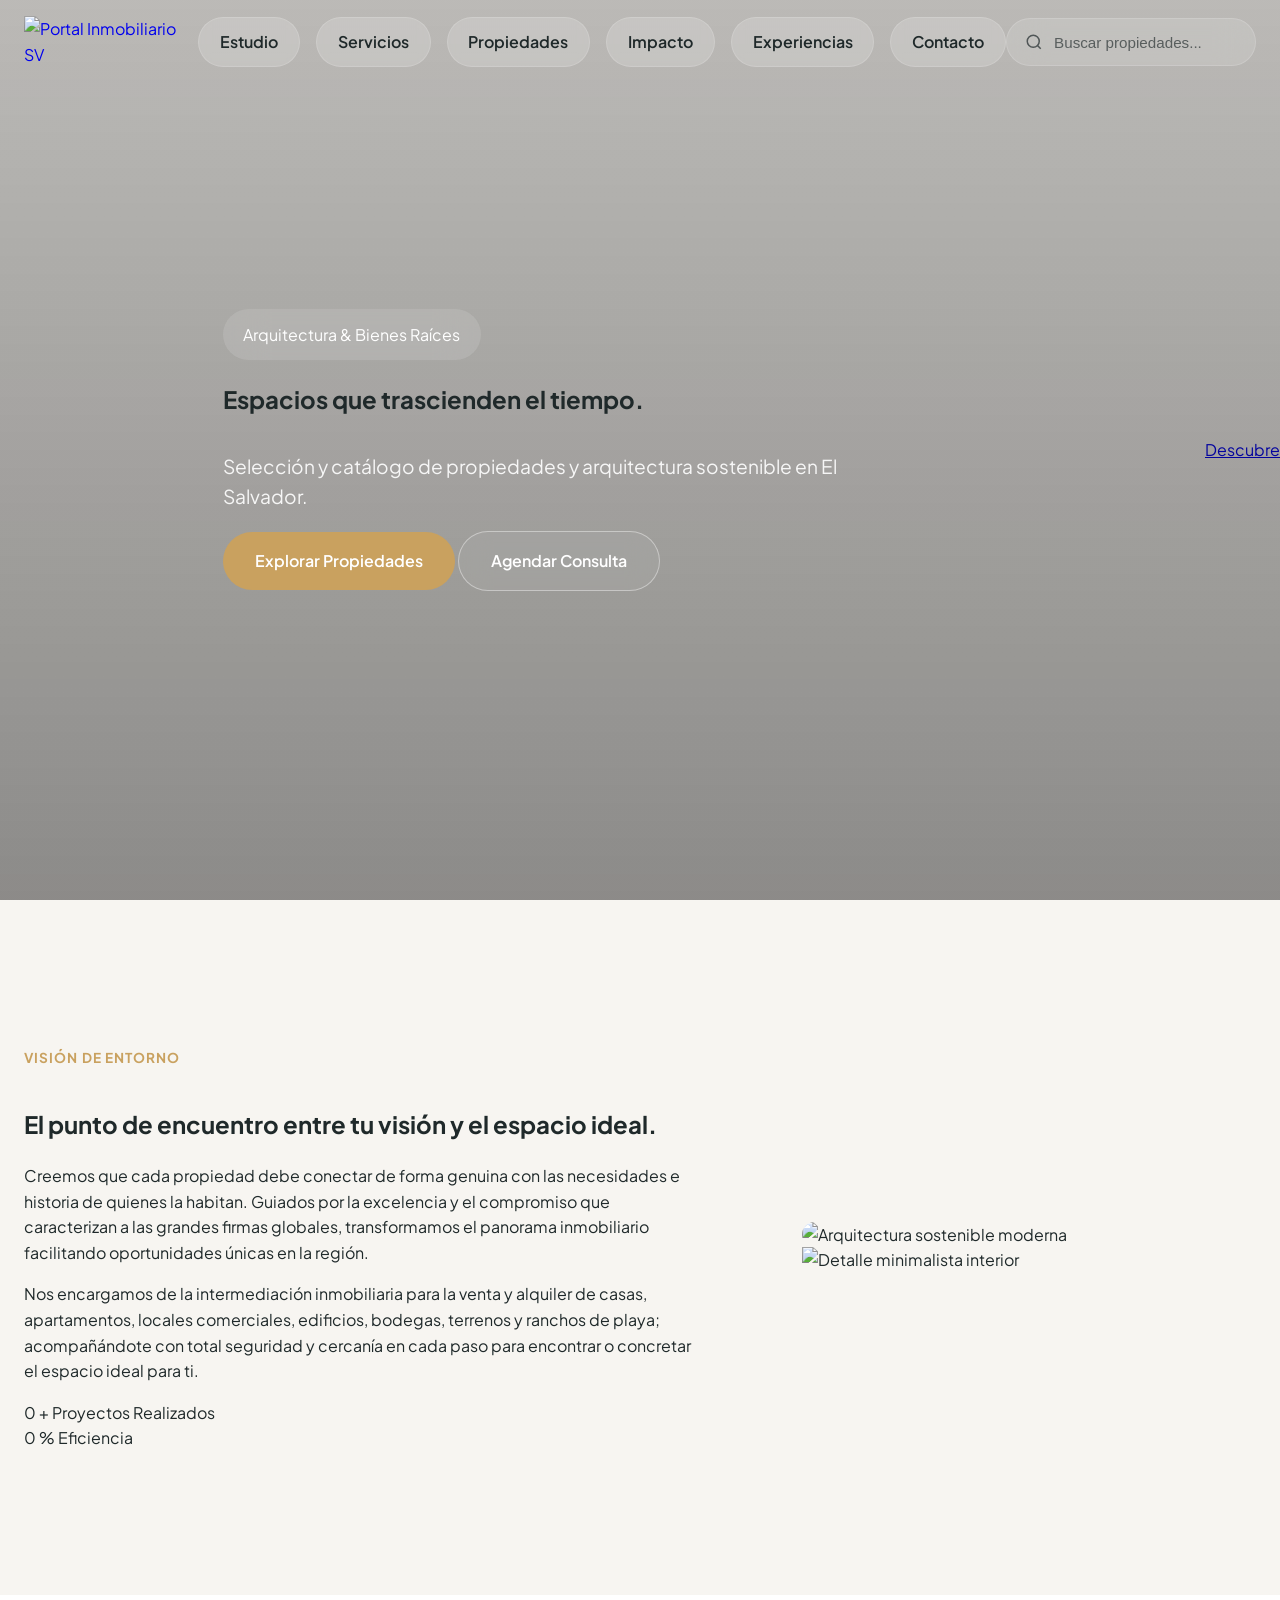
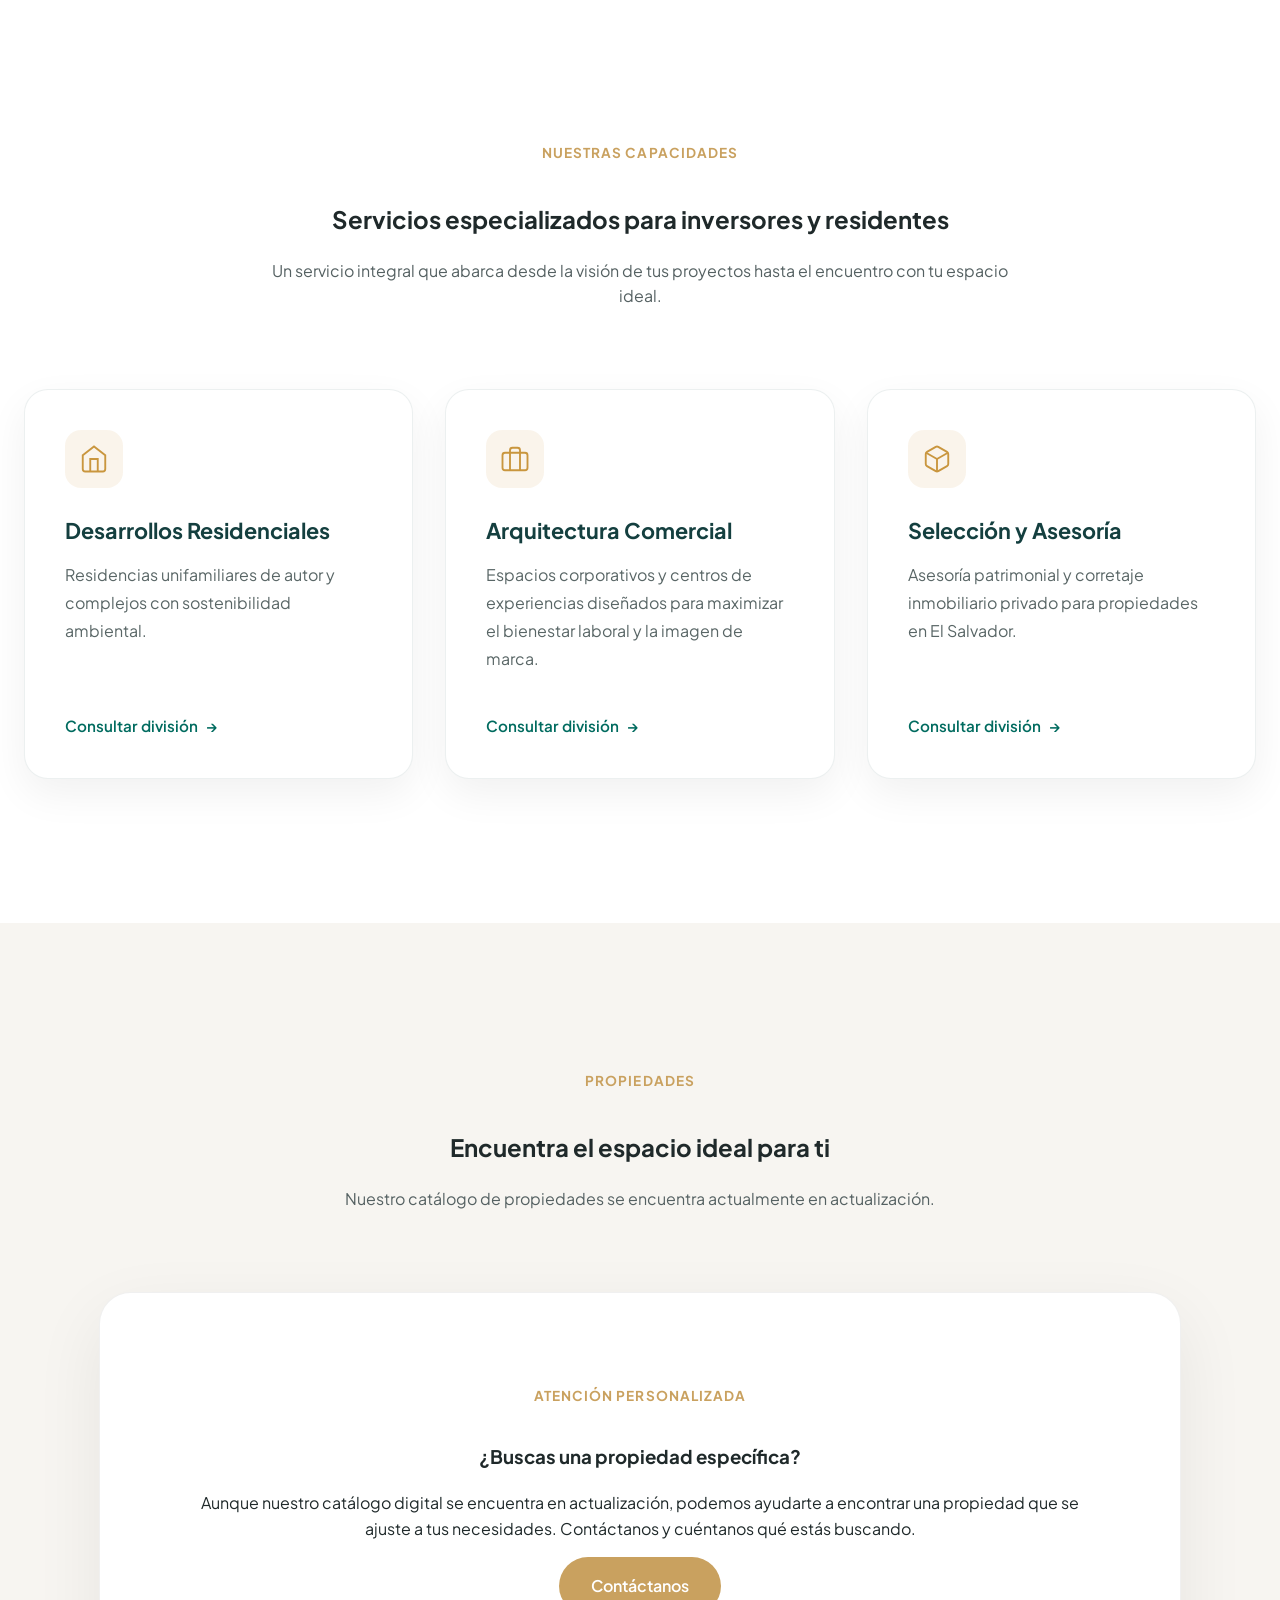
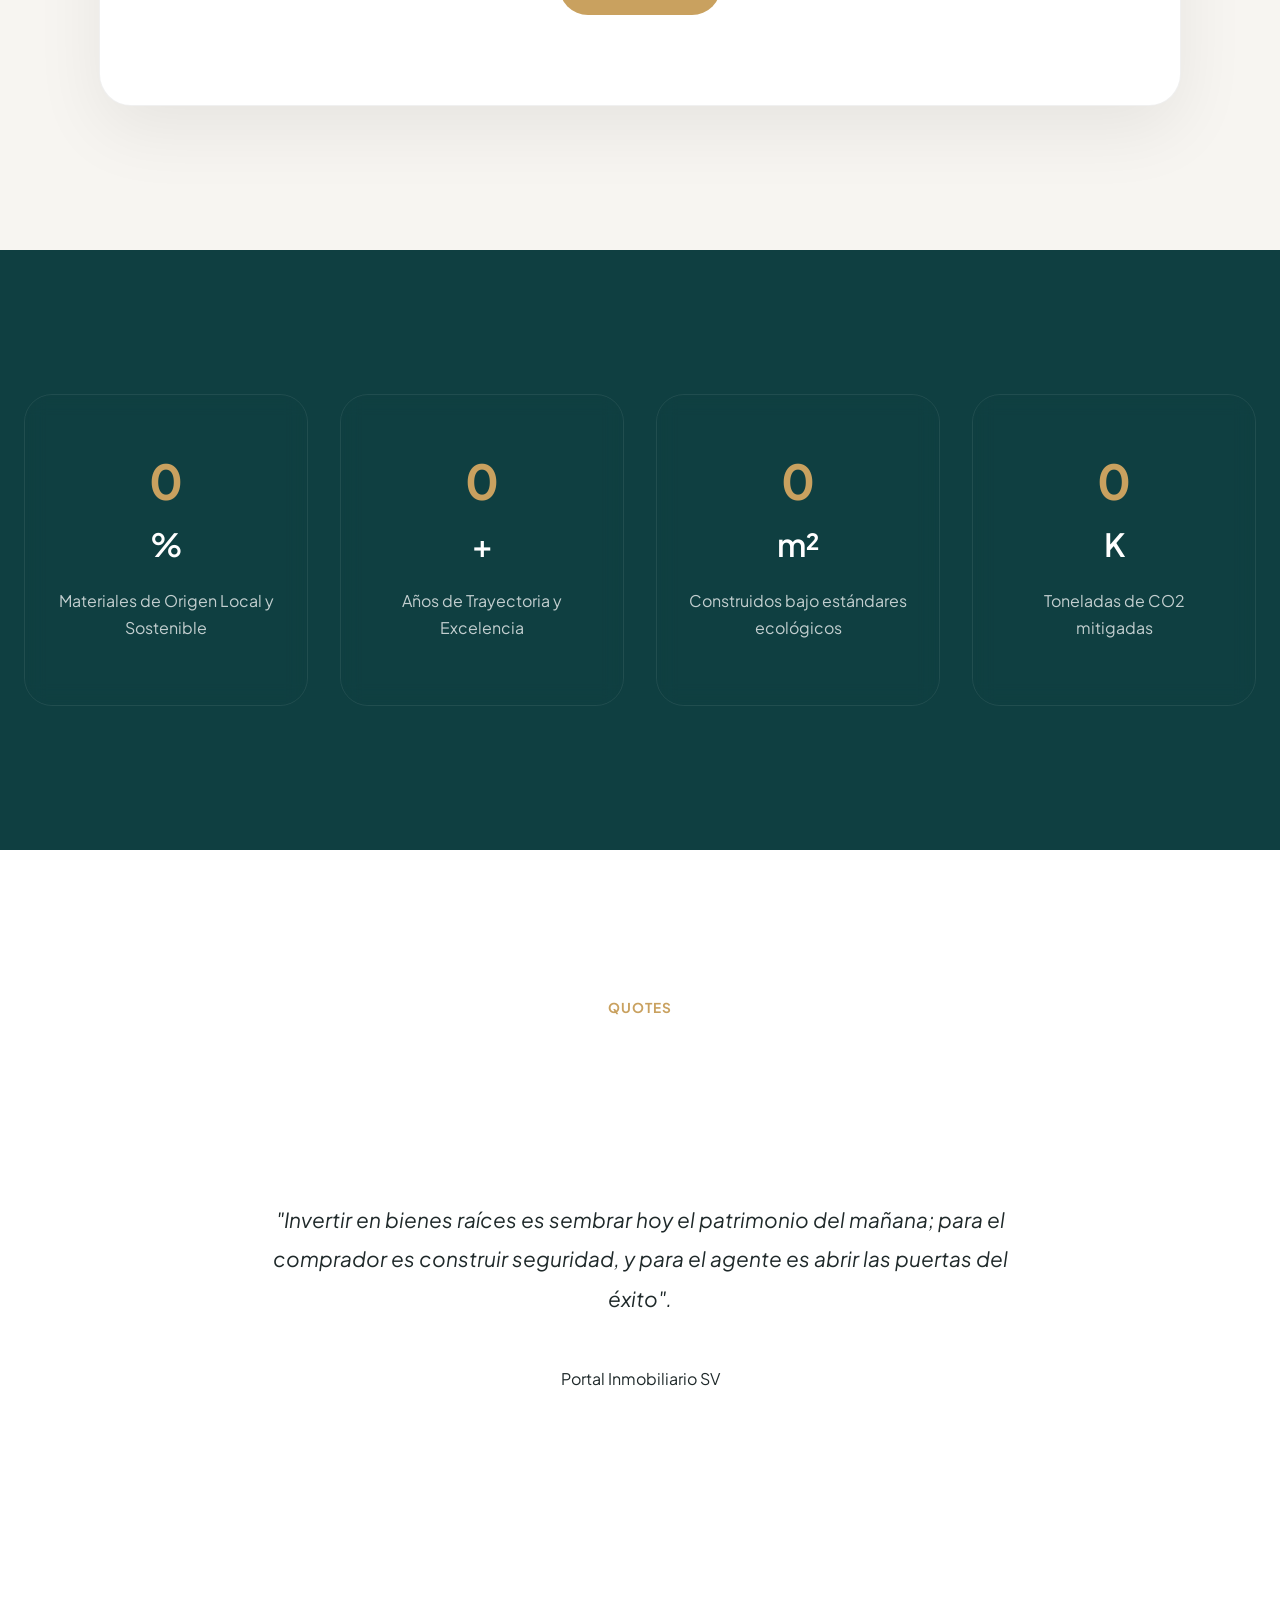
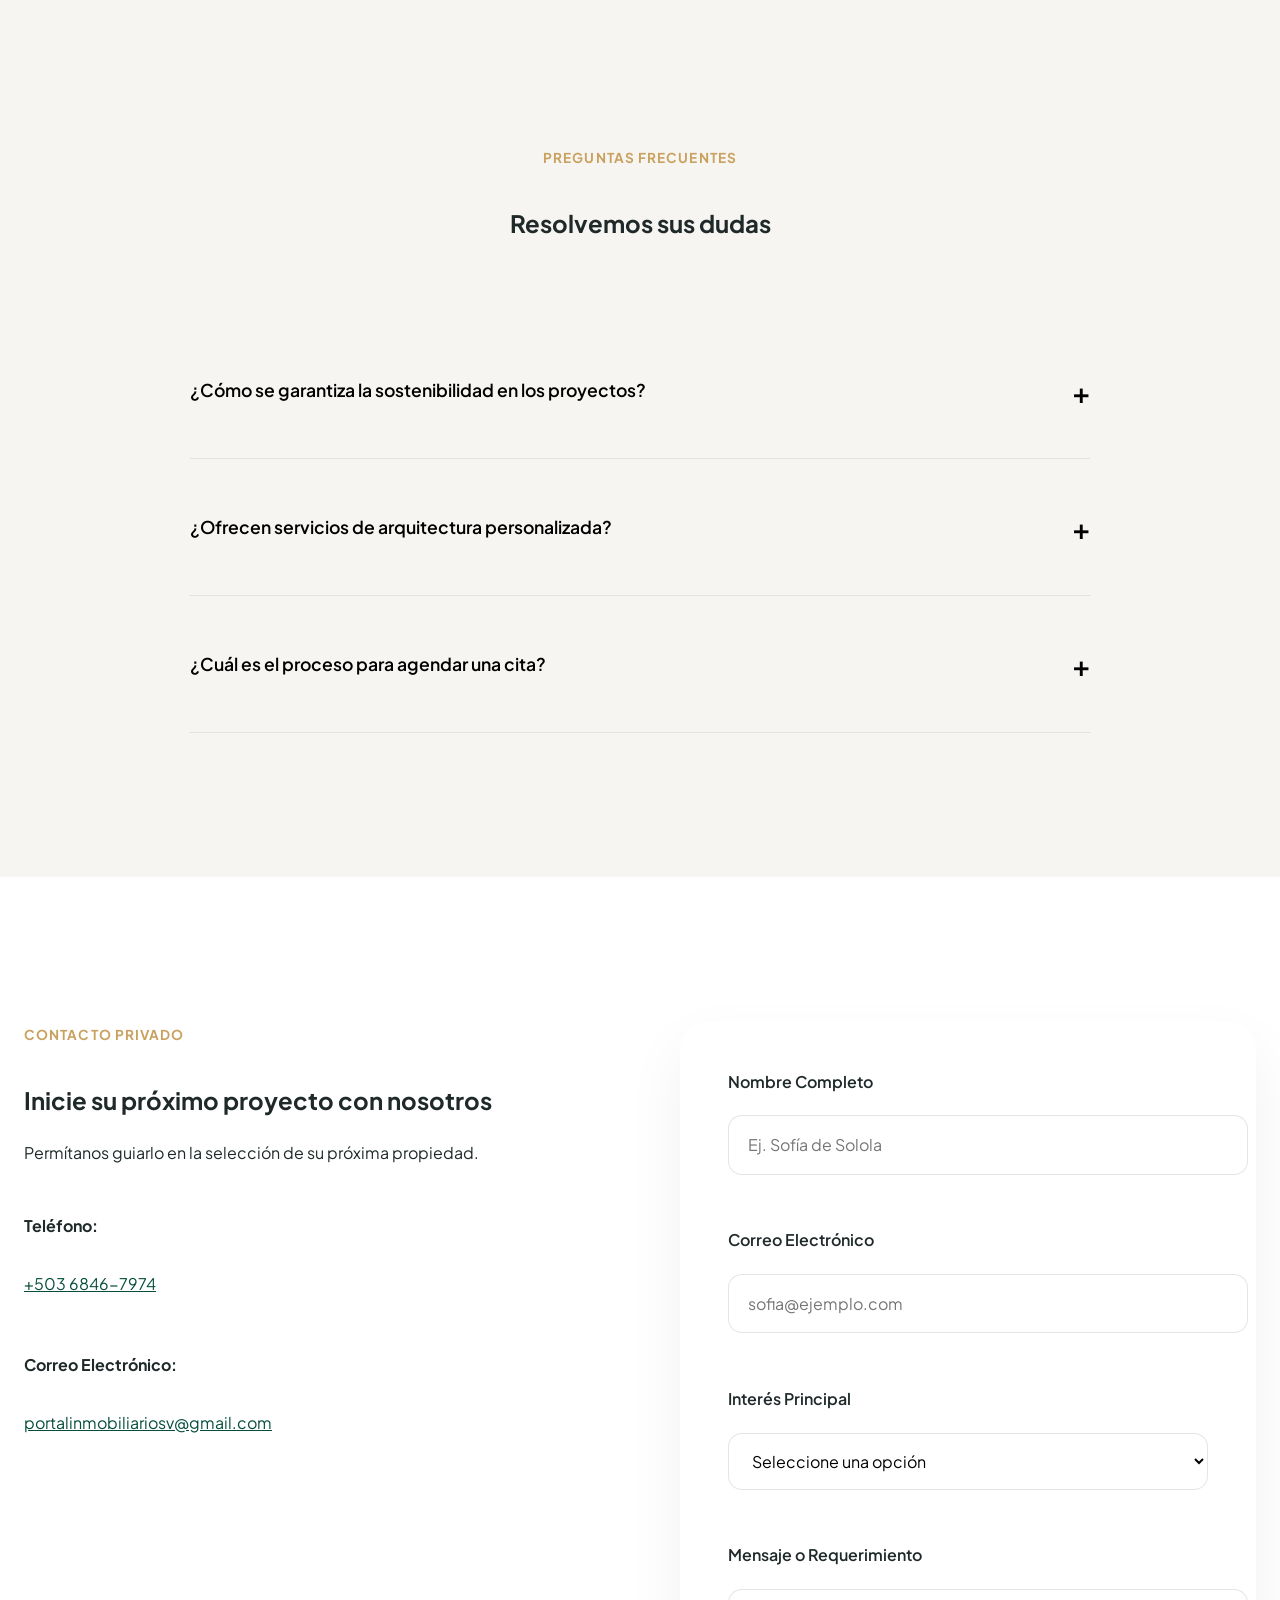
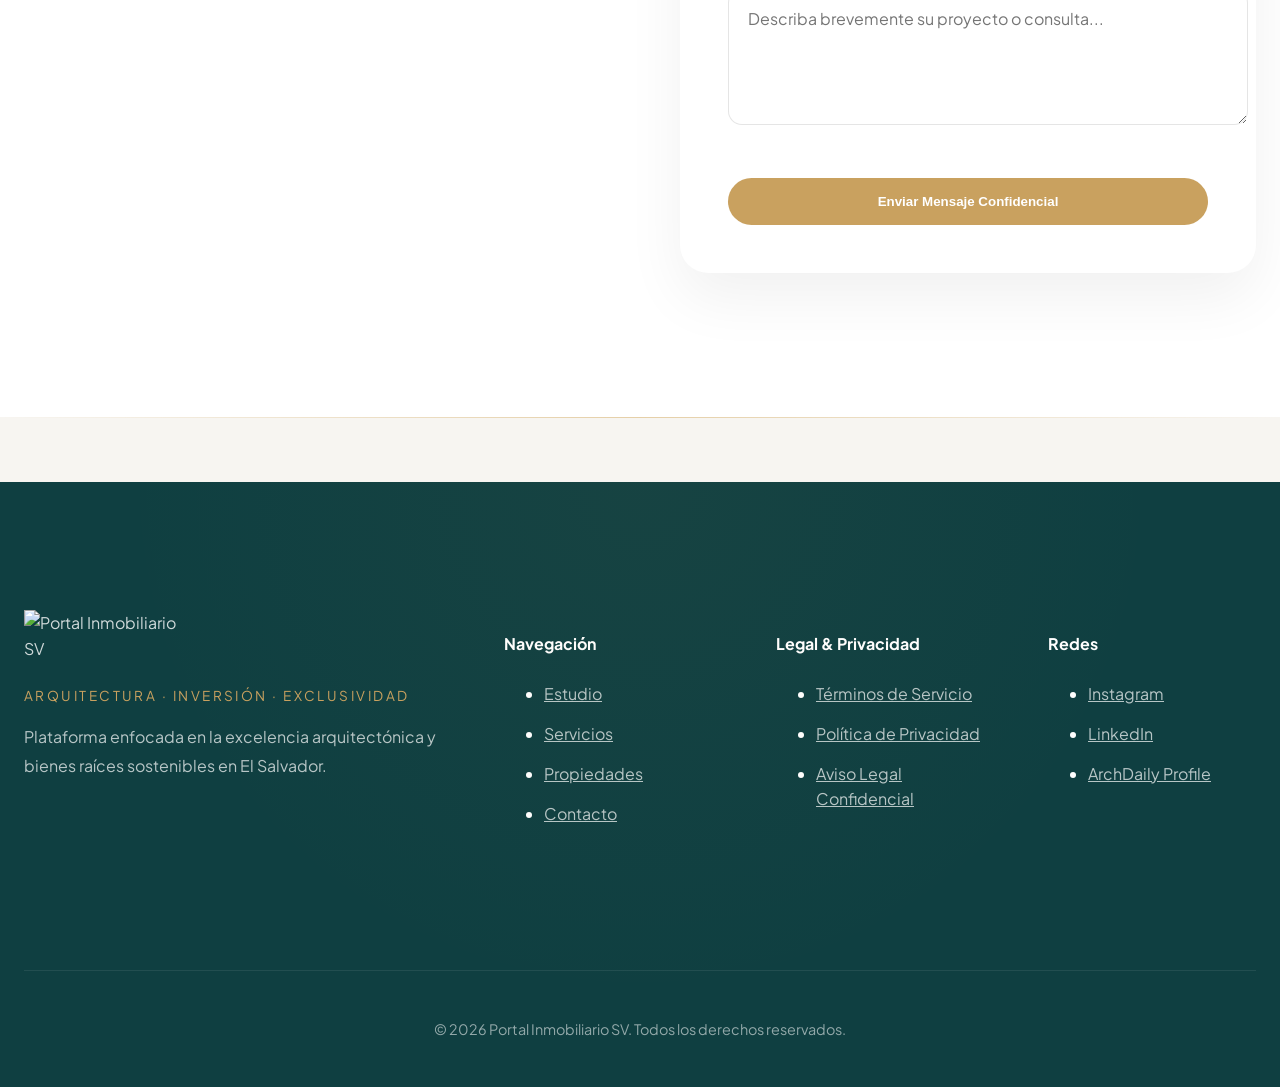
==== index.html @ 1e2873e1 "Add files via upload" ====
<!DOCTYPE html>
<html lang="es" class="no-js">

<head>

    <meta charset="UTF-8">

    <meta
        name="viewport"
        content="width=device-width, initial-scale=1.0, maximum-scale=5.0"
    >

    <title>
        Portal Inmobiliario SV | Luxury Real Estate & Sustainable Architecture
    </title>


    <!-- ================================================================
         PRIMARY META TAGS
    ================================================================= -->

    <meta
        name="title"
        content="Portal Inmobiliario SV | Luxury Real Estate & Sustainable Architecture"
    >

    <meta
        name="description"
        content="Plataforma líder en bienes raíces de lujo y arquitectura sostenible en El Salvador. Desarrollos residenciales exclusivos y proyectos comerciales de vanguardia."
    >

    <meta
        name="keywords"
        content="inmobiliaria lujo, arquitectura sostenible, bienes raices el salvador, residencias exclusivas, diseño arquitectonico"
    >

    <meta
        name="author"
        content="Portal Inmobiliario SV"
    >

    <meta
        name="robots"
        content="index, follow"
    >


    <!-- ================================================================
         OPEN GRAPH
    ================================================================= -->

    <meta
        property="og:type"
        content="website"
    >

    <meta
        property="og:url"
        content="https://portalinmobiliariosv.com/"
    >

    <meta
        property="og:title"
        content="Portal Inmobiliario SV | Luxury Real Estate & Sustainable Architecture"
    >

    <meta
        property="og:description"
        content="Plataforma líder en bienes raíces de lujo y arquitectura sostenible en El Salvador."
    >

    <meta
        property="og:image"
        content="https://portalinmobiliariosv.com/assets/images/og-cover.jpg"
    >


    <!-- ================================================================
         TWITTER
    ================================================================= -->

    <meta
        property="twitter:card"
        content="summary_large_image"
    >

    <meta
        property="twitter:url"
        content="https://portalinmobiliariosv.com/"
    >

    <meta
        property="twitter:title"
        content="Portal Inmobiliario SV | Luxury Real Estate & Sustainable Architecture"
    >

    <meta
        property="twitter:description"
        content="Plataforma líder en bienes raíces de lujo y arquitectura sostenible en El Salvador."
    >

    <meta
        property="twitter:image"
        content="https://portalinmobiliariosv.com/assets/images/og-cover.jpg"
    >


    <!-- ================================================================
         SCHEMA.ORG
    ================================================================= -->

    <script type="application/ld+json">

    {
        "@context": "https://schema.org",
        "@type": "RealEstateAgent",
        "name": "Portal Inmobiliario SV",
        "image": "https://portalinmobiliariosv.com/assets/logos/logo.svg",
        "@id": "https://portalinmobiliariosv.com",
        "url": "https://portalinmobiliariosv.com",
        "telephone": "+50322000000",

        "address": {
            "@type": "PostalAddress",
            "streetAddress": "Masferrer Norte, San Benito",
            "addressLocality": "San Salvador",
            "addressRegion": "San Salvador",
            "postalCode": "1101",
            "addressCountry": "SV"
        },

        "geo": {
            "@type": "GeoCoordinates",
            "latitude": 13.7019,
            "longitude": -89.2437
        },

        "openingHoursSpecification": {
            "@type": "OpeningHoursSpecification",
            "dayOfWeek": [
                "Monday",
                "Tuesday",
                "Wednesday",
                "Thursday",
                "Friday"
            ],
            "opens": "09:00",
            "closes": "18:00"
        },

        "sameAs": [
            "https://instagram.com/portalinmobiliariosv",
            "https://linkedin.com/company/portalinmobiliariosv"
        ]
    }

    </script>


    <!-- ================================================================
         GOOGLE FONTS
    ================================================================= -->

    <link
        rel="preconnect"
        href="https://fonts.googleapis.com"
    >

    <link
        rel="preconnect"
        href="https://fonts.gstatic.com"
        crossorigin
    >

    <link
        href="https://fonts.googleapis.com/css2?family=Plus+Jakarta+Sans:ital,wght@0,300;0,400;0,500;0,600;0,700;1,300;1,400&family=Quicksand:wght@300;400;500;600;700&display=swap"
        rel="stylesheet"
    >


    <!-- ================================================================
         CSS
    ================================================================= -->

    <link
        rel="stylesheet"
        href="css/components.css"
    >

    <link
        rel="stylesheet"
        href="css/animations.css"
    >

    <link
        rel="stylesheet"
        href="css/style.css"
    >


    <!-- ================================================================
         JS FEATURE DETECTION
    ================================================================= -->

    <script>

        document.documentElement.classList.remove('no-js');

        document.documentElement.classList.add('js');

    </script>

</head>


<body>


    <!-- ================================================================
         HEADER
    ================================================================= -->

    <header
        class="site-header"
        id="masthead"
    >

        <div class="header-container">


            <!-- BRAND -->

            <a
                href="#"
                class="brand-logo"
            >

                <img
                    src="assets/images/isotipo.png"
                    alt="Portal Inmobiliario SV"
                    class="brand-logo-image"
                >

            </a>


            <!-- NAVIGATION -->

            <nav
                class="site-nav"
                id="site-navigation"
                aria-label="Navegación principal"
            >

                <ul class="nav-list">

                    <li>
                        <a
                            href="#about"
                            class="nav-link"
                            data-section="about"
                        >
                            Estudio
                        </a>
                    </li>

                    <li>
                        <a
                            href="#services"
                            class="nav-link"
                            data-section="services"
                        >
                            Servicios
                        </a>
                    </li>

                    <li>
                        <a
                            href="#properties"
                            class="nav-link"
                            data-section="properties"
                        >
                            Propiedades
                        </a>
                    </li>

                    <li>
                        <a
                            href="#statistics"
                            class="nav-link"
                            data-section="statistics"
                        >
                            Impacto
                        </a>
                    </li>

                    <li>
                        <a
                            href="#testimonials"
                            class="nav-link"
                            data-section="testimonials"
                        >
                            Experiencias
                        </a>
                    </li>

                    <li>
                        <a
                            href="#contact"
                            class="nav-link"
                            data-section="contact"
                        >
                            Contacto
                        </a>
                    </li>

                </ul>

            </nav>


            <!-- HEADER ACTIONS -->

            <div class="header-actions">


                <!-- SEARCH BUTTON -->

                <button
                    type="button"
                    class="search-trigger-btn"
                    id="searchTrigger"
                    aria-label="Buscar propiedades"
                >

                    <svg
                        width="18"
                        height="18"
                        viewBox="0 0 24 24"
                        fill="none"
                        stroke="currentColor"
                        stroke-width="2"
                        aria-hidden="true"
                    >

                        <circle
                            cx="11"
                            cy="11"
                            r="8"
                        ></circle>

                        <line
                            x1="21"
                            y1="21"
                            x2="16.65"
                            y2="16.65"
                        ></line>

                    </svg>

                    <span class="search-placeholder">
                        Buscar propiedades...
                    </span>

                </button>


                <!-- MOBILE MENU -->

                <button
                    type="button"
                    class="mobile-menu-toggle"
                    aria-expanded="false"
                    aria-controls="site-navigation"
                    aria-label="Menú móvil"
                    id="menuToggle"
                >

                    <span class="hamburger-line"></span>

                    <span class="hamburger-line"></span>

                </button>

            </div>


            <!-- MOBILE OVERLAY -->

            <div
                class="nav-overlay"
                id="navOverlay"
            ></div>

        </div>

    </header>


    <!-- ================================================================
         MAIN
    ================================================================= -->

    <main id="main-content">


        <!-- ============================================================
             HERO
        ============================================================= -->

        <section
            class="hero-section"
            id="hero"
        >

            <div class="hero-bg-wrapper">


                <div
                    class="hero-slide active"
                    style="background-image: url('assets/images/hero-1.jpg');"
                ></div>


                <div
                    class="hero-slide"
                    style="background-image: url('assets/images/hero-2.jpg');"
                ></div>


                <div
                    class="hero-slide"
                    style="background-image: url('assets/images/hero-3.jpg');"
                ></div>


                <div class="hero-overlay"></div>

            </div>


            <div class="hero-content container">


                <div class="hero-badge">

                    Arquitectura & Bienes Raíces

                </div>


                <h1 class="hero-title">

                    Espacios que trascienden

                    <span class="text-accent">
                        el tiempo.
                    </span>

                </h1>


                <p class="hero-subtitle">

                    Selección y catálogo de propiedades
                    y arquitectura sostenible en El Salvador.

                </p>


                <div class="hero-cta-group">


                    <a
                        href="#properties"
                        class="btn btn-primary"
                    >
                        Explorar Propiedades
                    </a>


                    <a
                        href="#contact"
                        class="btn btn-outline"
                    >
                        Agendar Consulta
                    </a>


                </div>

            </div>


            <!-- SCROLL INDICATOR -->

            <a
                href="#about"
                class="scroll-indicator"
            >

                <span class="scroll-text">
                    Descubre
                </span>

                <span class="scroll-line"></span>

            </a>

        </section>


        <!-- ============================================================
             ABOUT / ESTUDIO
        ============================================================= -->

        <section
            class="about-section section-padding"
            id="about"
        >

            <div class="container">

                <div class="about-grid">


                    <div class="about-content">

                        <span class="section-tag">
                            Visión de Entorno
                        </span>


                        <h2 class="section-title">

                            El punto de encuentro entre tu visión
                            y el espacio ideal.

                        </h2>


                        <p class="section-lead">

                            Creemos que cada propiedad debe conectar de forma
                            genuina con las necesidades e historia de quienes
                            la habitan. Guiados por la excelencia y el
                            compromiso que caracterizan a las grandes firmas
                            globales, transformamos el panorama inmobiliario
                            facilitando oportunidades únicas en la región.

                        </p>


                        <p class="section-desc">

                            Nos encargamos de la intermediación inmobiliaria
                            para la venta y alquiler de casas, apartamentos,
                            locales comerciales, edificios, bodegas, terrenos
                            y ranchos de playa; acompañándote con total
                            seguridad y cercanía en cada paso para encontrar
                            o concretar el espacio ideal para ti.

                        </p>


                        <div class="about-metrics-row">


                            <div class="metric-item">

                                <span
                                    class="metric-number"
                                    data-target="15"
                                >
                                    0
                                </span>

                                <span class="metric-suffix">
                                    +
                                </span>

                                <span class="metric-label">
                                    Proyectos Realizados
                                </span>

                            </div>


                            <div class="metric-item">

                                <span
                                    class="metric-number"
                                    data-target="98"
                                >
                                    0
                                </span>

                                <span class="metric-suffix">
                                    %
                                </span>

                                <span class="metric-label">
                                    Eficiencia
                                </span>

                            </div>


                        </div>

                    </div>


                    <div class="about-visuals">

                        <div class="architectural-card-stack">


                            <div class="arch-img-main">

                                <img
                                    src="assets/images/about-main.jpg"
                                    alt="Arquitectura sostenible moderna"
                                    loading="lazy"
                                >

                            </div>


                            <div class="arch-img-float">

                                <img
                                    src="assets/images/Tarjeta1.svg"
                                    alt="Detalle minimalista interior"
                                    loading="lazy"
                                >

                            </div>


                        </div>

                    </div>


                </div>

            </div>

        </section>

<section class="services-section section-padding bg-surface" id="services">

    <div class="container">

        <div class="section-header text-center">

            <span class="section-tag">
                Nuestras Capacidades
            </span>

            <h2 class="section-title">
                Servicios especializados para inversores y residentes
            </h2>

            <p class="section-subtitle">
                Un servicio integral que abarca desde la visión de tus proyectos
                hasta el encuentro con tu espacio ideal.
            </p>

        </div>


        <div class="services-grid">

            <!-- SERVICIO 1 -->

            <article class="service-card">

                <div class="service-icon">

                    <svg
                        width="32"
                        height="32"
                        viewBox="0 0 24 24"
                        fill="none"
                        stroke="currentColor"
                        stroke-width="1.5"
                    >
                        <path
                            d="M3 9l9-7 9 7v11a2 2 0 0 1-2 2H5a2 2 0 0 1-2-2z"
                        ></path>

                        <polyline
                            points="9 22 9 12 15 12 15 22"
                        ></polyline>

                    </svg>

                </div>


                <h3>
                    Desarrollos Residenciales
                </h3>


                <p>
                    Residencias unifamiliares de autor y complejos con
                    sostenibilidad ambiental.
                </p>


                <a
                    href="#contact"
                    class="service-link"
                >
                    Consultar división
                    <span>&rarr;</span>
                </a>

            </article>


            <!-- SERVICIO 2 -->

            <article class="service-card">

                <div class="service-icon">

                    <svg
                        width="32"
                        height="32"
                        viewBox="0 0 24 24"
                        fill="none"
                        stroke="currentColor"
                        stroke-width="1.5"
                    >
                        <rect
                            x="2"
                            y="7"
                            width="20"
                            height="14"
                            rx="2"
                            ry="2"
                        ></rect>

                        <path
                            d="M16 21V5a2 2 0 0 0-2-2h-4a2 2 0 0 0-2 2v16"
                        ></path>

                    </svg>

                </div>


                <h3>
                    Arquitectura Comercial
                </h3>


                <p>
                    Espacios corporativos y centros de experiencias
                    diseñados para maximizar el bienestar laboral
                    y la imagen de marca.
                </p>


                <a
                    href="#contact"
                    class="service-link"
                >
                    Consultar división
                    <span>&rarr;</span>
                </a>

            </article>


            <!-- SERVICIO 3 -->

            <article class="service-card">

                <div class="service-icon">

                    <svg
                        width="32"
                        height="32"
                        viewBox="0 0 24 24"
                        fill="none"
                        stroke="currentColor"
                        stroke-width="1.5"
                    >
                        <path
                            d="M21 16V8a2 2 0 0 0-1-1.73l-7-4a2 2 0 0 0-2 0l-7 4A2 2 0 0 0 3 8v8a2 2 0 0 0 1 1.73l7 4a2 2 0 0 0 2 0l7-4A2 2 0 0 0 21 16z"
                        ></path>

                        <polyline
                            points="3.27 6.96 12 12.01 20.73 6.96"
                        ></polyline>

                        <line
                            x1="12"
                            y1="22.08"
                            x2="12"
                            y2="12"
                        ></line>

                    </svg>

                </div>


                <h3>
                    Selección y Asesoría 
                </h3>


                <p>
                    Asesoría patrimonial y corretaje inmobiliario
                    privado para propiedades en El Salvador.
                </p>


                <a
                    href="#contact"
                    class="service-link"
                >
                    Consultar división
                    <span>&rarr;</span>
                </a>

            </article>

        </div>

    </div>

</section>


        <!-- ============================================================
             PROPERTIES
             Actualmente sin catálogo
        ============================================================= -->

        <section
            class="properties-section section-padding"
            id="properties"
        >

            <div class="container">


                <div class="section-header text-center">

                    <span class="section-tag">
                        Propiedades
                    </span>


                    <h2 class="section-title">

                        Encuentra el espacio ideal para ti

                    </h2>


                    <p class="section-subtitle">

                        Nuestro catálogo de propiedades se encuentra
                        actualmente en actualización.

                    </p>

                </div>


                <div class="properties-contact-card">


                    <div class="properties-contact-content">


                        <span class="section-tag">
                            Atención personalizada
                        </span>


                        <h3>

                            ¿Buscas una propiedad específica?

                        </h3>


                        <p>

                            Aunque nuestro catálogo digital se encuentra
                            en actualización, podemos ayudarte a encontrar
                            una propiedad que se ajuste a tus necesidades.
                            Contáctanos y cuéntanos qué estás buscando.

                        </p>


                        <a
                            href="#contact"
                            class="btn btn-primary"
                        >

                            Contáctanos

                        </a>


                    </div>


                </div>

            </div>

        </section>


        <!-- ============================================================
             STATISTICS
        ============================================================= -->

        <section
            class="statistics-section section-padding"
            id="statistics"
        >

            <div class="container">

                <div class="stats-grid-wrapper">


                    <div class="stat-box">

                        <span
                            class="stat-number"
                            data-target="100"
                        >
                            0
                        </span>

                        <span class="stat-sym">
                            %
                        </span>

                        <p class="stat-label">

                            Materiales de Origen Local y Sostenible

                        </p>

                    </div>


                    <div class="stat-box">

                        <span
                            class="stat-number"
                            data-target="15"
                        >
                            0
                        </span>

                        <span class="stat-sym">
                            +
                        </span>

                        <p class="stat-label">

                            Años de Trayectoria y Excelencia

                        </p>

                    </div>


                    <div class="stat-box">

                        <span
                            class="stat-number"
                            data-target="24000"
                        >
                            0
                        </span>

                        <span class="stat-sym">
                            m²
                        </span>

                        <p class="stat-label">

                            Construidos bajo estándares ecológicos

                        </p>

                    </div>


                    <div class="stat-box">

                        <span
                            class="stat-number"
                            data-target="10"
                        >
                            0
                        </span>

                        <span class="stat-sym">
                            K
                        </span>

                        <p class="stat-label">

                            Toneladas de CO2 mitigadas

                        </p>

                    </div>


                </div>

            </div>

        </section>


        <!-- ============================================================
             TESTIMONIALS
        ============================================================= -->

        <section
            class="testimonials-section section-padding bg-surface"
            id="testimonials"
        >

            <div class="container">


                <div class="section-header text-center">

                    <span class="section-tag">
                        Quotes
                    </span>

                </div>


                <div
                    class="testimonials-carousel"
                    id="testimonialsCarousel"
                >


                    <div class="testimonial-card active">

                        <p class="testimonial-quote">

                            "Invertir en bienes raíces es sembrar hoy
                            el patrimonio del mañana; para el comprador
                            es construir seguridad, y para el agente
                            es abrir las puertas del éxito".

                        </p>


                        <div>

                            <span>
                                Portal Inmobiliario SV
                            </span>

                        </div>

                    </div>


                </div>

            </div>

        </section>


        <!-- ============================================================
             FAQ
        ============================================================= -->

        <section
            class="faq-section section-padding"
            id="faq"
        >

            <div class="container">


                <div class="section-header text-center">

                    <span class="section-tag">
                        Preguntas Frecuentes
                    </span>

                    <h2 class="section-title">
                        Resolvemos sus dudas
                    </h2>

                </div>


                <div
                    class="faq-accordion"
                    id="faqAccordion"
                >


                    <!-- FAQ 1 -->

                    <div class="faq-item">

                        <button
                            type="button"
                            class="faq-question"
                            aria-expanded="false"
                        >

                            <span>
                                ¿Cómo se garantiza la sostenibilidad
                                en los proyectos?
                            </span>

                            <span class="faq-icon">
                                +
                            </span>

                        </button>


                        <div class="faq-answer">

                            <p>

                               Diseñamos proyectos sostenibles equipados con aprovechamiento de agua de lluvia, paneles solares, ventilación natural y materiales ecológicos certificados.

                            </p>

                        </div>

                    </div>


                    <!-- FAQ 2 -->

                    <div class="faq-item">

                        <button
                            type="button"
                            class="faq-question"
                            aria-expanded="false"
                        >

                            <span>
                                ¿Ofrecen servicios de arquitectura personalizada?
                            </span>

                            <span class="faq-icon">
                                +
                            </span>

                        </button>


                        <div class="faq-answer">

                            <p>

                                Sí, contamos con este servicio de
                                arquitectura encargado de diseñar y construir
                                proyectos residenciales y comerciales a la
                                medida para nuestros clientes privados. Este servicio queda sujeto a disponibilidad.

                            </p>

                        </div>

                    </div>


                    <!-- FAQ 3 -->

                    <div class="faq-item">

                        <button
                            type="button"
                            class="faq-question"
                            aria-expanded="false"
                        >

                            <span>
                                ¿Cuál es el proceso para agendar
                                una cita?
                            </span>

                            <span class="faq-icon">
                                +
                            </span>

                        </button>


                        <div class="faq-answer">

                            <p>

                                Puede completar nuestro formulario de contacto o enviarnos un correo electrónico a pinmobiliariosv@gmail.com

                            </p>

                        </div>

                    </div>


                </div>

            </div>

        </section>


        <!-- ============================================================
             CONTACT
        ============================================================= -->

        <section
            class="contact-section section-padding bg-surface"
            id="contact"
        >

            <div class="container">


                <div class="contact-grid">


                    <!-- CONTACT INFORMATION -->

                    <div class="contact-info-col">


                        <span class="section-tag">
                            Contacto Privado
                        </span>


                        <h2 class="section-title">

                            Inicie su próximo proyecto
                            con nosotros

                        </h2>


                        <p class="section-desc">

                            Permítanos guiarlo en la selección de su próxima
                            propiedad.

                        </p>


                        <div class="contact-details-list">

    <div class="contact-detail-item">
        <strong>Teléfono:</strong><br>
        <a href="tel:+50368467974" class="contact-link">+503 6846-7974</a>
    </div>

    <div class="contact-detail-item">
        <strong>Correo Electrónico:</strong><br>
        <a href="mailto:portalinmobiliariosv@gmail.com" class="contact-link">portalinmobiliariosv@gmail.com</a>
    </div>

</div>

                    </div>


                    <!-- CONTACT FORM -->

                    <div class="contact-form-col">


                        <form
                            id="luxuryContactForm"
                            class="luxury-form"
                            novalidate
                        >


                            <!-- NAME -->

                            <div class="form-group">

                                <label for="name">
                                    Nombre Completo
                                </label>

                                <input
                                    type="text"
                                    id="name"
                                    name="name"
                                    required
                                    placeholder="Ej. Sofía de Solola"
                                >

                                <span
                                    class="error-message"
                                    id="nameError"
                                >
                                    Por favor ingrese su nombre.
                                </span>

                            </div>


                            <!-- EMAIL -->

                            <div class="form-group">

                                <label for="email">
                                    Correo Electrónico
                                </label>

                                <input
                                    type="email"
                                    id="email"
                                    name="email"
                                    required
                                    placeholder="sofia@ejemplo.com"
                                >

                                <span
                                    class="error-message"
                                    id="emailError"
                                >
                                    Ingrese un correo electrónico válido.
                                </span>

                            </div>


                            <!-- SERVICE -->

                            <div class="form-group">

                                <label for="service">
                                    Interés Principal
                                </label>

                                <select
                                    id="service"
                                    name="service"
                                    required
                                >

                                    <option
                                        value=""
                                        disabled
                                        selected
                                    >
                                        Seleccione una opción
                                    </option>

                                    <option value="residential">
                                        Residencias de Lujo
                                    </option>

                                    <option value="sustainable">
                                        Eco-Arquitectura
                                    </option>

                                    <option value="commercial">
                                        Desarrollo Comercial
                                    </option>

                                    <option value="advisory">
                                        Asesoría Patrimonial
                                    </option>

                                </select>

                            </div>


                            <!-- MESSAGE -->

                            <div class="form-group">

                                <label for="message">
                                    Mensaje o Requerimiento
                                </label>

                                <textarea
                                    id="message"
                                    name="message"
                                    rows="4"
                                    required
                                    placeholder="Describa brevemente su proyecto o consulta..."
                                ></textarea>

                                <span
                                    class="error-message"
                                    id="messageError"
                                >
                                    Ingrese su mensaje.
                                </span>

                            </div>


                            <!-- SUBMIT -->

                            <button
                                type="submit"
                                class="btn btn-primary btn-full"
                            >
                                Enviar Mensaje Confidencial
                            </button>


                            <!-- SUCCESS -->

                            <div
                                class="form-success-state"
                                id="formSuccess"
                                style="display: none;"
                            >

                                <p>

                                    Gracias. Su solicitud ha sido recibida
                                    con éxito. Nuestro equipo se pondrá
                                    en contacto con usted a la brevedad.

                                </p>

                            </div>


                        </form>

                    </div>

                </div>

    </main>


    <!-- ================================================================
         FOOTER
    ================================================================= -->

    <div class="footer-divider"></div>


    <footer class="site-footer">

        <div class="container">


            <div class="footer-grid">


                <!-- BRAND -->

                <div class="footer-brand-col">


                    <a
                        href="#"
                        class="brand-logo footer-logo"
                    >

                        <img
                            src="assets/images/Tarjeta1.svg"
                            alt="Portal Inmobiliario SV"
                        >

                    </a>


                    <div class="footer-tagline">

                        Arquitectura · Inversión · Exclusividad

                    </div>


                    <p>

                        Plataforma enfocada en la excelencia
                        arquitectónica y bienes raíces sostenibles
                        en El Salvador.

                    </p>

                </div>


                <!-- NAVIGATION -->

                <div class="footer-links-col">

                    <h4>
                        Navegación
                    </h4>


                    <ul>

                        <li>
                            <a href="#about">
                                Estudio
                            </a>
                        </li>

                        <li>
                            <a href="#services">
                                Servicios
                            </a>
                        </li>

                        <li>
                            <a href="#properties">
                                Propiedades
                            </a>
                        </li>

                        <li>
                            <a href="#contact">
                                Contacto
                            </a>
                        </li>

                    </ul>

                </div>


                <!-- LEGAL -->

                <div class="footer-links-col">

                    <h4>
                        Legal & Privacidad
                    </h4>


                    <ul>

                        <li>
                            <a href="#">
                                Términos de Servicio
                            </a>
                        </li>

                        <li>
                            <a href="#">
                                Política de Privacidad
                            </a>
                        </li>

                        <li>
                            <a href="#">
                                Aviso Legal Confidencial
                            </a>
                        </li>

                    </ul>

                </div>


                <!-- SOCIAL -->

                <div class="footer-links-col">

                    <h4>
                        Redes
                    </h4>


                    <ul>

                        <li>
                            <a
                                href="#"
                                target="_blank"
                                rel="noopener"
                            >
                                Instagram
                            </a>
                        </li>

                        <li>
                            <a
                                href="#"
                                target="_blank"
                                rel="noopener"
                            >
                                LinkedIn
                            </a>
                        </li>

                        <li>
                            <a
                                href="#"
                                target="_blank"
                                rel="noopener"
                            >
                                ArchDaily Profile
                            </a>
                        </li>

                    </ul>

                </div>


            </div>


            <div class="footer-bottom">

                <p>

                    &copy; 2026 Portal Inmobiliario SV.
                    Todos los derechos reservados.

                </p>

            </div>


        </div>

    </footer>

<!-- Search Modal -->

<div
    class="search-modal"
    id="searchModal"
    role="dialog"
    aria-modal="true"
    aria-label="Buscador global"
>

    <div class="search-modal-header">

        <input
            type="text"
            id="globalSearchInput"
            placeholder="Buscar propiedades..."
            aria-label="Campo de búsqueda"
        >

        <button
            class="close-search-btn"
            id="closeSearchBtn"
            aria-label="Cerrar buscador"
            type="button"
        >
            &times;
        </button>

    </div>

    <div
        class="search-results-container"
        id="searchResultsContainer"
    >

        <p class="search-hint">
            Para más información sobre nuestras propiedades y proyectos,
            contáctanos directamente.
        </p>

        <a
            href="#contact"
            class="search-contact-link"
            id="searchContactLink"
        >
            Ir a contacto
        </a>

    </div>

</div>

<div
    class="modal-backdrop"
    id="modalBackdrop"
></div>

    <!-- ================================================================
         JAVASCRIPT
    ================================================================= -->

    <script
        type="module"
        src="js/main.js"
    ></script>


</body>

</html>
---- css/components.css ----
/*==================================================
COMPONENTS.CSS
Botones, Cards, Formularios, Modales y Componentes
==================================================*/


/*=========================
BUTTONS
=========================*/

.btn{

    display:inline-flex;

    align-items:center;

    justify-content:center;

    gap:.75rem;

    padding:1rem 2rem;

    border:none;

    border-radius:999px;

    cursor:pointer;

    font-weight:600;

    text-decoration:none;

    transition:.35s;

}

.btn-primary{

    background:var(--color-accent);

    color:#fff;

}

.btn-primary:hover{

    transform:translateY(-4px);

    box-shadow:0 18px 45px rgba(0,0,0,.18);

}

.btn-outline{

    background:transparent;

    border:1.5px solid rgba(255,255,255,.4);

    color:#fff;

    backdrop-filter:blur(10px);

}

.btn-outline:hover{

    background:#fff;

    color:#111;

}

.btn-full{

    width:100%;

}


/*=========================
SECTION HEADER
=========================*/

.section-header{

    max-width:760px;

    margin:0 auto 5rem;

    text-align:center;

}

.section-tag{

    display:inline-block;

    margin-bottom:1rem;

    color:var(--color-accent);

    text-transform:uppercase;

    letter-spacing:.08em;

    font-size:.85rem;

    font-weight:700;

}

.section-subtitle{

    margin-top:1rem;

    color:var(--color-muted);

}


/* =========================================================
   SERVICES
   ========================================================= */

.services-grid {
    width: min(1250px, 92%);
    margin: 3rem auto 0;

    display: grid;
    grid-template-columns: repeat(3, minmax(0, 1fr));

    gap: 28px;

    align-items: stretch;
}


/* =========================
   SERVICE CARD
========================= */

.service-card {
    width: 100%;
    min-width: 0;

    box-sizing: border-box;

    padding: 38px 36px;

    background: #ffffff;

    border: 1px solid rgba(0, 0, 0, 0.07);
    border-radius: 24px;

    display: flex;
    flex-direction: column;

    min-height: 430px;

    position: relative;

    overflow: hidden;

    transition:
        transform 0.3s ease,
        box-shadow 0.3s ease,
        border-color 0.3s ease;
}


/* =========================
   ICON
========================= */

.service-icon {
    width: 64px;
    height: 64px;

    flex-shrink: 0;

    display: flex;
    align-items: center;
    justify-content: center;

    margin-bottom: 28px;

    background: #f8f3ea;

    border-radius: 16px;

    color: #c99432;
}

.service-icon svg {
    width: 32px;
    height: 32px;
}


/* =========================
   TITLE
========================= */

.service-card h3 {
    margin: 0 0 18px;

    font-size: 1.35rem;
    line-height: 1.3;

    color: #123f40;

    overflow-wrap: break-word;
}


/* =========================
   DESCRIPTION
========================= */

.service-card p {
    margin: 0;

    font-size: 1rem;
    line-height: 1.75;

    color: #596566;

    overflow-wrap: break-word;
}


/* =========================
   LINK
========================= */

.service-link {
    display: inline-flex;
    align-items: center;
    gap: 8px;

    margin-top: auto;
    padding-top: 30px;

    width: fit-content;

    color: #006f6f;

    font-weight: 600;
    text-decoration: none;

    transition:
        color 0.25s ease,
        transform 0.25s ease;
}

.service-link span {
    transition: transform 0.25s ease;
}

.service-link:hover {
    color: #c99432;
}

.service-link:hover span {
    transform: translateX(4px);
}


/* =========================
   HOVER
========================= */

.service-card:hover {
    transform: translateY(-5px);

    border-color: rgba(201, 148, 50, 0.25);

    box-shadow: 0 20px 45px rgba(0, 0, 0, 0.08);
}


/* =========================================================
   TABLET
   ========================================================= */

@media (max-width: 992px) {

    .services-grid {
        width: min(720px, 90%);

        grid-template-columns: repeat(2, minmax(0, 1fr));

        gap: 24px;
    }

    .service-card {
        min-height: 400px;

        padding: 32px 28px;
    }

}


/* =========================================================
   MOBILE
   ========================================================= */

@media (max-width: 700px) {

    .services-grid {
        width: min(500px, 90%);

        grid-template-columns: 1fr;

        gap: 20px;
    }

    .service-card {
        min-height: 360px;

        padding: 30px 26px;

        border-radius: 20px;
    }

    .service-card h3 {
        font-size: 1.25rem;
    }

}

/*=========================
BADGES
=========================*/

.property-tag-badge{

    position:absolute;

    top:20px;

    left:20px;

    background:#fff;

    padding:.6rem 1rem;

    border-radius:999px;

    font-size:.8rem;

    font-weight:600;

}

.property-actions-top{

    position:absolute;

    top:20px;

    right:20px;

    display:flex;

    gap:.6rem;

}

.action-icon-btn{

    width:42px;

    height:42px;

    border:none;

    border-radius:50%;

    background:rgba(255,255,255,.9);

    cursor:pointer;

}

/*==================================================
MASONRY GALLERY
==================================================*/

.masonry-grid{

    display:grid;

    grid-template-columns:repeat(4,1fr);

    gap:1.5rem;

}

.masonry-item{

    position:relative;

    overflow:hidden;

    border-radius:28px;

    cursor:pointer;

}

.masonry-item img{

    width:100%;

    height:100%;

    object-fit:cover;

    display:block;

}

.item-large{

    grid-column:span 2;

    grid-row:span 2;

}

.masonry-caption{

    position:absolute;

    inset:auto 0 0;

    padding:2rem;

    color:#fff;

    background:linear-gradient(

        transparent,

        rgba(0,0,0,.75)

    );

}


/*==================================================
STATISTICS
==================================================*/

.stats-grid-wrapper{

    display:grid;

    grid-template-columns:repeat(4,1fr);

    gap:2rem;

}

.stat-box{

    text-align:center;

}

.stat-number{

    display:block;

    font-size:3.5rem;

    font-weight:700;

    color:var(--color-accent);

}

.stat-label{

    margin-top:1rem;

}


/*==================================================
TESTIMONIALS
==================================================*/

.testimonials-carousel{

    max-width:900px;

    margin:auto;

}

.testimonial-card{

    padding:3rem;

    background:#fff;

    border-radius:28px;

}

.testimonial-quote{

    font-size:1.2rem;

    line-height:1.8;

    font-style:italic;

}

.testimonial-author{

    display:flex;

    align-items:center;

    gap:1rem;

    margin-top:2rem;

}

.testimonial-author img{

    width:70px;

    height:70px;

    border-radius:50%;

    object-fit:cover;

}


/*==================================================
FAQ
==================================================*/

.faq-accordion{

    max-width:900px;

    margin:auto;

}

.faq-item{

    border-bottom:1px solid rgba(0,0,0,.08);

}

.faq-question{

    width:100%;

    padding:1.6rem 0;

    background:none;

    border:none;

    display:flex;

    justify-content:space-between;

    align-items:center;

    cursor:pointer;

    font-size:1rem;

    font-weight:600;

}

.faq-answer{

    max-height:0;

    overflow:hidden;

    transition:max-height .4s ease;

}

.faq-item.active .faq-answer{

    max-height:300px;

}

.faq-answer p{

    padding-bottom:2rem;

    color:var(--color-muted);

}


/*==================================================
CONTACT
==================================================*/

.contact-grid{

    display:grid;

    grid-template-columns:1fr 1fr;

    gap:5rem;

}

.contact-detail-item{

    margin-bottom:1.5rem;

}

.contact-detail-item strong{

    display:block;

    margin-bottom:.4rem;

}


/*==================================================
FORM
==================================================*/

.luxury-form{

    display:flex;

    flex-direction:column;

    gap:1.5rem;

}

.form-group{

    display:flex;

    flex-direction:column;

}

.form-group label{

    margin-bottom:.6rem;

    font-weight:600;

}

.form-group input,

.form-group textarea,

.form-group select{

    padding:1rem;

    border:1px solid #ddd;

    border-radius:14px;

    font:inherit;

    transition:.3s;

}

.form-group input:focus,

.form-group textarea:focus,

.form-group select:focus{

    outline:none;

    border-color:var(--color-accent);

}

.error-message{

    display:none;

    margin-top:.5rem;

    color:#d63031;

    font-size:.85rem;

}

.form-success-state{

    padding:1.2rem;

    border-radius:16px;

    background:#e8f7ef;

}


/*==================================================
NEWSLETTER
==================================================*/

.newsletter-box{

    margin-top:6rem;

    padding:3rem;

    background:#fff;

    border-radius:28px;

    display:flex;

    justify-content:space-between;

    align-items:center;

    gap:2rem;

}

.newsletter-form{

    display:flex;

    gap:1rem;

}

.newsletter-form input{

    min-width:320px;

    padding:1rem;

    border:1px solid #ddd;

    border-radius:999px;

}

/*==================================================
SEARCH MODAL
==================================================*/

.modal-backdrop{

    position:fixed;

    inset:0;

    background:rgba(0,0,0,.45);

    backdrop-filter:blur(10px);

    opacity:0;

    visibility:hidden;

    transition:.35s;

    z-index:1200;

}

.modal-backdrop.active{

    opacity:1;

    visibility:visible;

}

.search-modal{

    position:fixed;

    top:50%;

    left:50%;

    transform:translate(-50%,-50%) scale(.95);

    width:min(900px,90vw);

    background:#fff;

    border-radius:28px;

    padding:2rem;

    z-index:1300;

    opacity:0;

    visibility:hidden;

    transition:.35s;

    box-shadow:0 40px 80px rgba(0,0,0,.18);

}

.search-modal.active{

    opacity:1;

    visibility:visible;

    transform:translate(-50%,-50%) scale(1);

}

.search-modal-header{

    display:flex;

    gap:1rem;

    margin-bottom:2rem;

}

.search-modal-header input{

    flex:1;

    padding:1rem 1.4rem;

    border-radius:999px;

    border:1px solid #ddd;

    font:inherit;

}

.close-search-btn{

    width:50px;

    height:50px;

    border:none;

    border-radius:50%;

    cursor:pointer;

    background:var(--color-surface);

    font-size:1.5rem;

}

.search-results-container{

    max-height:420px;

    overflow-y:auto;

}

.search-hint{

    color:var(--color-muted);

}


/*==================================================
PROPERTY ACTIONS
==================================================*/

.property-actions-top{

    position:absolute;

    top:1rem;

    right:1rem;

    display:flex;

    gap:.75rem;

}

.action-icon-btn{

    width:42px;

    height:42px;

    border:none;

    border-radius:50%;

    cursor:pointer;

    display:grid;

    place-items:center;

    background:rgba(255,255,255,.92);

    backdrop-filter:blur(10px);

    transition:.3s;

}

.action-icon-btn:hover{

    transform:translateY(-3px);

}

.property-tag-badge{

    position:absolute;

    left:1rem;

    top:1rem;

    padding:.5rem 1rem;

    border-radius:999px;

    background:rgba(255,255,255,.9);

    font-size:.8rem;

    font-weight:600;

}


/*==================================================
PROPERTY FOOTER
==================================================*/

.property-footer{

    margin-top:1.5rem;

    display:flex;

    justify-content:space-between;

    align-items:center;

}

.btn-quick-view{

    border:none;

    background:none;

    color:var(--color-accent);

    cursor:pointer;

    font-weight:600;

}


/*==================================================
FOOTER
==================================================*/

.site-footer{

    background:var(--color-primary);

    color:#fff;

}

.site-footer a{

    color:rgba(255,255,255,.8);

}

.site-footer a:hover{

    color:#fff;

}

.footer-bottom{

    margin-top:4rem;

    padding-top:2rem;

    border-top:1px solid rgba(255,255,255,.1);

    text-align:center;

    font-size:.9rem;

}


/*==================================================
RESPONSIVE
==================================================*/

@media (max-width:1200px){

    .masonry-grid{

        grid-template-columns:repeat(2,1fr);

    }

}

@media (max-width:992px){

    .about-grid,

    .contact-grid,

    .footer-grid{

        grid-template-columns:1fr;

    }

    .stats-grid-wrapper{

        grid-template-columns:repeat(2,1fr);

    }

    .newsletter-box{

        flex-direction:column;

        align-items:flex-start;

    }

}

@media (max-width:768px){

    .services-grid,

    .properties-grid{

        grid-template-columns:1fr;

    }

    .newsletter-form{

        flex-direction:column;

        width:100%;

    }

    .newsletter-form input{

        min-width:100%;

    }

    .stats-grid-wrapper{

        grid-template-columns:1fr;

    }

    .masonry-grid{

        grid-template-columns:1fr;

    }

    .item-large{

        grid-column:auto;

        grid-row:auto;

    }

}

@media (max-width:576px){

    .testimonial-card{

        padding:2rem;

    }

    .search-modal{

        width:95vw;

        padding:1.5rem;

    }

}

/* ==========================================
   SEARCH MODAL
========================================== */

.search-modal{

    position:fixed;

    top:50%;

    left:50%;

    transform:translate(-50%,-50%) scale(.95);

    width:min(700px,90vw);

    background:#fff;

    border-radius:24px;

    padding:2rem;

    box-shadow:0 40px 80px rgba(0,0,0,.18);

    opacity:0;

    visibility:hidden;

    transition:.35s;

    z-index:1200;

}

.search-modal.is-open{

    opacity:1;

    visibility:visible;

    transform:translate(-50%,-50%) scale(1);

}

.search-modal-header{

    display:flex;

    gap:1rem;

    margin-bottom:2rem;

}

.search-modal input{

    flex:1;

    border:none;

    outline:none;

    padding:1rem;

    background:#f5f5f5;

    border-radius:12px;

}

.close-search-btn{

    font-size:2rem;

    background:none;

    border:none;

    cursor:pointer;

}

.search-result{

    padding:1rem 0;

    border-bottom:1px solid #eee;

}

.search-result h4{

    margin-bottom:.3rem;

}

.modal-backdrop{

    position:fixed;

    inset:0;

    background:rgba(0,0,0,.45);

    backdrop-filter:blur(8px);

    opacity:0;

    visibility:hidden;

    transition:.35s;

    z-index:1100;

}

.search-modal.is-open + .modal-backdrop,

.modal-backdrop.is-open{

    opacity:1;

    visibility:visible;

}

/* ===============================
   PROPERTY FILTERS
=============================== */

.filter-btn{

    padding:.8rem 1.5rem;

    border-radius:999px;

    border:none;

    cursor:pointer;

    background:#efefef;

    transition:.3s;

}

.filter-btn.active{

    background:var(--color-accent);

    color:white;

}

/* ===============================
   FAVORITES
=============================== */

.fav-btn.active{

    background:#d33;

    color:white;

}

/* ==========================================
   FORMS
========================================== */

.luxury-form{

    display:grid;

    gap:1.5rem;

}

.form-group{

    display:grid;

    gap:.6rem;

}

.luxury-form input,
.luxury-form textarea,
.luxury-form select{

    width:100%;

    padding:1rem;

    border:1px solid #ddd;

    border-radius:14px;

    font:inherit;

    transition:.3s;

    background:white;

}

.luxury-form input:focus,
.luxury-form textarea:focus,
.luxury-form select:focus{

    outline:none;

    border-color:var(--color-accent);

    box-shadow:0 0 0 4px rgba(0,0,0,.05);

}

.input-error{

    border-color:#d43c3c !important;

}

.error-message{

    display:none;

    color:#d43c3c;

    font-size:.85rem;

}

.form-success-state{

    margin-top:1rem;

    padding:1rem;

    border-radius:14px;

    background:#e9f9ef;

    color:#1f6d3d;

}

/* ==========================================
   FAQ
========================================== */

.faq-item{

    border-bottom:1px solid #e5e5e5;

    padding:1rem 0;

}

.faq-question{

    width:100%;

    display:flex;

    justify-content:space-between;

    align-items:center;

    background:none;

    border:none;

    cursor:pointer;

    font:inherit;

    font-weight:600;

    padding:1rem 0;

}

.faq-answer{

    overflow:hidden;

    max-height:0;

    transition:max-height .35s ease;

}

.faq-answer p{

    padding-bottom:1rem;

    color:#666;

}

/* ==========================================
   ICON BUTTONS
========================================== */

.action-icon-btn{

    width:42px;

    height:42px;

    border:none;

    border-radius:50%;

    background:rgba(255,255,255,.9);

    display:flex;

    align-items:center;

    justify-content:center;

    cursor:pointer;

    transition:.3s;

}

.action-icon-btn:hover{

    background:white;

    transform:translateY(-2px);

}
.search-result{

    padding:1rem;

    border-bottom:1px solid rgba(0,0,0,.08);

    cursor:pointer;

    transition:.3s;

}

.search-result:hover{

    background:#f6f6f6;

}

.search-result h4{

    margin-bottom:.25rem;

    font-size:1rem;

}

.search-result p{

    color:#666;

    margin-bottom:.25rem;

}

.search-result small{

    color:var(--color-accent);

    font-weight:600;

}

/*======================================
SEARCH MODAL
======================================*/

.modal-backdrop{

    position:fixed;
    inset:0;

    background:rgba(8,12,20,.55);

    backdrop-filter:blur(10px);
    -webkit-backdrop-filter:blur(10px);

    opacity:0;
    visibility:hidden;

    transition:.35s;

    z-index:1100;

}

.modal-backdrop.active{

    opacity:1;
    visibility:visible;

}

.search-modal{

    position:fixed;

    top:50%;
    left:50%;

    transform:translate(-50%,-45%) scale(.96);

    width:min(760px,92vw);

    background:#ffffff;

    border-radius:28px;

    padding:2rem;

    opacity:0;
    visibility:hidden;

    transition:
        opacity .35s,
        transform .35s;

    z-index:1200;

    box-shadow:
        0 35px 90px rgba(0,0,0,.18);

}

.search-modal.active{

    opacity:1;

    visibility:visible;

    transform:translate(-50%,-50%) scale(1);

}

.search-modal-header{

    display:flex;

    align-items:center;

    gap:1rem;

    margin-bottom:2rem;

}

.search-modal-header input{

    flex:1;

    height:58px;

    padding:0 1.4rem;

    border-radius:18px;

    border:1px solid rgba(0,0,0,.08);

    background:#f7f7f7;

    font-size:1rem;

    transition:.25s;

}

.search-modal-header input:focus{

    outline:none;

    border-color:var(--color-accent);

    background:white;

    box-shadow:

        0 0 0 4px rgba(212,170,95,.15);

}

.close-search-btn{

    width:54px;

    height:54px;

    border:none;

    border-radius:16px;

    background:#f3f3f3;

    cursor:pointer;

    font-size:1.7rem;

    transition:.25s;

}

.close-search-btn:hover{

    background:var(--color-accent);

    color:white;

}

.search-results-container{

    display:flex;

    flex-direction:column;

    gap:1rem;

    max-height:420px;

    overflow-y:auto;

    padding-right:.4rem;

}

.search-results-container::-webkit-scrollbar{

    width:8px;

}

.search-results-container::-webkit-scrollbar-thumb{

    background:#d9d9d9;

    border-radius:999px;

}

/*======================================
SEARCH RESULT
======================================*/

.search-result{

    display:flex;

    align-items:center;

    gap:1rem;

    padding:1rem;

    border-radius:18px;

    cursor:pointer;

    transition:.25s;

}

.search-result:hover{

    background:#f6f6f6;

    transform:translateY(-2px);

}

.search-result img{

    width:95px;

    height:70px;

    object-fit:cover;

    border-radius:14px;

    flex-shrink:0;

}

.search-result-info{

    flex:1;

}

.search-result-info h4{

    margin:0 0 .4rem;

    font-size:1rem;

}

.search-result-info p{

    margin:0;

    color:#777;

    font-size:.9rem;

}

.search-result-info strong{

    display:block;

    margin-top:.5rem;

    color:var(--color-accent);

    font-size:1rem;

}

.search-empty,
.search-hint{

    text-align:center;

    padding:3rem 1rem;

    color:#888;

    font-size:.95rem;

}

/*==============================
LIGHTBOX
==============================*/

.lightbox{

    position:fixed;

    inset:0;

    background:rgba(0,0,0,.9);

    display:flex;

    align-items:center;

    justify-content:center;

    opacity:0;

    visibility:hidden;

    transition:.35s;

    z-index:3000;

}

.lightbox.active{

    opacity:1;

    visibility:visible;

}

.lightbox-image{

    max-width:92vw;

    max-height:90vh;

    border-radius:18px;

    box-shadow:

    0 30px 90px rgba(0,0,0,.45);

    animation:zoomImage .35s ease;

}

.lightbox-close{

    position:absolute;

    top:30px;

    right:40px;

    font-size:3rem;

    color:white;

    background:none;

    border:none;

    cursor:pointer;

}

@keyframes zoomImage{

    from{

        transform:scale(.9);

        opacity:0;

    }

    to{

        transform:scale(1);

        opacity:1;

    }

}

/*==============================
FORMS
==============================*/

.form-success-state{

    margin-top:1rem;

    padding:1rem;

    border-radius:12px;

    background:#dff6e5;

    color:#177245;

    animation:fadeIn .4s;

}

.luxury-form input,

.luxury-form textarea,

.luxury-form select{

    width:100%;

    padding:1rem;

    border:1px solid #ddd;

    border-radius:14px;

    transition:.3s;

    background:white;

}

.luxury-form input:focus,

.luxury-form textarea:focus,

.luxury-form select:focus{

    border-color:var(--color-accent);

    box-shadow:0 0 0 4px rgba(0,0,0,.05);

    outline:none;

}

.error-message{

    display:none;

}

/*==============================
UI COMPONENTS
==============================*/

.fav-btn.active{

    color:#d33;

}

.filter-btn{

    cursor:pointer;

    transition:.3s;

}

.filter-btn.active{

    background:var(--color-accent);

    color:white;

}

.testimonial-card{

    display:none;

}

.testimonial-card.active{

    display:block;

    animation:fadeUp .5s;

}

/*==============================
CARD HOVER PREMIUM
==============================*/

.service-card{

    transition:
        transform .45s,
        box-shadow .45s;

}

.service-card:hover{

    transform:
        translateY(-10px);

    box-shadow:
        0 25px 60px rgba(0,0,0,.12);

}

.masonry-item{

    overflow:hidden;

    border-radius:22px;

}

.masonry-item img{

    transition:
        transform .8s;

}

.masonry-item:hover img{

    transform:scale(1.06);

}

/* ==========================================================
   GALLERY LIGHTBOX
========================================================== */

.gallery-lightbox{

    position:fixed;

    inset:0;

    background:rgba(0,0,0,.85);

    display:flex;

    justify-content:center;

    align-items:center;

    opacity:0;

    visibility:hidden;

    transition:.25s;

    z-index:9999;

}

.gallery-lightbox.is-visible{

    opacity:1;

    visibility:visible;

}

.gallery-lightbox__content{

    width:min(90vw,1100px);

}

.gallery-lightbox img{

    width:100%;

    border-radius:20px;

    display:block;

}

/* ==========================================================
   BACK TO TOP
========================================================== */

.back-to-top{

    position:fixed;

    right:2rem;

    bottom:2rem;

    width:55px;

    height:55px;

    border:none;

    border-radius:50%;

    background:var(--color-accent);

    color:#fff;

    font-size:1.3rem;

    cursor:pointer;

    opacity:0;

    visibility:hidden;

    transform:translateY(20px);

    transition:.3s;

    z-index:500;

}

.back-to-top.is-visible{

    opacity:1;

    visibility:visible;

    transform:none;

}

.back-to-top:hover{

    transform:translateY(-5px);

    box-shadow:0 20px 35px rgba(0,0,0,.18);

}
.site-nav.is-open{

    right:0;

}

.nav-overlay{

    position:fixed;

    inset:0;

    background:rgba(0,0,0,.45);

    opacity:0;

    visibility:hidden;

    transition:.3s;

    z-index:998;

}

.nav-overlay.is-open{

    opacity:1;

    visibility:visible;

}

/*======================================
FOOTER
======================================*/

.footer-divider{

    width:100%;

    height:1px;

    background:linear-gradient(
        90deg,
        transparent,
        rgba(212,170,95,.5),
        transparent
    );

    margin-bottom:4rem;

}

.footer-logo img{

    width:170px;

    height:auto;

}

.footer-tagline{

    margin-top:1.2rem;

    color:var(--color-accent);

    font-size:.85rem;

    letter-spacing:.18em;

    text-transform:uppercase;

}

.site-footer{

    position:relative;

}

.site-footer::before{

    content:"";

    position:absolute;

    inset:0;

    background:
        radial-gradient(
            circle at top,
            rgba(212,170,95,.04),
            transparent 60%
        );

    pointer-events:none;

}
---- css/animations.css ----
/*=========================
REVEAL
=========================*/

.reveal-fade{

    opacity:0;

    transform:translateY(35px);

    transition:

    opacity .9s ease,

    transform .9s ease;

}

.reveal-slide{

    opacity:0;

    transform:translateX(-45px);

    transition:

    opacity .9s ease,

    transform .9s ease;

}

.visible{

    opacity:1;

    transform:none;

}

/*=========================
BUTTONS
=========================*/

.btn{

    transition:

    transform .35s,

    box-shadow .35s;

}

.btn:hover{

    transform:translateY(-4px);

}

/*=========================
CARDS
=========================*/

.service-card,

.testimonial-card{

    transition:

    transform .45s,

    box-shadow .45s;

}

.service-card:hover,

.testimonial-card:hover{

    transform:translateY(-10px);

    box-shadow:

    0 35px 70px rgba(0,0,0,.12);

}

/*=========================
IMAGES
=========================*/

.arch-img-main img,

.masonry-item img{

    transition:

    transform 1.2s ease;

}


.arch-img-main:hover img,

.masonry-item:hover img{

    transform:scale(1.08);

}

/*=========================
SCROLL
=========================*/

html{

    scroll-behavior:smooth;

}

/*==================================================
SEARCH RESULTS
==================================================*/

.search-result{

    padding:1rem 0;

    border-bottom:1px solid rgba(0,0,0,.08);

    cursor:pointer;

    transition:.3s;

}

.search-result:hover{

    padding-left:.75rem;

}

.search-result h4{

    margin-bottom:.3rem;

}

.search-result p{

    color:var(--color-muted);

    margin-bottom:.35rem;

}

/* ==========================================
   Scroll Reveal
========================================== */

.reveal-fade,
.reveal-slide{

    opacity:0;

    transition:
        opacity .9s ease,
        transform .9s ease;

}

.reveal-fade{

        opacity:0;

    transform:translateY(40px);

    transition:
        opacity .8s ease,
        transform .8s ease;

}

.reveal-slide{

        opacity:0;

    transform:translateX(-60px);

    transition:
        opacity .9s ease,
        transform .9s ease;


}

.reveal-fade.visible,
.reveal-slide.visible{

     opacity:1;

    transform:none;

}

/* ==========================================
   Counter Animation
========================================== */

.metric-number,
.stat-number{

    transition:color .3s;

}

/* ==========================================
   Hover Images
========================================== */

.masonry-item img,
.arch-img-main img{

    will-change:transform;

}
/*==============================
HERO SLIDER
==============================*/

.hero-slide{

    opacity:0;

    transition:
        opacity 1.5s ease,
        transform 8s linear;

    transform:scale(1.05);

}

.hero-slide.active{

    opacity:1;

}

.hero-bg-wrapper{

    overflow:hidden;

}

/*==============================
PARALLAX
==============================*/

.hero-bg-wrapper{

    will-change:transform;

}

.hero-content{

    position:relative;

    z-index:2;

}

.hero-overlay{

    z-index:1;

}

/* ==========================================================
   Gallery Hover
========================================================== */

.masonry-item{
    position:relative;
    overflow:hidden;
    border-radius:24px;
    cursor:pointer;
}

.masonry-item img{
    width:100%;
    height:100%;
    object-fit:cover;
    transition:
        transform .8s ease,
        filter .6s ease;
}

.masonry-item:hover img,
.masonry-item.is-hover img{
    transform:scale(1.08);
    filter:brightness(.85);
}

.masonry-caption{
    position:absolute;
    left:0;
    right:0;
    bottom:0;

    padding:2rem;

    color:#fff;

    background:
    linear-gradient(
        transparent,
        rgba(0,0,0,.7)
    );

    transform:translateY(25px);

    opacity:0;

    transition:.5s;
}

.masonry-item:hover .masonry-caption,
.masonry-item.is-hover .masonry-caption{
    opacity:1;
    transform:translateY(0);
}
---- css/style.css ----
:root {

    --container:120rem;
    --transition:all .4s ease;
    --transition-fast:all .25s ease;
    --color-background:#f7f5f1;
    --color-surface:#ffffff;
    --color-primary:#0f3f41;
    --color-accent:#c9a15f;
    --color-text:#1f292a;
    --color-text-light:#ffffff;
    --color-muted:#556162;
    --color-border:rgba(15,63,65,.12);

}

html {

    scroll-behavior:smooth;

}

body {

    margin:0;
    min-height:100vh;
    font-family:'Plus Jakarta Sans', 'Quicksand', system-ui, sans-serif;
    color:var(--color-text);
    background:var(--color-background);
    line-height:1.6;

}
.container{

    width:min(var(--container),calc(100% - 3rem));

    margin-inline:auto;

}

.section-padding{

    padding-block:9rem;

}

.bg-surface{

    background:var(--color-surface);

}

.flex{

    display:flex;

}

.flex-center{

    display:flex;

    align-items:center;

    justify-content:center;

}

.grid{

    display:grid;

}

.site-header{

    position:fixed;

    inset:0 0 auto;

    z-index:1000;

    padding:1rem 0;

    transition:var(--transition);

}

.site-header.scrolled{

    background:rgba(255,255,255,.72);

    backdrop-filter:blur(20px);

    border-bottom:1px solid rgba(0,0,0,.05);

    box-shadow:0 10px 35px rgba(0,0,0,.04);

}

.header-container{

    width:min(var(--container),calc(100% - 3rem));

    margin:auto;

    display:flex;

    align-items:center;

    justify-content:space-between;

}

.nav-list{

    display:flex;

    gap:2.5rem;

}

.nav-link{
     
    color: #064e3b;

    text-decoration: none;

    font-weight: 600;

    position:relative;

    font-weight:600;

    transition:var(--transition-fast);
    

}

.nav-link::after{

    content:"";

    position:absolute;

    left:0;

    bottom:-8px;

    width:0;

    height:2px;

    background:var(--color-accent);

    transition:.35s;

}

.nav-link:hover::after{

    width:100%;

}

.hero-section{

    min-height:100vh;

    display:flex;

    align-items:center;

    position:relative;

    overflow:hidden;

}

.hero-bg-wrapper{

    position:absolute;

    inset:0;

}

.hero-slide{

    position:absolute;

    inset:0;

    background-size:cover;

    background-position:auto;

    transform:scale(1.1);

    opacity:0;

    transition:opacity 1s ease;

}


.hero-overlay{

    position:absolute;

    inset:0;

    background:

    linear-gradient(

    rgba(10,10,10,.25),

    rgba(10,10,10,.45)

    );

}

.hero-content{

    position:relative;

    z-index:2;

    max-width:760px;

}


.hero-badge{

    display:inline-flex;

    align-items:center;

    gap:.6rem;

    padding:.8rem 1.3rem;

    border-radius:999px;

    background:rgba(255,255,255,.12);

    backdrop-filter:blur(20px);

    color:white;

}

.hero-subtitle{

    margin-top:2rem;

    max-width:650px;

    color:rgba(255,255,255,.9);

    font-size:1.2rem;

}

.btn{

    display:inline-flex;

    align-items:center;

    justify-content:center;

    gap:.7rem;

    padding:1rem 2rem;

    border-radius:999px;

    transition:var(--transition);

}

.btn-outline{
    border:1px solid rgba(255,255,255,.4);
    color:#fff;
    background:rgba(255,255,255,.05);
    backdrop-filter:blur(15px);
}

.btn-outline:hover{
    background:#fff;
    color:#000;
}

.btn-primary{

    background:var(--color-accent);

    color:white;

}

.btn-primary:hover{

    transform:translateY(-4px);

    box-shadow:

    0 18px 45px rgba(0,0,0,.15);

}

.about-grid{

    display:grid;

    grid-template-columns:

    1.2fr

    .8fr;

    gap:6rem;

    align-items:center;

}

.arch-img-main{

    overflow:hidden;

    border-radius:28px;

}

.arch-img-main img{

    transition:1s;

}

.arch-img-main:hover img{

    transform:scale(1.05);

}

.arch-img-float {
    background: transparent;
    box-shadow: none;
    padding: 0;
}

.arch-img-float img {
    width: 100%;
    max-width: 280px; /* Ajusta el tamaño según prefieras */
    height: auto;
    display: block;
}

.arch-img-main img{

    width:100%;

    display:block;

}

/* ============================================================
   SERVICES
   ============================================================ */

.services-section {
    position: relative;
    overflow: hidden;
}

.services-grid {
    display: grid;
    grid-template-columns: repeat(3, minmax(0, 1fr));
    gap: 2rem;
    width: 100%;
    margin-top: 3rem;
    align-items: stretch;
}

.service-card {
    position: relative;

    display: flex;
    flex-direction: column;

    width: 100%;
    min-width: 0;
    min-height: 390px;

    padding: 2.5rem;

    background: #ffffff;

    border: 1px solid rgba(20, 67, 67, 0.08);
    border-radius: 24px;

    box-shadow:
        0 15px 40px rgba(0, 0, 0, 0.06);

    overflow: hidden;

    transition:
        transform 0.3s ease,
        box-shadow 0.3s ease,
        border-color 0.3s ease;
}

.service-card:hover {
    transform: translateY(-6px);

    box-shadow:
        0 24px 55px rgba(0, 0, 0, 0.10);

    border-color: rgba(20, 67, 67, 0.15);
}


/* ICONO */

.service-icon {
    display: flex;
    align-items: center;
    justify-content: center;

    width: 58px;
    height: 58px;

    flex-shrink: 0;

    margin-bottom: 1.75rem;

    color: #c9963e;

    background: rgba(201, 150, 62, 0.10);

    border-radius: 16px;
}

.service-icon svg {
    width: 30px;
    height: 30px;

    flex-shrink: 0;
}


/* TÍTULO */

.service-card h3 {
    margin: 0 0 1rem;

    font-family: "Plus Jakarta Sans", sans-serif;

    font-size: 1.35rem;
    line-height: 1.35;
    font-weight: 700;

    color: #143f3f;

    overflow-wrap: break-word;
    word-break: normal;
}


/* DESCRIPCIÓN */

.service-card p {
    margin: 0;

    max-width: 100%;

    font-family: "Plus Jakarta Sans", sans-serif;

    font-size: 1rem;
    line-height: 1.75;

    color: #596666;

    overflow-wrap: break-word;
    word-break: normal;
}


/* ENLACE */

.service-link {
    display: inline-flex;
    align-items: center;
    gap: 0.5rem;

    width: fit-content;
    max-width: 100%;

    margin-top: auto;
    padding-top: 2rem;

    color: #006b5f;

    font-size: 0.95rem;
    font-weight: 600;

    text-decoration: none;

    white-space: normal;

    transition:
        color 0.25s ease,
        gap 0.25s ease;
}

.service-link span {
    flex-shrink: 0;

    transition:
        transform 0.25s ease;
}

.service-link:hover {
    color: #c9963e;
    gap: 0.75rem;
}

.service-link:hover span {
    transform: translateX(3px);
}


/* ============================================================
   TABLET
   ============================================================ */

@media (max-width: 992px) {

    .services-grid {
        grid-template-columns: repeat(2, minmax(0, 1fr));
    }

    .service-card {
        min-height: 360px;
        padding: 2rem;
    }

}


/* ============================================================
   MOBILE
   ============================================================ */

@media (max-width: 680px) {

    .services-grid {
        grid-template-columns: 1fr;
        gap: 1.25rem;
    }

    .service-card {
        min-height: auto;
        padding: 2rem;
    }

    .service-card h3 {
        font-size: 1.2rem;
    }

    .service-card p {
        font-size: 0.95rem;
        line-height: 1.65;
    }

}

.testimonial-card{

    background:white;

    border-radius:28px;

    overflow:hidden;

    transition:var(--transition);

}

.masonry-grid{

    display:grid;

    gap:1.5rem;

    grid-template-columns:

    repeat(4,1fr);

}

.item-large{

    grid-column:span 2;

    grid-row:span 2;

}

.site-footer{

    padding-top:8rem;

    padding-bottom:2rem;

}

.footer-grid{

    display:grid;

    grid-template-columns:

    2fr

    1fr

    1fr

    1fr;

    gap:4rem;

}

/* ===========================
   RESPONSIVE
=========================== */

@media (max-width:1600px){

}

@media (max-width:1400px){

}

@media (max-width:1200px){

}

@media (max-width:992px){
    .site-nav{

    position:fixed;

    top:0;

    right:-100%;

    width:320px;

    height:100vh;

    background:white;

    padding:8rem 2rem;

    transition:.35s;

    z-index:999;

}

.site-nav.is-open{

    right:0;

}

.nav-list{

    flex-direction:column;

    gap:2rem;

}

.mobile-menu-toggle{

    display:flex;

}

.nav-overlay{

    position:fixed;

    inset:0;

    background:rgba(0,0,0,.45);

    opacity:0;

    visibility:hidden;

    transition:.3s;

    z-index:998;

}

.nav-overlay.is-open{

    opacity:1;

    visibility:visible;

}

}

@media (max-width:768px){

}

@media (max-width:576px){

}

/* ==================================================
   PROPERTIES
================================================== */

.properties-header-flex{
    display:flex;
    justify-content:space-between;
    align-items:center;
    gap:2rem;
    margin-bottom:4rem;
    flex-wrap:wrap;
}

.property-filters{
    display:flex;
    gap:1rem;
    flex-wrap:wrap;
}

.filter-btn{
    border:none;
    background:#fff;
    border:1px solid rgba(0,0,0,.08);
    padding:.85rem 1.5rem;
    border-radius:999px;
    cursor:pointer;
    font-weight:600;
    transition:var(--transition);
}

.filter-btn:hover,
.filter-btn.active{
    background:var(--color-accent);
    color:#fff;
    border-color:var(--color-accent);
}

.action-icon-btn{
    width:42px;
    height:42px;
    border:none;
    border-radius:50%;
    background:rgba(255,255,255,.9);
    cursor:pointer;
    display:flex;
    justify-content:center;
    align-items:center;
    transition:var(--transition-fast);
}

.action-icon-btn:hover{
    background:var(--color-accent);
    color:#fff;
    transform:scale(1.08);
}

.btn-quick-view{
    border:none;
    background:transparent;
    color:var(--color-accent);
    cursor:pointer;
    font-weight:600;
    transition:var(--transition-fast);
}

.btn-quick-view:hover{
    transform:translateX(5px);
}



/* ==================================================
   STATISTICS
================================================== */

.statistics-section{
    background:var(--color-primary);
    color:#fff;
}

.stats-grid-wrapper{
    display:grid;
    grid-template-columns:repeat(4,1fr);
    gap:2rem;
}

.stat-box{
    text-align:center;
    padding:3rem 2rem;
    border:1px solid rgba(255,255,255,.08);
    border-radius:28px;
    backdrop-filter:blur(10px);
    transition:var(--transition);
}

.stat-box:hover{
    transform:translateY(-10px);
    border-color:rgba(255,255,255,.25);
}

.stat-number{
    font-size:3rem;
    font-weight:700;
}

.stat-sym{
    font-size:2rem;
    font-weight:600;
}

.stat-label{
    margin-top:1rem;
    color:rgba(255,255,255,.75);
    line-height:1.7;
}

/* ==================================================
   TESTIMONIALS
================================================== */

.testimonials-carousel{
    max-width:900px;
    margin:4rem auto 0;
}

.testimonial-card{
    padding:4rem;
    text-align:center;
}

.testimonial-quote{
    font-size:1.3rem;
    line-height:1.9;
    color:var(--color-text);
    font-style:italic;
    margin-bottom:3rem;
}

.testimonial-author{
    display:flex;
    justify-content:center;
    align-items:center;
    gap:1rem;
}

.testimonial-author img{
    width:70px;
    height:70px;
    border-radius:50%;
}

.testimonial-author h5{
    margin-bottom:.3rem;
}

.testimonial-author span{
    color:var(--color-text-light);
    font-size:.9rem;
}

/* ==================================================
   FAQ
================================================== */

.faq-accordion{
    max-width:900px;
    margin:4rem auto 0;
}

.faq-item{
    border-bottom:1px solid rgba(0,0,0,.08);
}

.faq-question{
    width:100%;
    background:none;
    border:none;
    display:flex;
    justify-content:space-between;
    align-items:center;
    padding:1.8rem 0;
    cursor:pointer;
    font-size:1.1rem;
    font-weight:600;
    text-align:left;
}

.faq-icon{
    font-size:1.8rem;
    transition:.35s;
}

.faq-answer{
    max-height:0;
    overflow:hidden;
    transition:max-height .4s ease;
}

.faq-answer p {
    padding-bottom: 2rem;
    color: #064e3b; /* Verde esmeralda muy oscuro */
    line-height: 1.8;
}

.faq-item.active .faq-answer{
    max-height:250px;
}

.faq-item.active .faq-icon{
    transform:rotate(45deg);
}

/* ==================================================
   CONTACT
================================================== */

.contact-grid{
    display:grid;
    grid-template-columns:1fr 1fr;
    gap:5rem;
    align-items:start;
}

.contact-details-list{
    margin-top:3rem;
    display:grid;
    gap:2rem;
}

.contact-detail-item strong{
    display:block;
    margin-bottom:.4rem;
}

/* Estilo base para los enlaces de contacto */
.contact-detail-item a {
    color: #064e3b;
    text-decoration: underline; /* Puedes cambiar a 'none' si no deseas subrayado */
    transition: color 0.3s ease;
}

/* Cambia ligeramente el tono cuando se pasa el cursor por encima */
.contact-detail-item a:hover {
    color: #043927;
}

/* ==================================================
   FORM
================================================== */

.luxury-form{
    background:#fff;
    padding:3rem;
    border-radius:28px;
    box-shadow:0 25px 60px rgba(0,0,0,.06);
}

.form-group{
    margin-bottom:1.8rem;
}

.form-group label{
    display:block;
    margin-bottom:.7rem;
    font-weight:600;
}

.form-group input,
.form-group textarea,
.form-group select{
    width:100%;
    padding:1rem 1.2rem;
    border:1px solid rgba(0,0,0,.1);
    border-radius:14px;
    font:inherit;
    transition:.3s;
    background:#fff;
}

.form-group input:focus,
.form-group textarea:focus,
.form-group select:focus{
    outline:none;
    border-color:var(--color-accent);
    box-shadow:0 0 0 4px rgba(0,120,255,.08);
}

textarea{
    resize:vertical;
}

.error-message{
    display:none;
    color:#d33;
    font-size:.85rem;
    margin-top:.5rem;
}

.btn-full{
    width:100%;
}

.form-success-state{
    margin-top:1.5rem;
    padding:1rem;
    border-radius:12px;
    background:#eef9f2;
    color:#2d7a43;
}

/* ==================================================
   FOOTER
================================================== */

.site-footer{
    background:var(--color-primary);
    color:#fff;
}

.footer-grid{
    display:grid;
    grid-template-columns:2fr 1fr 1fr 1fr;
    gap:4rem;
    padding-bottom:4rem;
}

.footer-logo{
    margin-bottom:1.5rem;
}

.footer-brand-col p{
    color:rgba(255,255,255,.7);
    line-height:1.8;
}

.footer-links-col h4{
    margin-bottom:1.5rem;
    color:#fff;
}

.footer-links-col ul{
    display:grid;
    gap:.9rem;
}

.footer-links-col a{
    color:rgba(255,255,255,.7);
    transition:.3s;
}

.footer-links-col a:hover{
    color:#fff;
    padding-left:8px;
}

.footer-bottom{
    border-top:1px solid rgba(255,255,255,.08);
    padding-top:2rem;
    text-align:center;
}

.footer-bottom p{
    color:rgba(255,255,255,.55);
}

/* =========================================
   SEARCH MODAL
========================================= */

.search-modal {

    position: fixed;

    top: 50%;
    left: 50%;

    width: min(700px, 92vw);

    max-height: 80vh;

    background: #ffffff;

    border-radius: 24px;

    padding: 2rem;

    opacity: 0;

    visibility: hidden;

    transform: translate(-50%, -45%);

    transition:
        opacity .3s ease,
        visibility .3s ease,
        transform .3s ease;

    z-index: 1200;

    box-shadow:
        0 30px 80px rgba(0, 0, 0, .20);

    overflow-y: auto;

}


/* ABIERTO */

.search-modal.active {

    opacity: 1;

    visibility: visible;

    transform: translate(-50%, -50%);

}


/* =========================================
   BACKDROP
========================================= */

.modal-backdrop {

    position: fixed;

    inset: 0;

    background: rgba(0, 0, 0, .45);

    opacity: 0;

    visibility: hidden;

    transition:
        opacity .3s ease,
        visibility .3s ease;

    z-index: 1100;

}


.modal-backdrop.active {

    opacity: 1;

    visibility: visible;

}


/* =========================================
   HEADER
========================================= */

.search-modal-header {

    display: flex;

    align-items: center;

    gap: 1rem;

    margin-bottom: 1.5rem;

}


.search-modal-header input {

    flex: 1;

    width: 100%;

    padding: 1rem 1.25rem;

    border: 1px solid #ddd;

    border-radius: 12px;

    font-family: inherit;

    font-size: 1rem;

    outline: none;

}


.search-modal-header input:focus {

    border-color: #222;

}


/* =========================================
   CLOSE BUTTON
========================================= */

.close-search-btn {

    width: 44px;

    height: 44px;

    display: flex;

    align-items: center;

    justify-content: center;

    flex-shrink: 0;

    border: none;

    background: transparent;

    font-size: 2rem;

    line-height: 1;

    cursor: pointer;

    color: #222;

    border-radius: 50%;

    transition:
        background .2s ease,
        transform .2s ease;

}


.close-search-btn:hover {

    background: rgba(0, 0, 0, .06);

    transform: rotate(90deg);

}


/* =========================================
   RESULTS
========================================= */

.search-results-container {

    width: 100%;

}


.search-hint {

    margin: 0;

    padding: 2rem 1rem;

    text-align: center;

    color: #777;

    line-height: 1.6;

}


/* =========================================
   MOBILE
========================================= */

@media (max-width: 768px) {

    .search-modal {

        width: calc(100vw - 2rem);

        padding: 1.5rem;

        border-radius: 20px;

    }

    .search-modal-header {

        gap: .75rem;

    }

    .search-modal-header input {

        padding: .9rem 1rem;

    }

}

/* ==================================================
   MOBILE NAVIGATION
================================================== */

.mobile-menu-toggle{
    display:none;
    border:none;
    background:none;
    cursor:pointer;
}

.hamburger-line{
    display:block;
    width:28px;
    height:2px;
    background:var(--color-text);
    margin:6px 0;
    transition:.35s;
}

/* ==================================================
   REVEAL ANIMATIONS
================================================== */

.reveal-fade{
    opacity:0;
    transform:translateY(40px);
    transition:1s;
}

.reveal-slide{
    opacity:0;
    transform:translateX(-40px);
    transition:1s;
}

.reveal-active{
    opacity:1;
    transform:none;
}

/* ==================================================
   SCROLL BAR
================================================== */

::-webkit-scrollbar{
    width:10px;
}

::-webkit-scrollbar-track{
    background:#ececec;
}

::-webkit-scrollbar-thumb{
    background:var(--color-accent);
    border-radius:999px;
}

/* ==================================================
   RESPONSIVE
================================================== */

.mobile-menu-toggle{

    display:none;

    background:none;

    border:none;

    cursor:pointer;

}

.hamburger-line{

    display:block;

    width:24px;

    height:2px;

    background:var(--color-text);

    margin:5px 0;

    transition:.3s;

}

@media(max-width:1200px){

    .about-grid,
    .contact-grid{
        grid-template-columns:1fr;
        gap:4rem;
    }

    .stats-grid-wrapper{
        grid-template-columns:repeat(2,1fr);
    }

    .footer-grid{
        grid-template-columns:repeat(2,1fr);
    }

}

@media(max-width:992px){

    .nav-list{
        position:fixed;
        inset:0 0 0 auto;
        width:300px;
        background:#fff;
        flex-direction:column;
        padding:8rem 2rem;
        transform:translateX(100%);
        transition:.35s;
        box-shadow:-10px 0 30px rgba(0,0,0,.08);
    }

    .nav-list.active{
        transform:translateX(0);
    }

    .mobile-menu-toggle{
        display:block;
    }

    .properties-grid{
        grid-template-columns:1fr;
    }

    .masonry-grid{
        grid-template-columns:1fr 1fr;
    }
    
    .site-nav{

    position:fixed;

    top:0;

    right:0;

    width:320px;

    height:100vh;

    background:white;

    display:flex;

    align-items:center;

    justify-content:center;

    transform:translateX(100%);

    transition:.4s ease;

    z-index:999;

}

.nav-list{

    flex-direction:column;

    align-items:center;

    gap:2rem;

}

.mobile-menu-toggle{

    display:flex;

}

}

@media(max-width:768px){

    .section-padding{
        padding-block:6rem;
    }

    .hero-title{
        font-size:3rem;
    }

    .properties-header-flex{
        flex-direction:column;
        align-items:flex-start;
    }

    .newsletter-box{
        padding:2.5rem;
    }

    .newsletter-form{
        width:100%;
    }

    .newsletter-form input{
        min-width:100%;
    }

    .stats-grid-wrapper{
        grid-template-columns:1fr;
    }

    .footer-grid{
        grid-template-columns:1fr;
    }

    .masonry-grid{
        grid-template-columns:1fr;
    }

}

@media(max-width:576px){

    .hero-title{
        font-size:2.4rem;
    }

    .hero-subtitle{
        font-size:1rem;
    }

    .testimonial-card{
        padding:2rem;
    }

    .luxury-form{
        padding:2rem;
    }

    .search-modal{
        width:95%;
    }

}

.site-nav.active{
    transform:translateX(0);
}

.nav-overlay{
    position:fixed;
    inset:0;
    background:rgba(0,0,0,.45);
    opacity:0;
    visibility:hidden;
    transition:.3s;
}

.nav-overlay.active{
    opacity:1;
    visibility:visible;
}

.nav-link.active{
    color:var(--color-accent);
}

.nav-link.active::after{
    width:100%;
}

/* ========================================
   Navigation Links
======================================== */

.site-nav a,
.nav-list a,
.nav-link{

    color: #064e3b;
    text-decoration: none;

    font-weight: 600;

    transition: color .3s ease;

}

.site-nav a:visited{

    color: var(--color-text);

}

.site-nav a:hover{

    color: var(--color-accent);

}

.nav-link.active,
.nav-link.is-active{

    color: var(--color-accent);

}

/* ========================================
   Navigation Links
======================================== */

.site-nav a,
.nav-list a,
.nav-link{

    color: var(--color-text);

    text-decoration: none;

    font-weight: 600;

    transition: color .3s ease;

}

.site-nav a:visited{

    color: var(--color-text);

}

.site-nav a:hover{

    color: var(--color-accent);

}

.nav-link.active,
.nav-link.is-active{

    color: var(--color-accent);

}

/* ========================================
   Navigation Pills
======================================== */

.nav-list{

    display:flex;

    gap:1rem;

    align-items:center;

}

.nav-link{

    display:inline-flex;

    align-items:center;

    justify-content:center;

    padding:.7rem 1.3rem;

    border-radius:999px;

    background: rgba(255,255,255,.18);    

    backdrop-filter:blur(6px);

    color:var(--color-text);

    text-decoration:none;

    font-weight:600;

    transition:all .35s ease;

    border:1px solid rgba(255,255,255,.15);

}

.nav-link:hover{

    background:var(--color-accent);

    color:white;

    transform:translateY(-2px);

    box-shadow:0 8px 18px rgba(199,154,75,.25);

}

.nav-link.is-active{

    background:var(--color-accent);

    color:#ffffff;;

}

.nav-list{

    display:flex;
    
    align-items:center;

    gap:1rem;

    list-style:none;

    margin:0;

    padding:0;

}

.nav-list li{

    list-style:none;

}

/*==========================
Brand Logo
==========================*/

.brand-logo{

    display:flex;

    align-items:center;

    text-decoration:none;

}

.brand-logo-image{
    height: 52px;
    width: auto;
    display: block;
}

.brand-logo:hover .brand-logo-image{

    transform:scale(1.03);

}

/*======================================
SEARCH BAR PREMIUM
======================================*/

.search-trigger-btn{

    display:flex;
    align-items:center;
    gap:.75rem;

    width:250px;
    height:48px;

    padding:0 1.1rem;

    border:none;

    border-radius:999px;

    background:
        rgba(255,255,255,.14);

    backdrop-filter:blur(18px);

    -webkit-backdrop-filter:blur(18px);

    color:var(--color-text);

    cursor:pointer;

    transition:.35s ease;

    border:1px solid rgba(255,255,255,.15);

}

.search-trigger-btn svg{

    flex-shrink:0;

    opacity:.7;

}

.search-placeholder{

    flex:1;

    text-align:left;

    font-size:.95rem;

    opacity:.65;

}

.search-trigger-btn:hover{

    background:#d4aa5f;

    color:#111;

    transform:translateY(-2px);

    box-shadow:
        0 18px 40px rgba(0,0,0,.18);

}

.search-trigger-btn:hover svg{

    opacity:1;

}

.search-trigger-btn:hover .search-placeholder{

    opacity:1;

}

/*======================================
SEARCH CONTACT CARD
======================================*/

.search-contact-card{

    text-align:center;

    padding:2rem 1rem;

}

.search-contact-icon{

    width:72px;

    height:72px;

    margin:0 auto 1.5rem;

    border-radius:50%;

    display:flex;

    align-items:center;

    justify-content:center;

    font-size:2rem;

    background:rgba(212,170,95,.12);

}

.search-contact-card h3{

    margin-bottom:1rem;

    font-size:1.5rem;

}

.search-contact-card p{

    max-width:480px;

    margin:0 auto 2rem;

    color:#666;

    line-height:1.7;

}

.search-contact-btn{

    border:none;

    cursor:pointer;

    padding:1rem 2rem;

    border-radius:999px;

    color:white;

    font-weight:600;

    transition:.3s;

    background: #006f6f;

    border: 1px solid #006f6f;

}

.search-contact-btn:hover{

    transform:translateY(-2px);

    box-shadow:0 15px 35px rgba(0,0,0,.15);

    background: #005858;

    border-color: #005858;

}

/* ==================================================
   PRIVATE PROPERTY CATALOG
================================================== */

.properties-section {
    background: var(--color-background, #f8f7f4);
}

.properties-contact-card {
    max-width: 900px;
    margin: 0 auto;
    padding: clamp(3rem, 7vw, 6rem);
    text-align: center;
    background: #fff;
    border: 1px solid rgba(0, 0, 0, .06);
    border-radius: 32px;
    box-shadow: 0 24px 70px rgba(0, 0, 0, .07);
}

.properties-contact-card .section-title {
    max-width: 700px;
    margin: 1rem auto 1.25rem;
}

.properties-contact-card .section-lead {
    max-width: 650px;
    margin: 0 auto 2.25rem;
}

.properties-contact-card .btn {
    display: inline-flex;
    align-items: center;
    justify-content: center;
}

/* Search modal contact state */
.search-modal-header h2 {
    margin: 0;
    flex: 1;
}

.search-contact-card {
    text-align: center;
    padding: 1rem 1rem .5rem;
}

.search-contact-icon {
    width: 64px;
    height: 64px;
    margin: 0 auto 1.25rem;
    display: grid;
    place-items: center;
    border-radius: 50%;
    background: rgba(212, 170, 95, .12);
    color: var(--color-accent, #d4aa5f);
    font-size: 2rem;
}

.search-contact-card h3 {
    margin-bottom: .75rem;
}

.search-contact-card p {
    max-width: 560px;
    margin: 0 auto 1.75rem;
    color: var(--color-muted, #777);
    line-height: 1.75;
}

.search-contact-btn {
    display: inline-flex;
    align-items: center;
    justify-content: center;
    padding: .95rem 1.7rem;
    border-radius: 999px;
    font-weight: 600;
    text-decoration: none;
    transition: transform .3s ease, box-shadow .3s ease;
    background: #006f6f;
    color: #ffffff;
    border: 1px solid #006f6f;
}

.search-contact-btn:hover {
    transform: translateY(-2px);
    box-shadow: 0 15px 35px rgba(0, 0, 0, .14);
    background: #005858;
    border-color: #005858;
}

@media (max-width: 576px) {

    .properties-contact-card {
        padding: 2.5rem 1.5rem;
        border-radius: 24px;
    }

}

/* =========================================================
   SEARCH MODAL — VERSION ACTUAL
========================================================= */

.modal-backdrop {
    position: fixed;
    inset: 0;

    background: rgba(8, 12, 20, 0.55);
    backdrop-filter: blur(10px);
    -webkit-backdrop-filter: blur(10px);

    opacity: 0;
    visibility: hidden;

    transition:
        opacity 0.35s ease,
        visibility 0.35s ease;

    z-index: 1100;
}

.modal-backdrop.active {
    opacity: 1;
    visibility: visible;
}


/* MODAL */

.search-modal {
    position: fixed;

    top: 50%;
    left: 50%;

    width: min(620px, 90vw);
    max-height: 80vh;

    transform: translate(-50%, -46%) scale(0.96);

    background: #ffffff;

    border-radius: 28px;

    padding: 2rem;

    opacity: 0;
    visibility: hidden;

    transition:
        opacity 0.35s ease,
        transform 0.35s ease,
        visibility 0.35s ease;

    z-index: 1200;

    box-shadow:
        0 35px 90px rgba(0, 0, 0, 0.20);

    overflow-y: auto;
}

.search-modal.active {
    opacity: 1;
    visibility: visible;

    transform:
        translate(-50%, -50%)
        scale(1);
}


/* HEADER */

.search-modal-header {
    display: flex;

    align-items: center;
    justify-content: space-between;

    gap: 1rem;

    margin-bottom: 1.5rem;
}

.search-modal-header h2 {
    margin: 0;

    font-family: 'Quicksand', sans-serif;

    font-size: 1.5rem;
}


/* CLOSE */

.close-search-btn {
    flex-shrink: 0;

    width: 46px;
    height: 46px;

    border: none;
    border-radius: 14px;

    background: #f3f3f3;

    color: #222;

    font-size: 1.6rem;

    line-height: 1;

    cursor: pointer;

    transition:
        background 0.25s ease,
        color 0.25s ease,
        transform 0.25s ease;
}

.close-search-btn:hover {
    background: var(--color-accent);
    color: #ffffff;

    transform: rotate(90deg);
}


/* CONTACT CARD */

.search-contact-card {
    text-align: center;

    padding: 2.5rem 1.5rem;

    border-radius: 20px;

    background: #f7f7f7;
}

.search-contact-icon {
    width: 58px;
    height: 58px;

    margin: 0 auto 1rem;

    display: flex;

    align-items: center;
    justify-content: center;

    border-radius: 50%;

    background: var(--color-accent);

    color: #ffffff;

    font-size: 2rem;
}

.search-contact-card h3 {
    margin: 0 0 0.75rem;

    font-family: 'Quicksand', sans-serif;

    font-size: 1.35rem;
}

.search-contact-card p {
    max-width: 480px;

    margin: 0 auto 1.5rem;

    color: #666;

    line-height: 1.7;
}


/* CONTACT BUTTON */

.search-contact-btn {
    display: inline-flex;

    align-items: center;
    justify-content: center;

    padding: 0.9rem 1.5rem;

    border-radius: 12px;

    color: #ffffff;

    text-decoration: none;

    font-weight: 600;

    background: #006f6f;
    
    border: 1px solid #006f6f;

    transition:
        transform 0.25s ease,
        opacity 0.25s ease;
}

.search-contact-btn:hover {
    transform: translateY(-2px);

    opacity: 0.9;
    background: #005858;
    border-color: #005858;
}


/* MOBILE */

@media (max-width: 768px) {

    .search-modal {
        width: calc(100vw - 2rem);

        padding: 1.25rem;

        border-radius: 22px;
    }

    .search-modal-header h2 {
        font-size: 1.25rem;
    }

    .search-contact-card {
        padding: 2rem 1rem;
    }

}
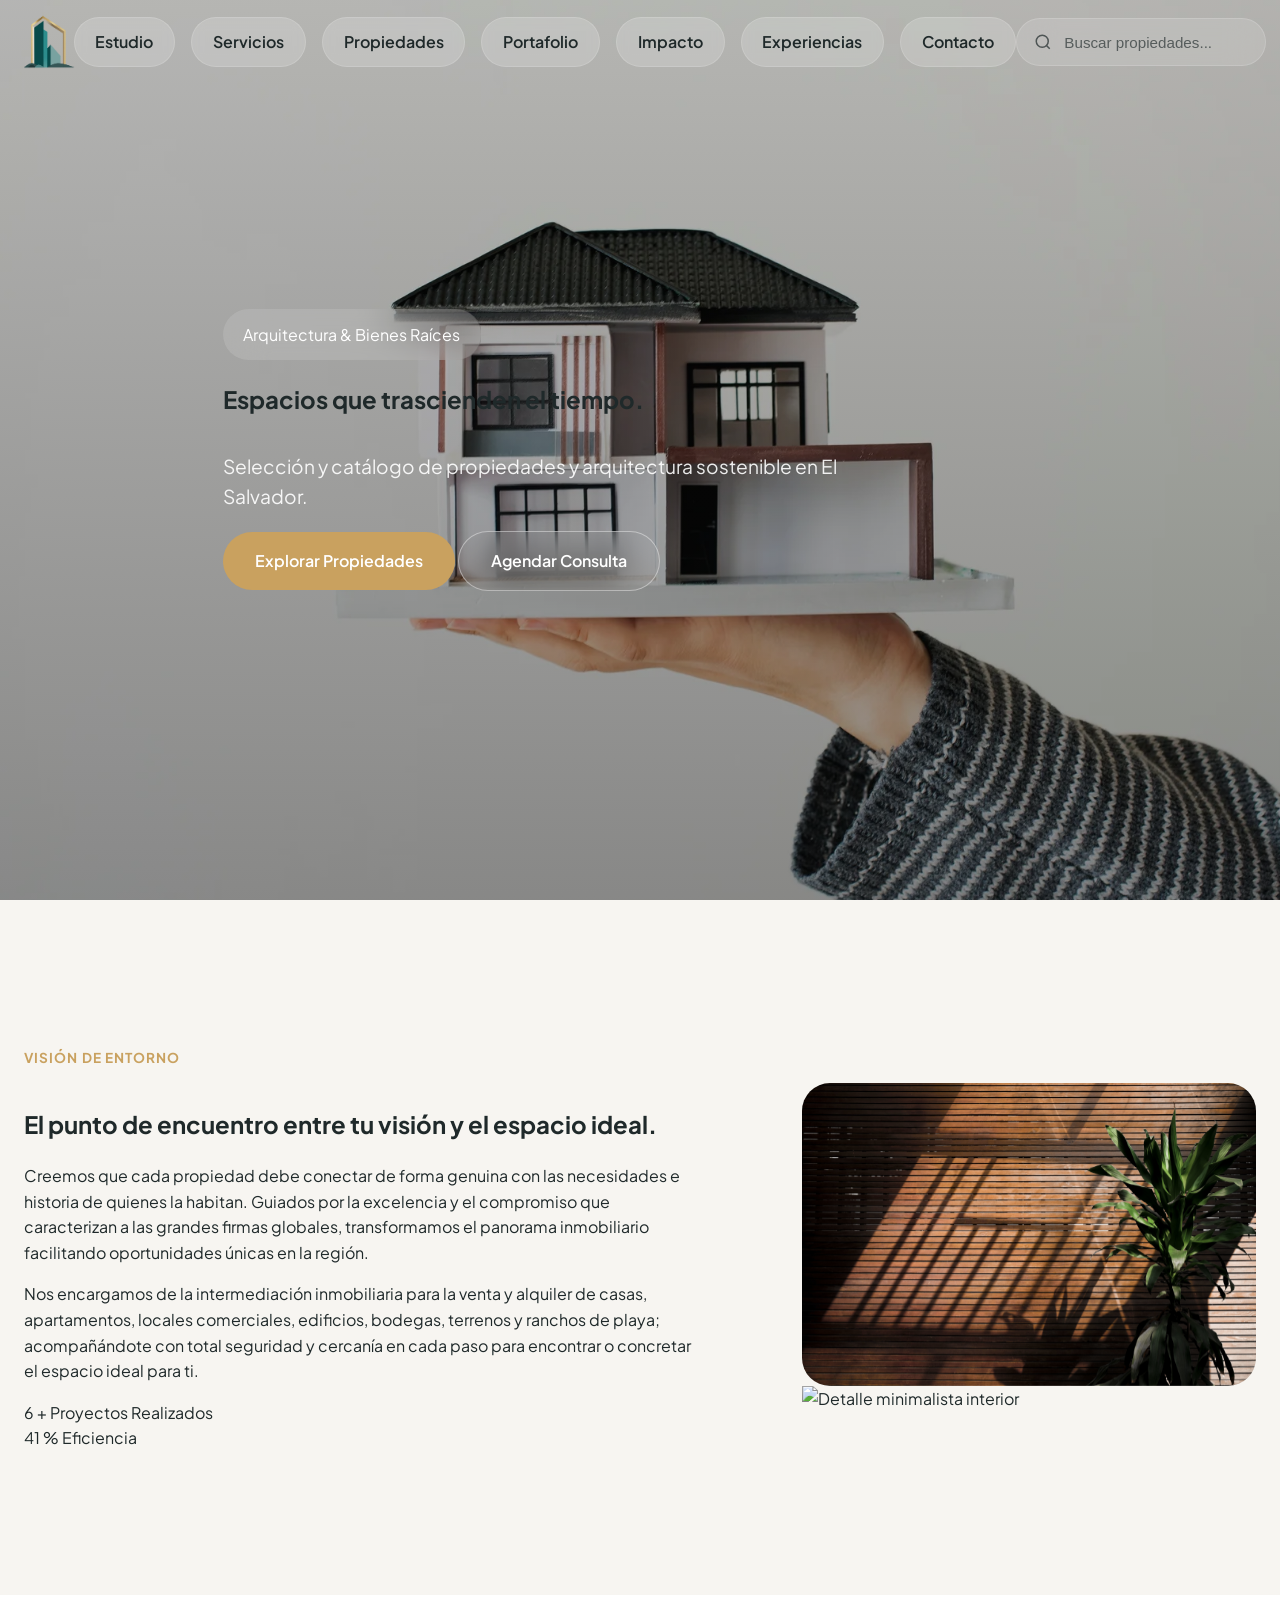
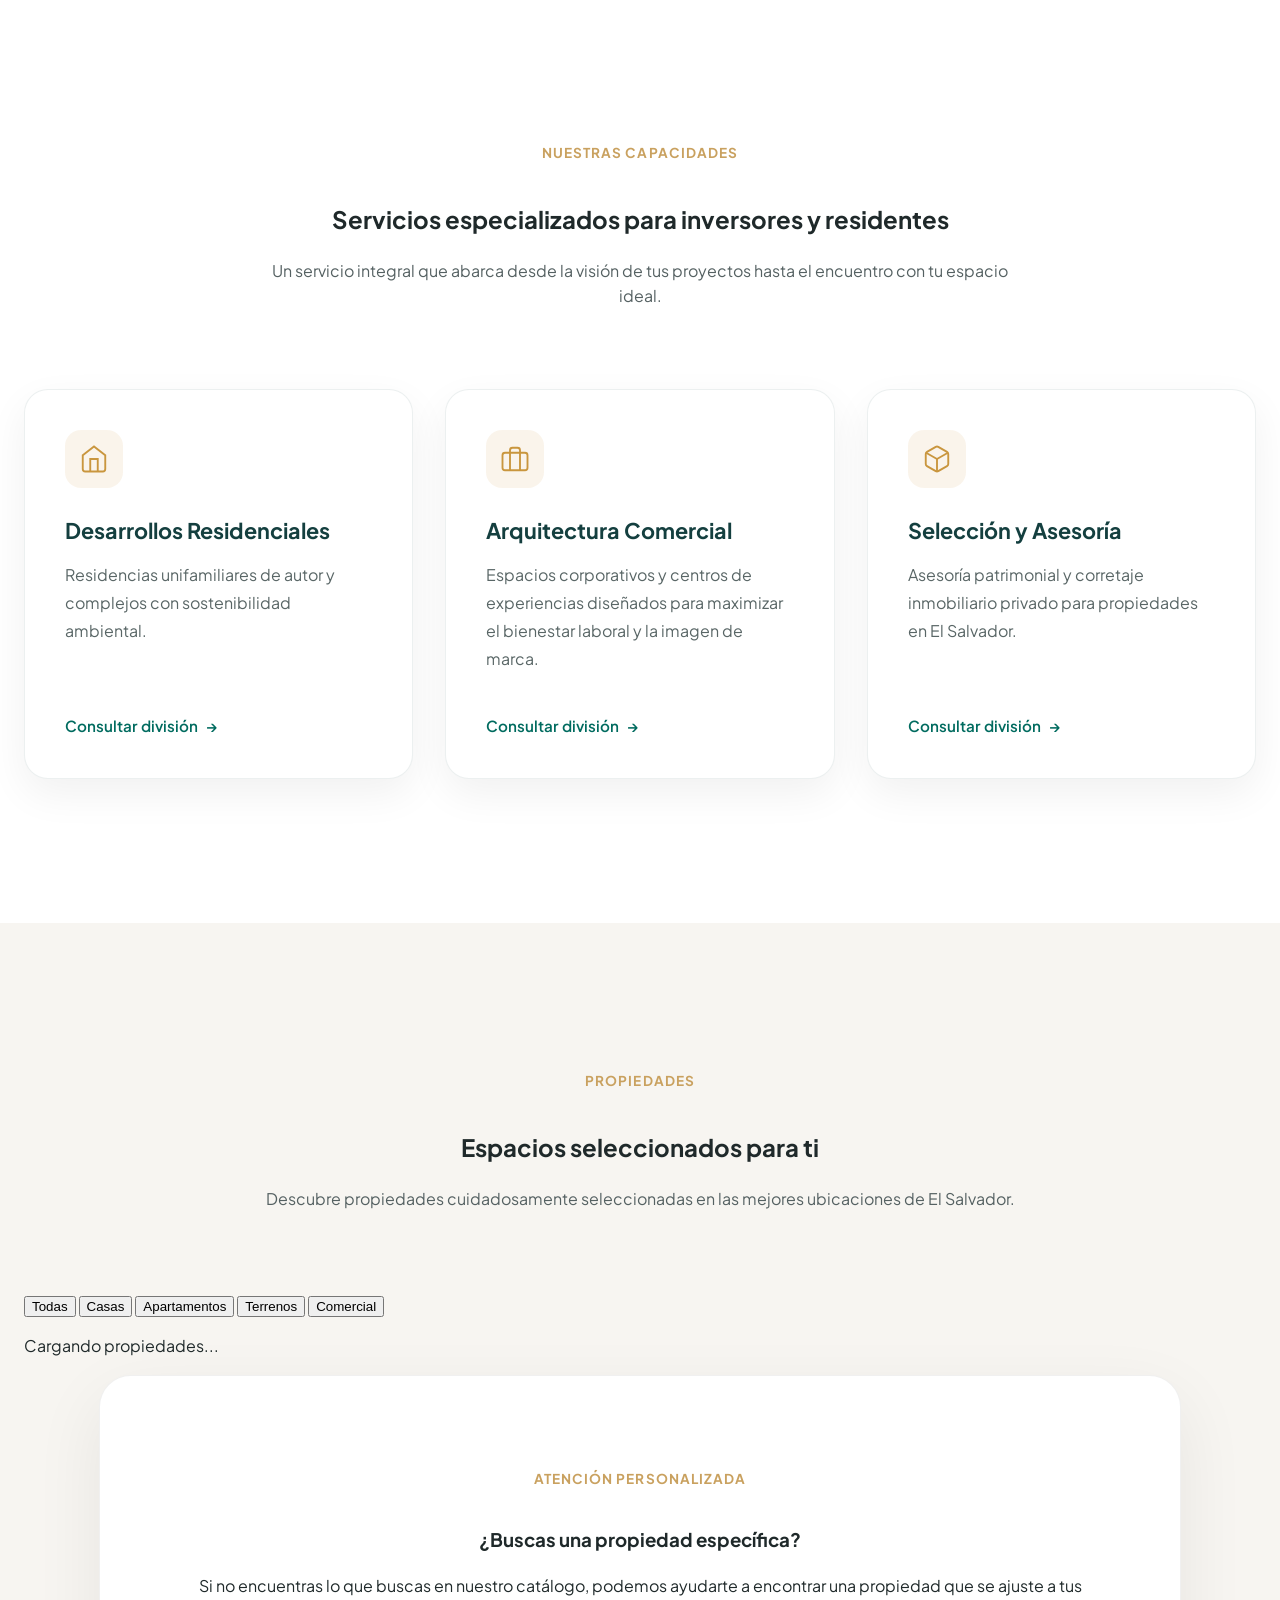
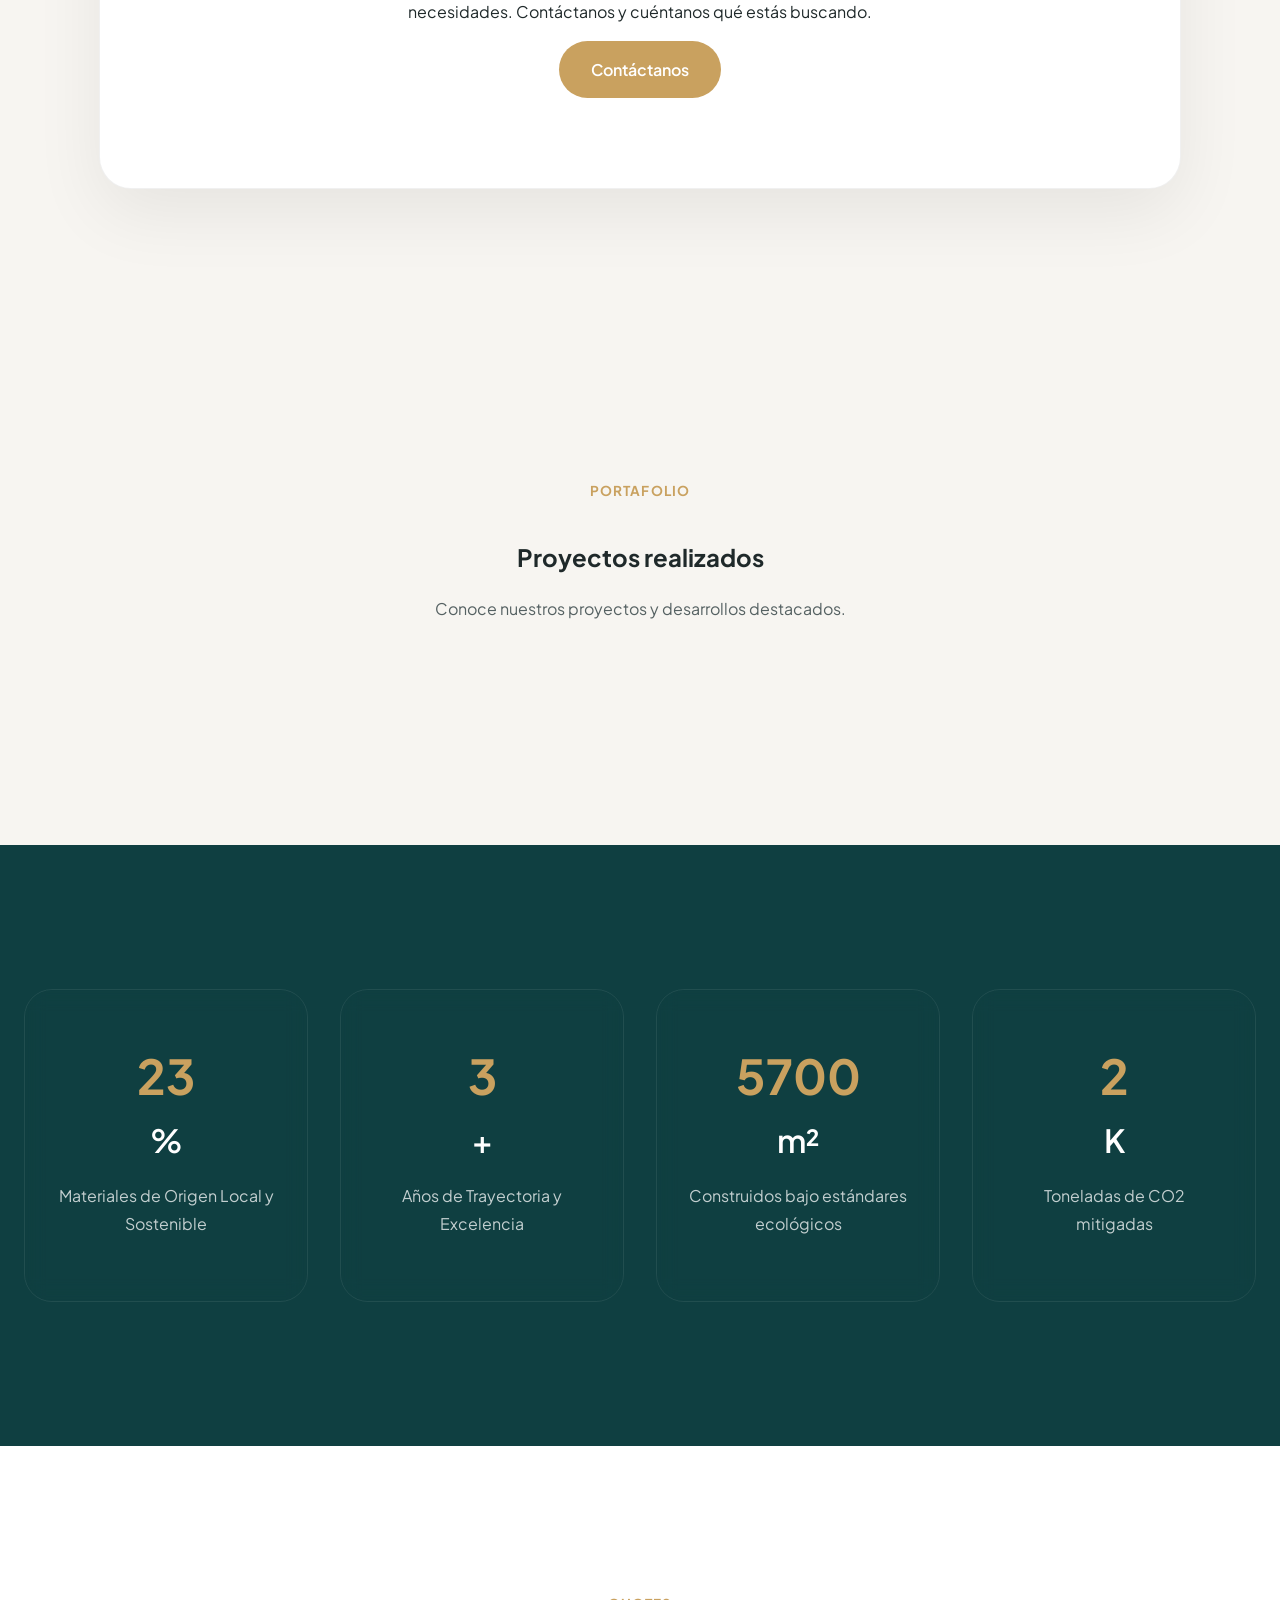
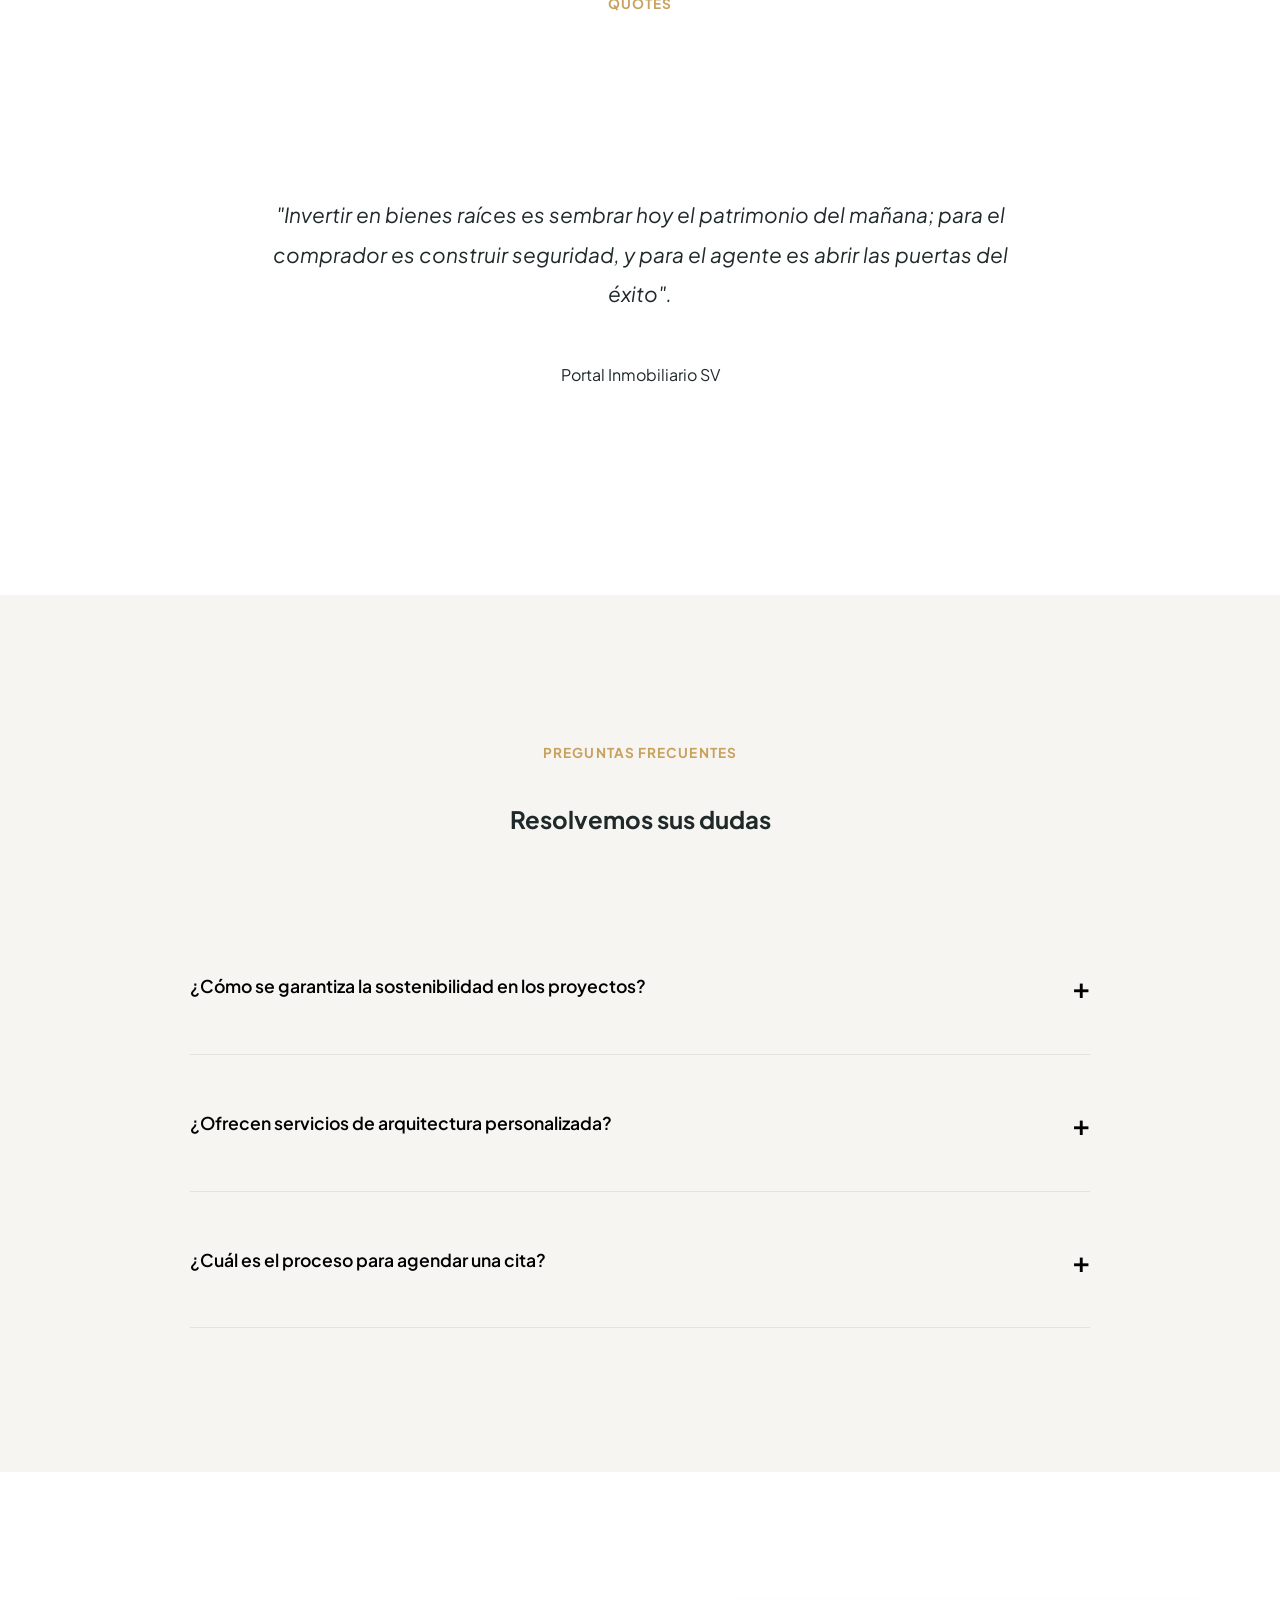
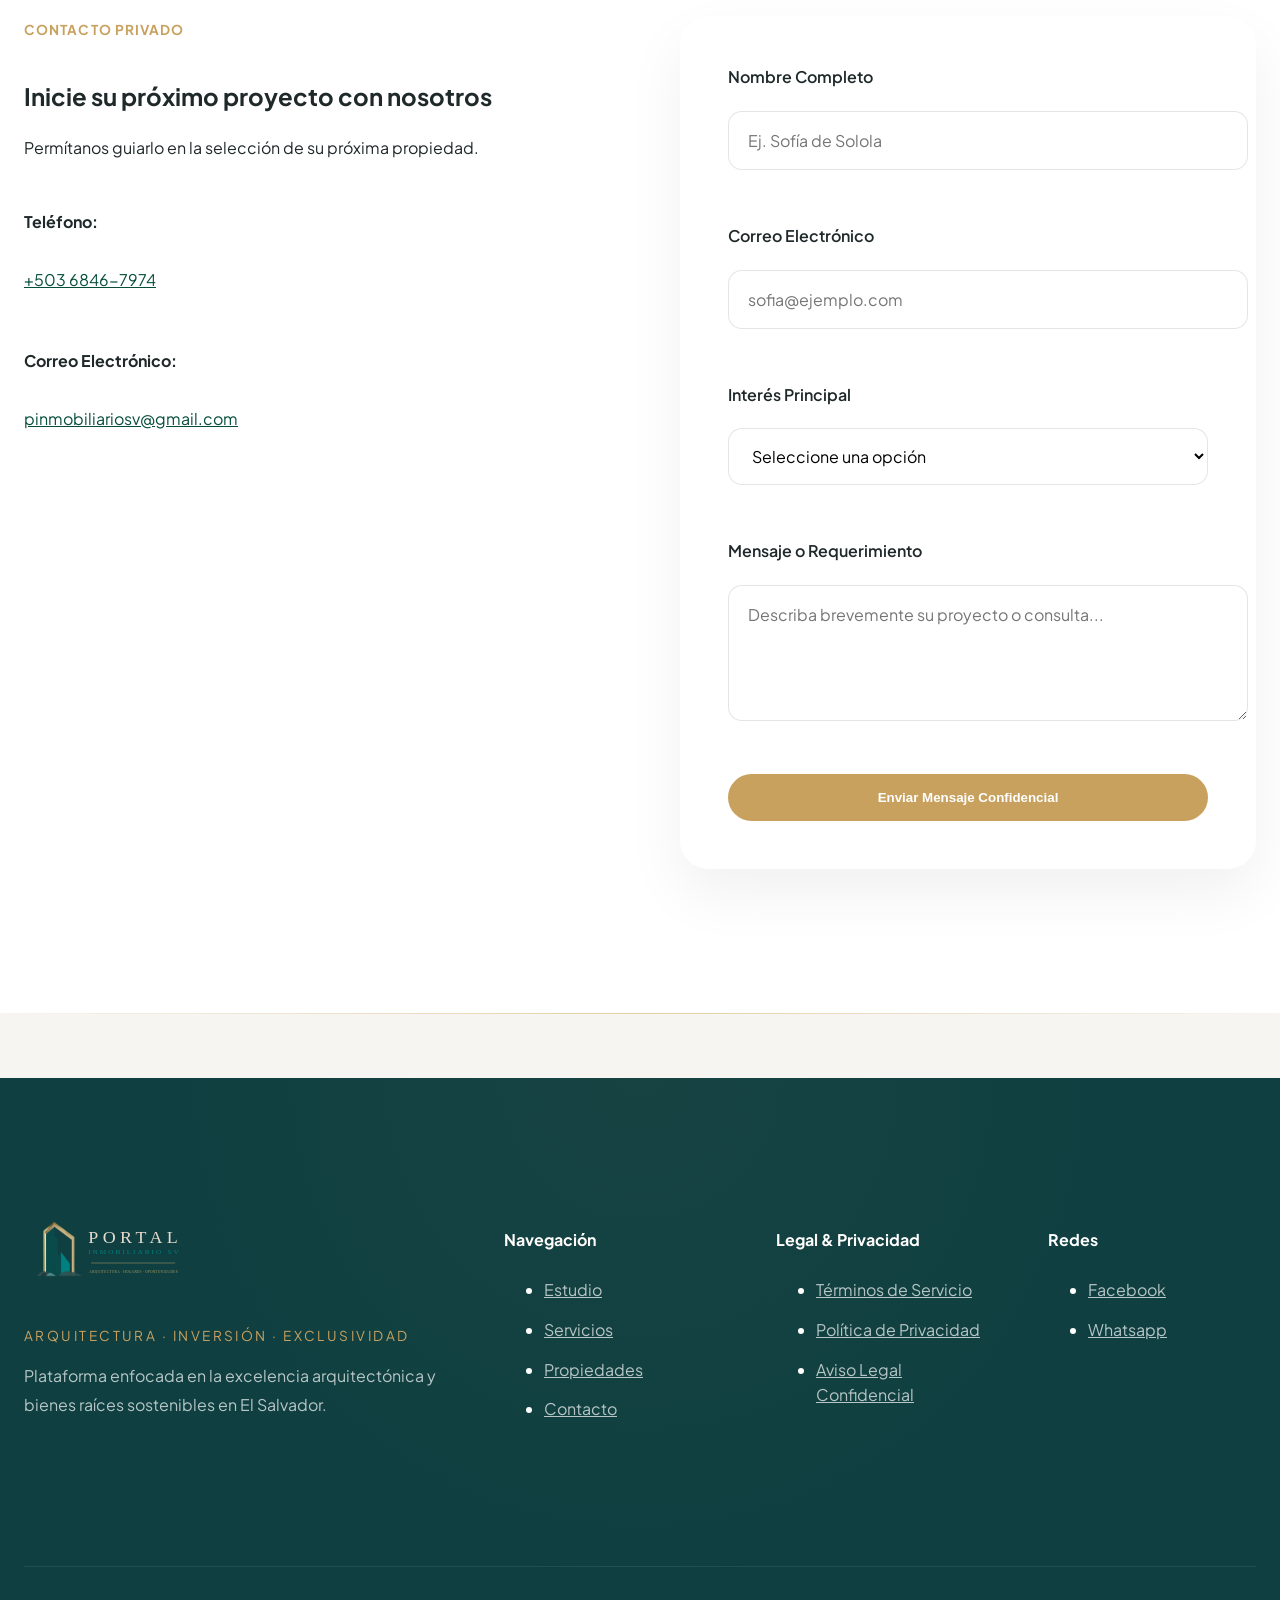
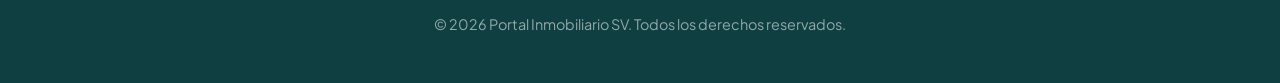
==== commit 25f45898: "Update index.html" ====
--- a/index.html
+++ b/index.html
@@ -11,8 +11,10 @@
     >
 
     <title>
-        Portal Inmobiliario SV | Luxury Real Estate & Sustainable Architecture
+        Portal Inmobiliario SV 
     </title>
+
+    <link rel="icon" type="image/png" href="assets/images/isotipo.png">
 
 
     <!-- ================================================================
@@ -286,6 +288,16 @@
 
                     <li>
                         <a
+                            href="#portfolio"
+                            class="nav-link"
+                            data-section="portfolio"
+                        >
+                            Portafolio
+                        </a>
+                    </li>
+
+                    <li>
+                        <a
                             href="#statistics"
                             class="nav-link"
                             data-section="statistics"
@@ -630,7 +642,7 @@
                             <div class="arch-img-float">
 
                                 <img
-                                    src="assets/images/Tarjeta1.svg"
+                                    src="assets/images/ab-detail.png"
                                     alt="Detalle minimalista interior"
                                     loading="lazy"
                                 >
@@ -838,91 +850,113 @@
 
 </section>
 
-
-        <!-- ============================================================
-             PROPERTIES
-             Actualmente sin catálogo
-        ============================================================= -->
-
-        <section
-            class="properties-section section-padding"
-            id="properties"
+<!-- ============================================================
+     PROPERTIES
+     Catálogo dinámico
+============================================================= -->
+<section class="properties-section section-padding" id="properties">
+
+    <div class="container">
+
+        <!-- ENCABEZADO -->
+        <div class="section-header text-center">
+            <span class="section-tag">Propiedades</span>
+            <h2 class="section-title">Espacios seleccionados para ti</h2>
+            <p class="section-subtitle">
+                Descubre propiedades cuidadosamente seleccionadas en las mejores ubicaciones de El Salvador.
+            </p>
+        </div>
+
+        <!-- FILTROS DE CATEGORÍA -->
+        <div class="properties-filters" id="propertiesFilters">
+            <button type="button" class="property-filter active" data-filter="all">Todas</button>
+            <button type="button" class="property-filter" data-filter="Casa">Casas</button>
+            <button type="button" class="property-filter" data-filter="Apartamento">Apartamentos</button>
+            <button type="button" class="property-filter" data-filter="Terreno">Terrenos</button>
+            <button type="button" class="property-filter" data-filter="Comercial">Comercial</button>
+        </div>
+
+        <!-- CATÁLOGO DINÁMICO -->
+        <div class="properties-grid" id="propertiesGrid">
+            <div class="properties-loading">
+                <span></span>
+                <p>Cargando propiedades...</p>
+            </div>
+        </div>
+
+        <!-- ESTADO VACÍO / CATÁLOGO OCULTO -->
+        <div class="properties-empty" id="propertiesEmpty" hidden>
+            <div class="empty-icon">
+                <i class="ph ph-house-line"></i>
+            </div>
+            <h3>Catálogo en actualización</h3>
+            <p id="emptyMessageText">
+                Aunque nuestro catálogo digital se encuentra en actualización, podemos ayudarte a encontrar una propiedad que se ajuste a tus necesidades. Contáctanos y cuéntanos qué estás buscando.
+            </p>
+            <a href="#contact" class="btn btn-primary">Contáctanos</a>
+        </div>
+
+        <!-- CONTACTO PARA BÚSQUEDAS PERSONALIZADAS -->
+        <div class="properties-contact-card" id="propertiesContactCard">
+            <div class="properties-contact-content">
+                <span class="section-tag">Atención personalizada</span>
+                <h3>¿Buscas una propiedad específica?</h3>
+                <p>
+                    Si no encuentras lo que buscas en nuestro catálogo, podemos ayudarte a encontrar una propiedad que se ajuste a tus necesidades. Contáctanos y cuéntanos qué estás buscando.
+                </p>
+                <a href="#contact" class="btn btn-primary">Contáctanos</a>
+            </div>
+        </div>
+
+    </div>
+
+</section>
+
+<!-- MODAL / VIEWER PARA GALERÍA (HASTA 15 MULTIMEDIA) -->
+<div class="property-modal" id="propertyModal" aria-hidden="true" hidden>
+    <div class="modal-overlay" data-close-modal></div>
+    <div class="modal-container">
+        <button type="button" class="modal-close" data-close-modal aria-label="Cerrar">&times;</button>
+        
+        <div class="modal-body" id="modalPropertyDetails">
+            <!-- El contenido dinámico de la galería y detalles de la propiedad se inyectará mediante JS -->
+        </div>
+    </div>
+</div>
+
+<section
+    class="portfolio-section section-padding"
+    id="portfolio"
+>
+
+    <div class="container">
+
+        <div class="section-header text-center">
+
+            <span class="section-tag">
+                Portafolio
+            </span>
+
+            <h2 class="section-title">
+                Proyectos realizados
+            </h2>
+
+            <p class="section-subtitle">
+                Conoce nuestros proyectos y desarrollos destacados.
+            </p>
+
+        </div>
+
+        <!-- AQUÍ IRÁN LOS PROYECTOS -->
+        <div
+            class="portfolio-grid"
+            id="portfolioGrid"
         >
-
-            <div class="container">
-
-
-                <div class="section-header text-center">
-
-                    <span class="section-tag">
-                        Propiedades
-                    </span>
-
-
-                    <h2 class="section-title">
-
-                        Encuentra el espacio ideal para ti
-
-                    </h2>
-
-
-                    <p class="section-subtitle">
-
-                        Nuestro catálogo de propiedades se encuentra
-                        actualmente en actualización.
-
-                    </p>
-
-                </div>
-
-
-                <div class="properties-contact-card">
-
-
-                    <div class="properties-contact-content">
-
-
-                        <span class="section-tag">
-                            Atención personalizada
-                        </span>
-
-
-                        <h3>
-
-                            ¿Buscas una propiedad específica?
-
-                        </h3>
-
-
-                        <p>
-
-                            Aunque nuestro catálogo digital se encuentra
-                            en actualización, podemos ayudarte a encontrar
-                            una propiedad que se ajuste a tus necesidades.
-                            Contáctanos y cuéntanos qué estás buscando.
-
-                        </p>
-
-
-                        <a
-                            href="#contact"
-                            class="btn btn-primary"
-                        >
-
-                            Contáctanos
-
-                        </a>
-
-
-                    </div>
-
-
-                </div>
-
-            </div>
-
-        </section>
-
+        </div>
+
+    </div>
+
+</section>
 
         <!-- ============================================================
              STATISTICS
@@ -1285,7 +1319,7 @@
 
     <div class="contact-detail-item">
         <strong>Correo Electrónico:</strong><br>
-        <a href="mailto:portalinmobiliariosv@gmail.com" class="contact-link">portalinmobiliariosv@gmail.com</a>
+        <a href="mailto:pinmobiliariosv@gmail.com" class="contact-link">pinmobiliariosv@gmail.com</a>
     </div>
 
 </div>
@@ -1602,31 +1636,21 @@
 
                         <li>
                             <a
-                                href="#"
+                                href="https://www.facebook.com/portalinmobiliariosv0/"
                                 target="_blank"
                                 rel="noopener"
                             >
-                                Instagram
+                                Facebook
                             </a>
                         </li>
 
                         <li>
                             <a
-                                href="#"
+                                href="https://wa.me/50368467974"
                                 target="_blank"
                                 rel="noopener"
                             >
-                                LinkedIn
-                            </a>
-                        </li>
-
-                        <li>
-                            <a
-                                href="#"
-                                target="_blank"
-                                rel="noopener"
-                            >
-                                ArchDaily Profile
+                                Whatsapp
                             </a>
                         </li>
 
@@ -1720,7 +1744,11 @@
         src="js/main.js"
     ></script>
 
+<!-- 1. CDN oficial de Supabase -->
+<script 
+src="https://cdn.jsdelivr.net/npm/@supabase/supabase-js@2">
+</script>
 
 </body>
 
-</html>+</html>
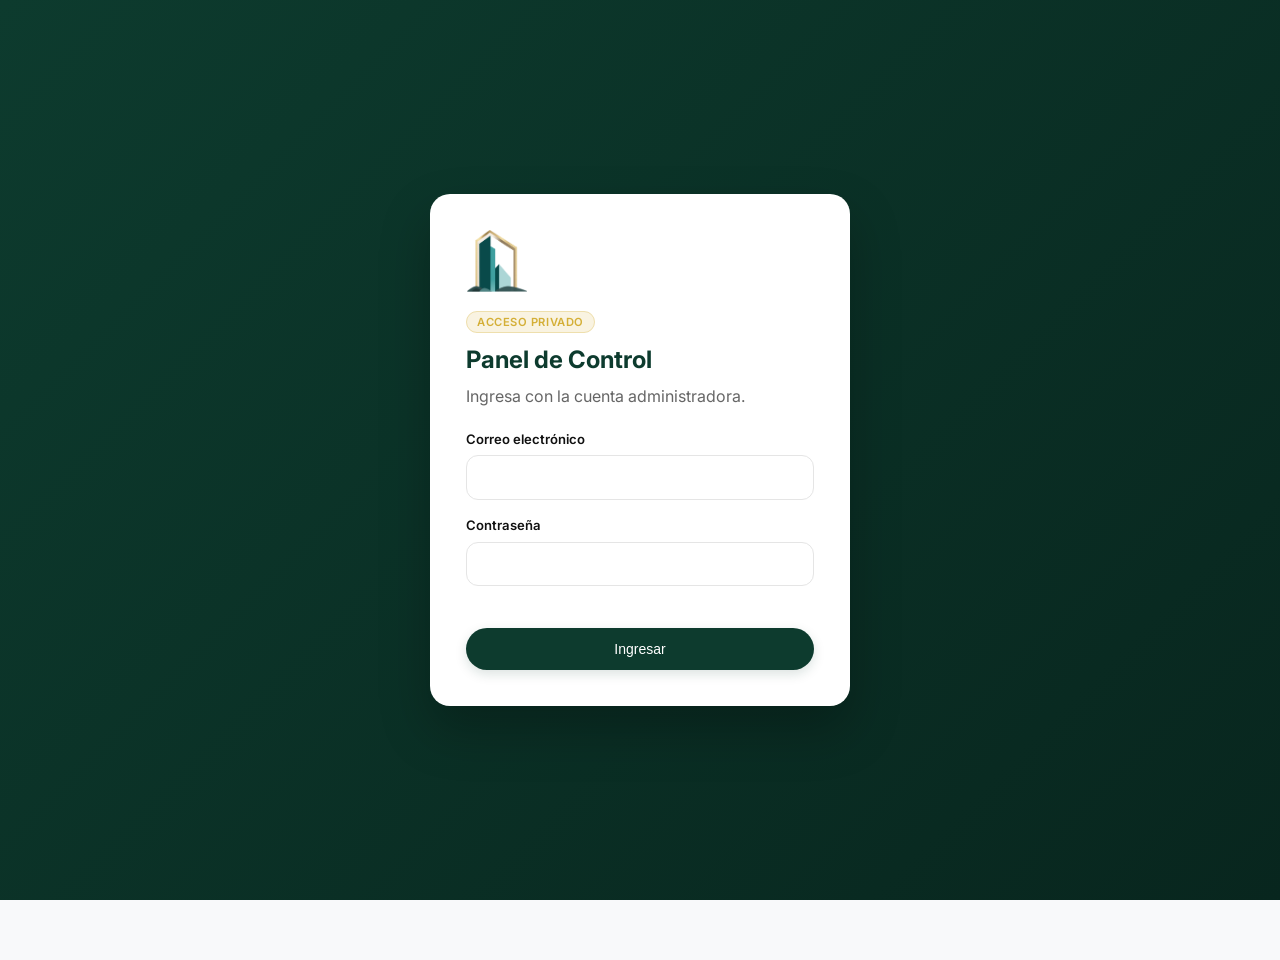
==== commit 483a0139: "Add files via upload" ====
--- a/index.html
+++ b/index.html
@@ -1,1754 +1,246 @@
+<!-- admin/index.html -->
 <!DOCTYPE html>
-<html lang="es" class="no-js">
-
+<html lang="es">
 <head>
-
-    <meta charset="UTF-8">
-
-    <meta
-        name="viewport"
-        content="width=device-width, initial-scale=1.0, maximum-scale=5.0"
+  <meta charset="UTF-8">
+  <meta name="viewport" content="width=device-width, initial-scale=1.0">
+  <title>Portal Inmobiliario SV — Panel de Control</title>
+  <link rel="stylesheet" href="admin.css">
+  <link rel="preconnect" href="https://fonts.googleapis.com">
+  <link rel="preconnect" href="https://fonts.gstatic.com" crossorigin>
+  <link href="https://fonts.googleapis.com/css2?family=Inter:wght@300;400;500;600&display=swap" rel="stylesheet">
+  <link rel="icon" type="image/png" href="assets/isotipo.png">
+</head>
+<body>
+
+  <section id="admin-login" class="admin-login" aria-labelledby="admin-login-title">
+    <form id="admin-login-form" class="admin-login-card">
+      <img src="assets/isotipo.png" alt="Portal Inmobiliario SV" class="admin-login-logo">
+      <span class="badge-subtitle">Acceso privado</span>
+      <h1 id="admin-login-title">Panel de Control</h1>
+      <p>Ingresa con la cuenta administradora.</p>
+
+      <label for="admin-email">Correo electrónico</label>
+      <input id="admin-email" type="email" class="form-control" required autocomplete="email">
+
+      <label for="admin-password">Contraseña</label>
+      <input id="admin-password" type="password" class="form-control" required autocomplete="current-password">
+
+      <p id="admin-login-error" class="admin-login-error" role="alert"></p>
+      <button id="admin-login-submit" type="submit" class="btn btn-primary btn-full">Ingresar</button>
+    </form>
+  </section>
+
+  <!-- Encabezado Principal Fijo -->
+  <header class="admin-header">
+    <div class="header-content">
+      <div class="brand">
+        <a href="#" class="admin-brand">
+          <img src="../assets/images/isotipo.png" alt="Portal Inmobiliario SV" class="admin-logo">
+          <span class="admin-brand-title">Portal Inmobiliario SV</span>
+          <span class="badge-subtitle">Panel de Control</span>
+        </a>
+      </div>
+      <div class="admin-header-actions">
+        <button id="btn-open-modal" class="btn btn-primary">
+          <svg width="16" height="16" viewBox="0 0 24 24" fill="none" stroke="currentColor" stroke-width="2"><path d="M12 5v14M5 12h14"/></svg>
+          Nueva Propiedad
+        </button>
+        <button id="btn-logout" type="button" class="btn btn-secondary btn-sm">
+          Salir
+        </button>
+      </div>
+    </div>
+  </header>
+
+  <!-- Contenedor Principal del Dashboard -->
+  <main class="admin-container">
+    <section class="card">
+      <div class="card-header">
+        <div>
+          <h2>Catálogo de Propiedades</h2>
+          <p class="text-muted">Gestiona la visibilidad y detalles del inventario en tiempo real.</p>
+        </div>
+        <div class="filter-group">
+          <input type="text" id="search-input" placeholder="Buscar por título o ubicación..." class="form-control input-search">
+        </div>
+      </div>
+
+      <div class="table-responsive">
+        <table class="admin-table">
+          <thead>
+            <tr>
+              <th>Propiedad</th>
+              <th>Tipo</th>
+              <th>Precio</th>
+              <th>Estado</th>
+              <th>Catálogo Comercial</th>
+              <th>Portafolio</th>
+              <th class="text-right">Acciones</th>
+            </tr>
+          </thead>
+          <tbody id="properties-list">
+            <!-- Renderizado dinámico desde JS con la estructura de switch -->
+          </tbody>
+        </table>
+      </div>
+    </section>
+  </main>
+
+  <!-- Modal para Crear / Editar -->
+  <div id="property-modal" class="modal-overlay hidden">
+    <div class="modal-card">
+      <div class="modal-header">
+        <div>
+          <h3 id="modal-title">Nueva Propiedad</h3>
+          <p class="modal-subtitle">Ingrese los datos generales, visibilidad y multimedia.</p>
+        </div>
+        <button id="btn-close-modal" class="btn-icon" aria-label="Cerrar modal">&times;</button>
+      </div>
+
+      <form id="property-form">
+        <input type="hidden" id="prop-id">
+
+        <div class="form-grid">
+          <!-- Título -->
+          <div class="form-group full-width">
+            <label for="prop-title">Título de la propiedad</label>
+            <input type="text" id="prop-title" class="form-control" placeholder="Ej. Residencia Lomas de San Francisco" required>
+          </div>
+
+          <!-- Tipo y Estado -->
+          <div class="form-group">
+            <label for="prop-type">Tipo de Propiedad</label>
+            <div class="select-wrapper">
+              <select id="prop-type" class="form-control" required>
+                <option value="Casa">Casa</option>
+                <option value="Apartamento">Apartamento</option>
+                <option value="Terreno">Terreno</option>
+                <option value="Comercial">Comercial</option>
+              </select>
+            </div>
+          </div>
+
+          <div class="form-group">
+            <label for="prop-status">Estado Comercial</label>
+            <div class="select-wrapper">
+              <select id="prop-status" class="form-control" required>
+                <option value="Disponible">Disponible</option>
+                <option value="En reserva">En reserva</option>
+                <option value="Vendido">Vendido</option>
+              </select>
+            </div>
+          </div>
+
+          <!-- Ubicación y Precio -->
+          <div class="form-group">
+            <label for="prop-location">Ubicación</label>
+            <input type="text" id="prop-location" class="form-control" placeholder="Ej. Antiguo Cuscatlán, La Libertad" required>
+          </div>
+
+          <div class="form-group">
+            <label for="prop-price">Precio de Venta / Renta</label>
+            <input type="text" id="prop-price" class="form-control" placeholder="Ej. $350,000" required>
+          </div>
+
+          <!-- Specs -->
+          <div class="form-group">
+            <label for="prop-bedrooms">Habitaciones</label>
+            <input type="number" id="prop-bedrooms" class="form-control" min="0" value="0" required>
+          </div>
+
+          <div class="form-group">
+            <label for="prop-bathrooms">Baños</label>
+            <input type="number" id="prop-bathrooms" class="form-control" min="0" step="0.5" value="0" required>
+          </div>
+
+          <div class="form-group full-width">
+            <label for="prop-area">Área de Construcción / Terreno</label>
+            <input type="text" id="prop-area" class="form-control" placeholder="Ej. 280 m² / 400 v²" required>
+          </div>
+
+          <!-- Descripción -->
+          <div class="form-group full-width">
+            <label for="prop-description">Descripción Breve</label>
+            <textarea id="prop-description" class="form-control" rows="3" placeholder="Redacte una visión general de la propiedad..."></textarea>
+          </div>
+
+          <!-- Visibilidad (Switches Interactivos en Modal) -->
+<div class="form-group full-width">
+  <label class="section-label">Configuración de Visibilidad</label>
+  <div class="form-toggles-wrapper">
+    
+    <label class="toggle-card">
+      <div class="switch">
+        <input type="checkbox" id="prop-active-properties">
+        <span class="toggle-slider"></span>
+      </div>
+      <span class="toggle-text">Mostrar en Catálogo Activo</span>
+    </label>
+
+    <label class="toggle-card">
+      <div class="switch">
+        <input type="checkbox" id="prop-active-portfolio">
+        <span class="toggle-slider"></span>
+      </div>
+      <span class="toggle-text">Mostrar en Portafolio Proyectos</span>
+    </label>
+
+  </div>
+</div>
+
+          <!-- Galería Multimedia -->
+<div class="form-group full-width media-section">
+
+  <div class="media-header">
+
+    <div>
+      <label class="media-title">
+        Galería Multimedia
+      </label>
+
+      <span class="media-subtitle">
+        Máximo 15 imágenes o videos
+      </span>
+    </div>
+
+    <label
+      for="media-file-input"
+      class="btn btn-secondary btn-sm"
     >
-
-    <title>
-        Portal Inmobiliario SV 
-    </title>
-
-    <link rel="icon" type="image/png" href="assets/images/isotipo.png">
-
-
-    <!-- ================================================================
-         PRIMARY META TAGS
-    ================================================================= -->
-
-    <meta
-        name="title"
-        content="Portal Inmobiliario SV | Luxury Real Estate & Sustainable Architecture"
+      + Agregar imágenes / videos
+    </label>
+
+    <input
+      type="file"
+      id="media-file-input"
+      accept="image/*,video/*"
+      multiple
+      hidden
     >
 
-    <meta
-        name="description"
-        content="Plataforma líder en bienes raíces de lujo y arquitectura sostenible en El Salvador. Desarrollos residenciales exclusivos y proyectos comerciales de vanguardia."
-    >
-
-    <meta
-        name="keywords"
-        content="inmobiliaria lujo, arquitectura sostenible, bienes raices el salvador, residencias exclusivas, diseño arquitectonico"
-    >
-
-    <meta
-        name="author"
-        content="Portal Inmobiliario SV"
-    >
-
-    <meta
-        name="robots"
-        content="index, follow"
-    >
-
-
-    <!-- ================================================================
-         OPEN GRAPH
-    ================================================================= -->
-
-    <meta
-        property="og:type"
-        content="website"
-    >
-
-    <meta
-        property="og:url"
-        content="https://portalinmobiliariosv.com/"
-    >
-
-    <meta
-        property="og:title"
-        content="Portal Inmobiliario SV | Luxury Real Estate & Sustainable Architecture"
-    >
-
-    <meta
-        property="og:description"
-        content="Plataforma líder en bienes raíces de lujo y arquitectura sostenible en El Salvador."
-    >
-
-    <meta
-        property="og:image"
-        content="https://portalinmobiliariosv.com/assets/images/og-cover.jpg"
-    >
-
-
-    <!-- ================================================================
-         TWITTER
-    ================================================================= -->
-
-    <meta
-        property="twitter:card"
-        content="summary_large_image"
-    >
-
-    <meta
-        property="twitter:url"
-        content="https://portalinmobiliariosv.com/"
-    >
-
-    <meta
-        property="twitter:title"
-        content="Portal Inmobiliario SV | Luxury Real Estate & Sustainable Architecture"
-    >
-
-    <meta
-        property="twitter:description"
-        content="Plataforma líder en bienes raíces de lujo y arquitectura sostenible en El Salvador."
-    >
-
-    <meta
-        property="twitter:image"
-        content="https://portalinmobiliariosv.com/assets/images/og-cover.jpg"
-    >
-
-
-    <!-- ================================================================
-         SCHEMA.ORG
-    ================================================================= -->
-
-    <script type="application/ld+json">
-
-    {
-        "@context": "https://schema.org",
-        "@type": "RealEstateAgent",
-        "name": "Portal Inmobiliario SV",
-        "image": "https://portalinmobiliariosv.com/assets/logos/logo.svg",
-        "@id": "https://portalinmobiliariosv.com",
-        "url": "https://portalinmobiliariosv.com",
-        "telephone": "+50322000000",
-
-        "address": {
-            "@type": "PostalAddress",
-            "streetAddress": "Masferrer Norte, San Benito",
-            "addressLocality": "San Salvador",
-            "addressRegion": "San Salvador",
-            "postalCode": "1101",
-            "addressCountry": "SV"
-        },
-
-        "geo": {
-            "@type": "GeoCoordinates",
-            "latitude": 13.7019,
-            "longitude": -89.2437
-        },
-
-        "openingHoursSpecification": {
-            "@type": "OpeningHoursSpecification",
-            "dayOfWeek": [
-                "Monday",
-                "Tuesday",
-                "Wednesday",
-                "Thursday",
-                "Friday"
-            ],
-            "opens": "09:00",
-            "closes": "18:00"
-        },
-
-        "sameAs": [
-            "https://instagram.com/portalinmobiliariosv",
-            "https://linkedin.com/company/portalinmobiliariosv"
-        ]
-    }
-
-    </script>
-
-
-    <!-- ================================================================
-         GOOGLE FONTS
-    ================================================================= -->
-
-    <link
-        rel="preconnect"
-        href="https://fonts.googleapis.com"
-    >
-
-    <link
-        rel="preconnect"
-        href="https://fonts.gstatic.com"
-        crossorigin
-    >
-
-    <link
-        href="https://fonts.googleapis.com/css2?family=Plus+Jakarta+Sans:ital,wght@0,300;0,400;0,500;0,600;0,700;1,300;1,400&family=Quicksand:wght@300;400;500;600;700&display=swap"
-        rel="stylesheet"
-    >
-
-
-    <!-- ================================================================
-         CSS
-    ================================================================= -->
-
-    <link
-        rel="stylesheet"
-        href="css/components.css"
-    >
-
-    <link
-        rel="stylesheet"
-        href="css/animations.css"
-    >
-
-    <link
-        rel="stylesheet"
-        href="css/style.css"
-    >
-
-
-    <!-- ================================================================
-         JS FEATURE DETECTION
-    ================================================================= -->
-
-    <script>
-
-        document.documentElement.classList.remove('no-js');
-
-        document.documentElement.classList.add('js');
-
-    </script>
-
-</head>
-
-
-<body>
-
-
-    <!-- ================================================================
-         HEADER
-    ================================================================= -->
-
-    <header
-        class="site-header"
-        id="masthead"
-    >
-
-        <div class="header-container">
-
-
-            <!-- BRAND -->
-
-            <a
-                href="#"
-                class="brand-logo"
-            >
-
-                <img
-                    src="assets/images/isotipo.png"
-                    alt="Portal Inmobiliario SV"
-                    class="brand-logo-image"
-                >
-
-            </a>
-
-
-            <!-- NAVIGATION -->
-
-            <nav
-                class="site-nav"
-                id="site-navigation"
-                aria-label="Navegación principal"
-            >
-
-                <ul class="nav-list">
-
-                    <li>
-                        <a
-                            href="#about"
-                            class="nav-link"
-                            data-section="about"
-                        >
-                            Estudio
-                        </a>
-                    </li>
-
-                    <li>
-                        <a
-                            href="#services"
-                            class="nav-link"
-                            data-section="services"
-                        >
-                            Servicios
-                        </a>
-                    </li>
-
-                    <li>
-                        <a
-                            href="#properties"
-                            class="nav-link"
-                            data-section="properties"
-                        >
-                            Propiedades
-                        </a>
-                    </li>
-
-                    <li>
-                        <a
-                            href="#portfolio"
-                            class="nav-link"
-                            data-section="portfolio"
-                        >
-                            Portafolio
-                        </a>
-                    </li>
-
-                    <li>
-                        <a
-                            href="#statistics"
-                            class="nav-link"
-                            data-section="statistics"
-                        >
-                            Impacto
-                        </a>
-                    </li>
-
-                    <li>
-                        <a
-                            href="#testimonials"
-                            class="nav-link"
-                            data-section="testimonials"
-                        >
-                            Experiencias
-                        </a>
-                    </li>
-
-                    <li>
-                        <a
-                            href="#contact"
-                            class="nav-link"
-                            data-section="contact"
-                        >
-                            Contacto
-                        </a>
-                    </li>
-
-                </ul>
-
-            </nav>
-
-
-            <!-- HEADER ACTIONS -->
-
-            <div class="header-actions">
-
-
-                <!-- SEARCH BUTTON -->
-
-                <button
-                    type="button"
-                    class="search-trigger-btn"
-                    id="searchTrigger"
-                    aria-label="Buscar propiedades"
-                >
-
-                    <svg
-                        width="18"
-                        height="18"
-                        viewBox="0 0 24 24"
-                        fill="none"
-                        stroke="currentColor"
-                        stroke-width="2"
-                        aria-hidden="true"
-                    >
-
-                        <circle
-                            cx="11"
-                            cy="11"
-                            r="8"
-                        ></circle>
-
-                        <line
-                            x1="21"
-                            y1="21"
-                            x2="16.65"
-                            y2="16.65"
-                        ></line>
-
-                    </svg>
-
-                    <span class="search-placeholder">
-                        Buscar propiedades...
-                    </span>
-
-                </button>
-
-
-                <!-- MOBILE MENU -->
-
-                <button
-                    type="button"
-                    class="mobile-menu-toggle"
-                    aria-expanded="false"
-                    aria-controls="site-navigation"
-                    aria-label="Menú móvil"
-                    id="menuToggle"
-                >
-
-                    <span class="hamburger-line"></span>
-
-                    <span class="hamburger-line"></span>
-
-                </button>
-
-            </div>
-
-
-            <!-- MOBILE OVERLAY -->
-
-            <div
-                class="nav-overlay"
-                id="navOverlay"
-            ></div>
-
-        </div>
-
-    </header>
-
-
-    <!-- ================================================================
-         MAIN
-    ================================================================= -->
-
-    <main id="main-content">
-
-
-        <!-- ============================================================
-             HERO
-        ============================================================= -->
-
-        <section
-            class="hero-section"
-            id="hero"
-        >
-
-            <div class="hero-bg-wrapper">
-
-
-                <div
-                    class="hero-slide active"
-                    style="background-image: url('assets/images/hero-1.jpg');"
-                ></div>
-
-
-                <div
-                    class="hero-slide"
-                    style="background-image: url('assets/images/hero-2.jpg');"
-                ></div>
-
-
-                <div
-                    class="hero-slide"
-                    style="background-image: url('assets/images/hero-3.jpg');"
-                ></div>
-
-
-                <div class="hero-overlay"></div>
-
-            </div>
-
-
-            <div class="hero-content container">
-
-
-                <div class="hero-badge">
-
-                    Arquitectura & Bienes Raíces
-
-                </div>
-
-
-                <h1 class="hero-title">
-
-                    Espacios que trascienden
-
-                    <span class="text-accent">
-                        el tiempo.
-                    </span>
-
-                </h1>
-
-
-                <p class="hero-subtitle">
-
-                    Selección y catálogo de propiedades
-                    y arquitectura sostenible en El Salvador.
-
-                </p>
-
-
-                <div class="hero-cta-group">
-
-
-                    <a
-                        href="#properties"
-                        class="btn btn-primary"
-                    >
-                        Explorar Propiedades
-                    </a>
-
-
-                    <a
-                        href="#contact"
-                        class="btn btn-outline"
-                    >
-                        Agendar Consulta
-                    </a>
-
-
-                </div>
-
-            </div>
-
-
-            <!-- SCROLL INDICATOR -->
-
-            <a
-                href="#about"
-                class="scroll-indicator"
-            >
-
-                <span class="scroll-text">
-                    Descubre
-                </span>
-
-                <span class="scroll-line"></span>
-
-            </a>
-
-        </section>
-
-
-        <!-- ============================================================
-             ABOUT / ESTUDIO
-        ============================================================= -->
-
-        <section
-            class="about-section section-padding"
-            id="about"
-        >
-
-            <div class="container">
-
-                <div class="about-grid">
-
-
-                    <div class="about-content">
-
-                        <span class="section-tag">
-                            Visión de Entorno
-                        </span>
-
-
-                        <h2 class="section-title">
-
-                            El punto de encuentro entre tu visión
-                            y el espacio ideal.
-
-                        </h2>
-
-
-                        <p class="section-lead">
-
-                            Creemos que cada propiedad debe conectar de forma
-                            genuina con las necesidades e historia de quienes
-                            la habitan. Guiados por la excelencia y el
-                            compromiso que caracterizan a las grandes firmas
-                            globales, transformamos el panorama inmobiliario
-                            facilitando oportunidades únicas en la región.
-
-                        </p>
-
-
-                        <p class="section-desc">
-
-                            Nos encargamos de la intermediación inmobiliaria
-                            para la venta y alquiler de casas, apartamentos,
-                            locales comerciales, edificios, bodegas, terrenos
-                            y ranchos de playa; acompañándote con total
-                            seguridad y cercanía en cada paso para encontrar
-                            o concretar el espacio ideal para ti.
-
-                        </p>
-
-
-                        <div class="about-metrics-row">
-
-
-                            <div class="metric-item">
-
-                                <span
-                                    class="metric-number"
-                                    data-target="15"
-                                >
-                                    0
-                                </span>
-
-                                <span class="metric-suffix">
-                                    +
-                                </span>
-
-                                <span class="metric-label">
-                                    Proyectos Realizados
-                                </span>
-
-                            </div>
-
-
-                            <div class="metric-item">
-
-                                <span
-                                    class="metric-number"
-                                    data-target="98"
-                                >
-                                    0
-                                </span>
-
-                                <span class="metric-suffix">
-                                    %
-                                </span>
-
-                                <span class="metric-label">
-                                    Eficiencia
-                                </span>
-
-                            </div>
-
-
-                        </div>
-
-                    </div>
-
-
-                    <div class="about-visuals">
-
-                        <div class="architectural-card-stack">
-
-
-                            <div class="arch-img-main">
-
-                                <img
-                                    src="assets/images/about-main.jpg"
-                                    alt="Arquitectura sostenible moderna"
-                                    loading="lazy"
-                                >
-
-                            </div>
-
-
-                            <div class="arch-img-float">
-
-                                <img
-                                    src="assets/images/ab-detail.png"
-                                    alt="Detalle minimalista interior"
-                                    loading="lazy"
-                                >
-
-                            </div>
-
-
-                        </div>
-
-                    </div>
-
-
-                </div>
-
-            </div>
-
-        </section>
-
-<section class="services-section section-padding bg-surface" id="services">
-
-    <div class="container">
-
-        <div class="section-header text-center">
-
-            <span class="section-tag">
-                Nuestras Capacidades
-            </span>
-
-            <h2 class="section-title">
-                Servicios especializados para inversores y residentes
-            </h2>
-
-            <p class="section-subtitle">
-                Un servicio integral que abarca desde la visión de tus proyectos
-                hasta el encuentro con tu espacio ideal.
-            </p>
-
-        </div>
-
-
-        <div class="services-grid">
-
-            <!-- SERVICIO 1 -->
-
-            <article class="service-card">
-
-                <div class="service-icon">
-
-                    <svg
-                        width="32"
-                        height="32"
-                        viewBox="0 0 24 24"
-                        fill="none"
-                        stroke="currentColor"
-                        stroke-width="1.5"
-                    >
-                        <path
-                            d="M3 9l9-7 9 7v11a2 2 0 0 1-2 2H5a2 2 0 0 1-2-2z"
-                        ></path>
-
-                        <polyline
-                            points="9 22 9 12 15 12 15 22"
-                        ></polyline>
-
-                    </svg>
-
-                </div>
-
-
-                <h3>
-                    Desarrollos Residenciales
-                </h3>
-
-
-                <p>
-                    Residencias unifamiliares de autor y complejos con
-                    sostenibilidad ambiental.
-                </p>
-
-
-                <a
-                    href="#contact"
-                    class="service-link"
-                >
-                    Consultar división
-                    <span>&rarr;</span>
-                </a>
-
-            </article>
-
-
-            <!-- SERVICIO 2 -->
-
-            <article class="service-card">
-
-                <div class="service-icon">
-
-                    <svg
-                        width="32"
-                        height="32"
-                        viewBox="0 0 24 24"
-                        fill="none"
-                        stroke="currentColor"
-                        stroke-width="1.5"
-                    >
-                        <rect
-                            x="2"
-                            y="7"
-                            width="20"
-                            height="14"
-                            rx="2"
-                            ry="2"
-                        ></rect>
-
-                        <path
-                            d="M16 21V5a2 2 0 0 0-2-2h-4a2 2 0 0 0-2 2v16"
-                        ></path>
-
-                    </svg>
-
-                </div>
-
-
-                <h3>
-                    Arquitectura Comercial
-                </h3>
-
-
-                <p>
-                    Espacios corporativos y centros de experiencias
-                    diseñados para maximizar el bienestar laboral
-                    y la imagen de marca.
-                </p>
-
-
-                <a
-                    href="#contact"
-                    class="service-link"
-                >
-                    Consultar división
-                    <span>&rarr;</span>
-                </a>
-
-            </article>
-
-
-            <!-- SERVICIO 3 -->
-
-            <article class="service-card">
-
-                <div class="service-icon">
-
-                    <svg
-                        width="32"
-                        height="32"
-                        viewBox="0 0 24 24"
-                        fill="none"
-                        stroke="currentColor"
-                        stroke-width="1.5"
-                    >
-                        <path
-                            d="M21 16V8a2 2 0 0 0-1-1.73l-7-4a2 2 0 0 0-2 0l-7 4A2 2 0 0 0 3 8v8a2 2 0 0 0 1 1.73l7 4a2 2 0 0 0 2 0l7-4A2 2 0 0 0 21 16z"
-                        ></path>
-
-                        <polyline
-                            points="3.27 6.96 12 12.01 20.73 6.96"
-                        ></polyline>
-
-                        <line
-                            x1="12"
-                            y1="22.08"
-                            x2="12"
-                            y2="12"
-                        ></line>
-
-                    </svg>
-
-                </div>
-
-
-                <h3>
-                    Selección y Asesoría 
-                </h3>
-
-
-                <p>
-                    Asesoría patrimonial y corretaje inmobiliario
-                    privado para propiedades en El Salvador.
-                </p>
-
-
-                <a
-                    href="#contact"
-                    class="service-link"
-                >
-                    Consultar división
-                    <span>&rarr;</span>
-                </a>
-
-            </article>
-
-        </div>
-
+  </div>
+
+
+  <div
+    id="media-list"
+    class="media-list"
+  >
+    <!-- Archivos seleccionados y medios existentes aparecerán aquí -->
+  </div>
+
+</div>
+        </div>
+
+        <!-- Acciones de Modal -->
+        <div class="modal-footer">
+          <button type="button" id="btn-cancel-modal" class="btn btn-secondary">Cancelar</button>
+          <button type="submit" class="btn btn-primary">Guardar Propiedad</button>
+        </div>
+      </form>
     </div>
-
-</section>
-
-<!-- ============================================================
-     PROPERTIES
-     Catálogo dinámico
-============================================================= -->
-<section class="properties-section section-padding" id="properties">
-
-    <div class="container">
-
-        <!-- ENCABEZADO -->
-        <div class="section-header text-center">
-            <span class="section-tag">Propiedades</span>
-            <h2 class="section-title">Espacios seleccionados para ti</h2>
-            <p class="section-subtitle">
-                Descubre propiedades cuidadosamente seleccionadas en las mejores ubicaciones de El Salvador.
-            </p>
-        </div>
-
-        <!-- FILTROS DE CATEGORÍA -->
-        <div class="properties-filters" id="propertiesFilters">
-            <button type="button" class="property-filter active" data-filter="all">Todas</button>
-            <button type="button" class="property-filter" data-filter="Casa">Casas</button>
-            <button type="button" class="property-filter" data-filter="Apartamento">Apartamentos</button>
-            <button type="button" class="property-filter" data-filter="Terreno">Terrenos</button>
-            <button type="button" class="property-filter" data-filter="Comercial">Comercial</button>
-        </div>
-
-        <!-- CATÁLOGO DINÁMICO -->
-        <div class="properties-grid" id="propertiesGrid">
-            <div class="properties-loading">
-                <span></span>
-                <p>Cargando propiedades...</p>
-            </div>
-        </div>
-
-        <!-- ESTADO VACÍO / CATÁLOGO OCULTO -->
-        <div class="properties-empty" id="propertiesEmpty" hidden>
-            <div class="empty-icon">
-                <i class="ph ph-house-line"></i>
-            </div>
-            <h3>Catálogo en actualización</h3>
-            <p id="emptyMessageText">
-                Aunque nuestro catálogo digital se encuentra en actualización, podemos ayudarte a encontrar una propiedad que se ajuste a tus necesidades. Contáctanos y cuéntanos qué estás buscando.
-            </p>
-            <a href="#contact" class="btn btn-primary">Contáctanos</a>
-        </div>
-
-        <!-- CONTACTO PARA BÚSQUEDAS PERSONALIZADAS -->
-        <div class="properties-contact-card" id="propertiesContactCard">
-            <div class="properties-contact-content">
-                <span class="section-tag">Atención personalizada</span>
-                <h3>¿Buscas una propiedad específica?</h3>
-                <p>
-                    Si no encuentras lo que buscas en nuestro catálogo, podemos ayudarte a encontrar una propiedad que se ajuste a tus necesidades. Contáctanos y cuéntanos qué estás buscando.
-                </p>
-                <a href="#contact" class="btn btn-primary">Contáctanos</a>
-            </div>
-        </div>
-
-    </div>
-
-</section>
-
-<!-- MODAL / VIEWER PARA GALERÍA (HASTA 15 MULTIMEDIA) -->
-<div class="property-modal" id="propertyModal" aria-hidden="true" hidden>
-    <div class="modal-overlay" data-close-modal></div>
-    <div class="modal-container">
-        <button type="button" class="modal-close" data-close-modal aria-label="Cerrar">&times;</button>
-        
-        <div class="modal-body" id="modalPropertyDetails">
-            <!-- El contenido dinámico de la galería y detalles de la propiedad se inyectará mediante JS -->
-        </div>
-    </div>
-</div>
-
-<section
-    class="portfolio-section section-padding"
-    id="portfolio"
->
-
-    <div class="container">
-
-        <div class="section-header text-center">
-
-            <span class="section-tag">
-                Portafolio
-            </span>
-
-            <h2 class="section-title">
-                Proyectos realizados
-            </h2>
-
-            <p class="section-subtitle">
-                Conoce nuestros proyectos y desarrollos destacados.
-            </p>
-
-        </div>
-
-        <!-- AQUÍ IRÁN LOS PROYECTOS -->
-        <div
-            class="portfolio-grid"
-            id="portfolioGrid"
-        >
-        </div>
-
-    </div>
-
-</section>
-
-        <!-- ============================================================
-             STATISTICS
-        ============================================================= -->
-
-        <section
-            class="statistics-section section-padding"
-            id="statistics"
-        >
-
-            <div class="container">
-
-                <div class="stats-grid-wrapper">
-
-
-                    <div class="stat-box">
-
-                        <span
-                            class="stat-number"
-                            data-target="100"
-                        >
-                            0
-                        </span>
-
-                        <span class="stat-sym">
-                            %
-                        </span>
-
-                        <p class="stat-label">
-
-                            Materiales de Origen Local y Sostenible
-
-                        </p>
-
-                    </div>
-
-
-                    <div class="stat-box">
-
-                        <span
-                            class="stat-number"
-                            data-target="15"
-                        >
-                            0
-                        </span>
-
-                        <span class="stat-sym">
-                            +
-                        </span>
-
-                        <p class="stat-label">
-
-                            Años de Trayectoria y Excelencia
-
-                        </p>
-
-                    </div>
-
-
-                    <div class="stat-box">
-
-                        <span
-                            class="stat-number"
-                            data-target="24000"
-                        >
-                            0
-                        </span>
-
-                        <span class="stat-sym">
-                            m²
-                        </span>
-
-                        <p class="stat-label">
-
-                            Construidos bajo estándares ecológicos
-
-                        </p>
-
-                    </div>
-
-
-                    <div class="stat-box">
-
-                        <span
-                            class="stat-number"
-                            data-target="10"
-                        >
-                            0
-                        </span>
-
-                        <span class="stat-sym">
-                            K
-                        </span>
-
-                        <p class="stat-label">
-
-                            Toneladas de CO2 mitigadas
-
-                        </p>
-
-                    </div>
-
-
-                </div>
-
-            </div>
-
-        </section>
-
-
-        <!-- ============================================================
-             TESTIMONIALS
-        ============================================================= -->
-
-        <section
-            class="testimonials-section section-padding bg-surface"
-            id="testimonials"
-        >
-
-            <div class="container">
-
-
-                <div class="section-header text-center">
-
-                    <span class="section-tag">
-                        Quotes
-                    </span>
-
-                </div>
-
-
-                <div
-                    class="testimonials-carousel"
-                    id="testimonialsCarousel"
-                >
-
-
-                    <div class="testimonial-card active">
-
-                        <p class="testimonial-quote">
-
-                            "Invertir en bienes raíces es sembrar hoy
-                            el patrimonio del mañana; para el comprador
-                            es construir seguridad, y para el agente
-                            es abrir las puertas del éxito".
-
-                        </p>
-
-
-                        <div>
-
-                            <span>
-                                Portal Inmobiliario SV
-                            </span>
-
-                        </div>
-
-                    </div>
-
-
-                </div>
-
-            </div>
-
-        </section>
-
-
-        <!-- ============================================================
-             FAQ
-        ============================================================= -->
-
-        <section
-            class="faq-section section-padding"
-            id="faq"
-        >
-
-            <div class="container">
-
-
-                <div class="section-header text-center">
-
-                    <span class="section-tag">
-                        Preguntas Frecuentes
-                    </span>
-
-                    <h2 class="section-title">
-                        Resolvemos sus dudas
-                    </h2>
-
-                </div>
-
-
-                <div
-                    class="faq-accordion"
-                    id="faqAccordion"
-                >
-
-
-                    <!-- FAQ 1 -->
-
-                    <div class="faq-item">
-
-                        <button
-                            type="button"
-                            class="faq-question"
-                            aria-expanded="false"
-                        >
-
-                            <span>
-                                ¿Cómo se garantiza la sostenibilidad
-                                en los proyectos?
-                            </span>
-
-                            <span class="faq-icon">
-                                +
-                            </span>
-
-                        </button>
-
-
-                        <div class="faq-answer">
-
-                            <p>
-
-                               Diseñamos proyectos sostenibles equipados con aprovechamiento de agua de lluvia, paneles solares, ventilación natural y materiales ecológicos certificados.
-
-                            </p>
-
-                        </div>
-
-                    </div>
-
-
-                    <!-- FAQ 2 -->
-
-                    <div class="faq-item">
-
-                        <button
-                            type="button"
-                            class="faq-question"
-                            aria-expanded="false"
-                        >
-
-                            <span>
-                                ¿Ofrecen servicios de arquitectura personalizada?
-                            </span>
-
-                            <span class="faq-icon">
-                                +
-                            </span>
-
-                        </button>
-
-
-                        <div class="faq-answer">
-
-                            <p>
-
-                                Sí, contamos con este servicio de
-                                arquitectura encargado de diseñar y construir
-                                proyectos residenciales y comerciales a la
-                                medida para nuestros clientes privados. Este servicio queda sujeto a disponibilidad.
-
-                            </p>
-
-                        </div>
-
-                    </div>
-
-
-                    <!-- FAQ 3 -->
-
-                    <div class="faq-item">
-
-                        <button
-                            type="button"
-                            class="faq-question"
-                            aria-expanded="false"
-                        >
-
-                            <span>
-                                ¿Cuál es el proceso para agendar
-                                una cita?
-                            </span>
-
-                            <span class="faq-icon">
-                                +
-                            </span>
-
-                        </button>
-
-
-                        <div class="faq-answer">
-
-                            <p>
-
-                                Puede completar nuestro formulario de contacto o enviarnos un correo electrónico a pinmobiliariosv@gmail.com
-
-                            </p>
-
-                        </div>
-
-                    </div>
-
-
-                </div>
-
-            </div>
-
-        </section>
-
-
-        <!-- ============================================================
-             CONTACT
-        ============================================================= -->
-
-        <section
-            class="contact-section section-padding bg-surface"
-            id="contact"
-        >
-
-            <div class="container">
-
-
-                <div class="contact-grid">
-
-
-                    <!-- CONTACT INFORMATION -->
-
-                    <div class="contact-info-col">
-
-
-                        <span class="section-tag">
-                            Contacto Privado
-                        </span>
-
-
-                        <h2 class="section-title">
-
-                            Inicie su próximo proyecto
-                            con nosotros
-
-                        </h2>
-
-
-                        <p class="section-desc">
-
-                            Permítanos guiarlo en la selección de su próxima
-                            propiedad.
-
-                        </p>
-
-
-                        <div class="contact-details-list">
-
-    <div class="contact-detail-item">
-        <strong>Teléfono:</strong><br>
-        <a href="tel:+50368467974" class="contact-link">+503 6846-7974</a>
-    </div>
-
-    <div class="contact-detail-item">
-        <strong>Correo Electrónico:</strong><br>
-        <a href="mailto:pinmobiliariosv@gmail.com" class="contact-link">pinmobiliariosv@gmail.com</a>
-    </div>
-
-</div>
-
-                    </div>
-
-
-                    <!-- CONTACT FORM -->
-
-                    <div class="contact-form-col">
-
-
-                        <form
-                            id="luxuryContactForm"
-                            class="luxury-form"
-                            novalidate
-                        >
-
-
-                            <!-- NAME -->
-
-                            <div class="form-group">
-
-                                <label for="name">
-                                    Nombre Completo
-                                </label>
-
-                                <input
-                                    type="text"
-                                    id="name"
-                                    name="name"
-                                    required
-                                    placeholder="Ej. Sofía de Solola"
-                                >
-
-                                <span
-                                    class="error-message"
-                                    id="nameError"
-                                >
-                                    Por favor ingrese su nombre.
-                                </span>
-
-                            </div>
-
-
-                            <!-- EMAIL -->
-
-                            <div class="form-group">
-
-                                <label for="email">
-                                    Correo Electrónico
-                                </label>
-
-                                <input
-                                    type="email"
-                                    id="email"
-                                    name="email"
-                                    required
-                                    placeholder="sofia@ejemplo.com"
-                                >
-
-                                <span
-                                    class="error-message"
-                                    id="emailError"
-                                >
-                                    Ingrese un correo electrónico válido.
-                                </span>
-
-                            </div>
-
-
-                            <!-- SERVICE -->
-
-                            <div class="form-group">
-
-                                <label for="service">
-                                    Interés Principal
-                                </label>
-
-                                <select
-                                    id="service"
-                                    name="service"
-                                    required
-                                >
-
-                                    <option
-                                        value=""
-                                        disabled
-                                        selected
-                                    >
-                                        Seleccione una opción
-                                    </option>
-
-                                    <option value="residential">
-                                        Residencias de Lujo
-                                    </option>
-
-                                    <option value="sustainable">
-                                        Eco-Arquitectura
-                                    </option>
-
-                                    <option value="commercial">
-                                        Desarrollo Comercial
-                                    </option>
-
-                                    <option value="advisory">
-                                        Asesoría Patrimonial
-                                    </option>
-
-                                </select>
-
-                            </div>
-
-
-                            <!-- MESSAGE -->
-
-                            <div class="form-group">
-
-                                <label for="message">
-                                    Mensaje o Requerimiento
-                                </label>
-
-                                <textarea
-                                    id="message"
-                                    name="message"
-                                    rows="4"
-                                    required
-                                    placeholder="Describa brevemente su proyecto o consulta..."
-                                ></textarea>
-
-                                <span
-                                    class="error-message"
-                                    id="messageError"
-                                >
-                                    Ingrese su mensaje.
-                                </span>
-
-                            </div>
-
-
-                            <!-- SUBMIT -->
-
-                            <button
-                                type="submit"
-                                class="btn btn-primary btn-full"
-                            >
-                                Enviar Mensaje Confidencial
-                            </button>
-
-
-                            <!-- SUCCESS -->
-
-                            <div
-                                class="form-success-state"
-                                id="formSuccess"
-                                style="display: none;"
-                            >
-
-                                <p>
-
-                                    Gracias. Su solicitud ha sido recibida
-                                    con éxito. Nuestro equipo se pondrá
-                                    en contacto con usted a la brevedad.
-
-                                </p>
-
-                            </div>
-
-
-                        </form>
-
-                    </div>
-
-                </div>
-
-    </main>
-
-
-    <!-- ================================================================
-         FOOTER
-    ================================================================= -->
-
-    <div class="footer-divider"></div>
-
-
-    <footer class="site-footer">
-
-        <div class="container">
-
-
-            <div class="footer-grid">
-
-
-                <!-- BRAND -->
-
-                <div class="footer-brand-col">
-
-
-                    <a
-                        href="#"
-                        class="brand-logo footer-logo"
-                    >
-
-                        <img
-                            src="assets/images/Tarjeta1.svg"
-                            alt="Portal Inmobiliario SV"
-                        >
-
-                    </a>
-
-
-                    <div class="footer-tagline">
-
-                        Arquitectura · Inversión · Exclusividad
-
-                    </div>
-
-
-                    <p>
-
-                        Plataforma enfocada en la excelencia
-                        arquitectónica y bienes raíces sostenibles
-                        en El Salvador.
-
-                    </p>
-
-                </div>
-
-
-                <!-- NAVIGATION -->
-
-                <div class="footer-links-col">
-
-                    <h4>
-                        Navegación
-                    </h4>
-
-
-                    <ul>
-
-                        <li>
-                            <a href="#about">
-                                Estudio
-                            </a>
-                        </li>
-
-                        <li>
-                            <a href="#services">
-                                Servicios
-                            </a>
-                        </li>
-
-                        <li>
-                            <a href="#properties">
-                                Propiedades
-                            </a>
-                        </li>
-
-                        <li>
-                            <a href="#contact">
-                                Contacto
-                            </a>
-                        </li>
-
-                    </ul>
-
-                </div>
-
-
-                <!-- LEGAL -->
-
-                <div class="footer-links-col">
-
-                    <h4>
-                        Legal & Privacidad
-                    </h4>
-
-
-                    <ul>
-
-                        <li>
-                            <a href="#">
-                                Términos de Servicio
-                            </a>
-                        </li>
-
-                        <li>
-                            <a href="#">
-                                Política de Privacidad
-                            </a>
-                        </li>
-
-                        <li>
-                            <a href="#">
-                                Aviso Legal Confidencial
-                            </a>
-                        </li>
-
-                    </ul>
-
-                </div>
-
-
-                <!-- SOCIAL -->
-
-                <div class="footer-links-col">
-
-                    <h4>
-                        Redes
-                    </h4>
-
-
-                    <ul>
-
-                        <li>
-                            <a
-                                href="https://www.facebook.com/portalinmobiliariosv0/"
-                                target="_blank"
-                                rel="noopener"
-                            >
-                                Facebook
-                            </a>
-                        </li>
-
-                        <li>
-                            <a
-                                href="https://wa.me/50368467974"
-                                target="_blank"
-                                rel="noopener"
-                            >
-                                Whatsapp
-                            </a>
-                        </li>
-
-                    </ul>
-
-                </div>
-
-
-            </div>
-
-
-            <div class="footer-bottom">
-
-                <p>
-
-                    &copy; 2026 Portal Inmobiliario SV.
-                    Todos los derechos reservados.
-
-                </p>
-
-            </div>
-
-
-        </div>
-
-    </footer>
-
-<!-- Search Modal -->
-
-<div
-    class="search-modal"
-    id="searchModal"
-    role="dialog"
-    aria-modal="true"
-    aria-label="Buscador global"
->
-
-    <div class="search-modal-header">
-
-        <input
-            type="text"
-            id="globalSearchInput"
-            placeholder="Buscar propiedades..."
-            aria-label="Campo de búsqueda"
-        >
-
-        <button
-            class="close-search-btn"
-            id="closeSearchBtn"
-            aria-label="Cerrar buscador"
-            type="button"
-        >
-            &times;
-        </button>
-
-    </div>
-
-    <div
-        class="search-results-container"
-        id="searchResultsContainer"
-    >
-
-        <p class="search-hint">
-            Para más información sobre nuestras propiedades y proyectos,
-            contáctanos directamente.
-        </p>
-
-        <a
-            href="#contact"
-            class="search-contact-link"
-            id="searchContactLink"
-        >
-            Ir a contacto
-        </a>
-
-    </div>
-
-</div>
-
-<div
-    class="modal-backdrop"
-    id="modalBackdrop"
-></div>
-
-    <!-- ================================================================
-         JAVASCRIPT
-    ================================================================= -->
-
-    <script
-        type="module"
-        src="js/main.js"
-    ></script>
-
-<!-- 1. CDN oficial de Supabase -->
-<script 
-src="https://cdn.jsdelivr.net/npm/@supabase/supabase-js@2">
-</script>
-
+  </div>
+
+  <script type="module" src="admin.js"></script>
 </body>
-
 </html>
--- a/admin.css
+++ b/admin.css
@@ -0,0 +1,714 @@
+/* admin/admin.css */
+
+/* ==========================================================================
+   1. VARIABLES DE DISEÑO Y COLOR
+   ========================================================================== */
+:root {
+  --font-family: 'Inter', -apple-system, BlinkMacSystemFont, "Segoe UI", Roboto, sans-serif;
+
+  /* Identidad de Marca */
+  --emerald-dark: #0D3B2E;
+  --emerald-hover: #08261E;
+  --gold-accent: #D4AF37;
+
+  /* Fondos y Sombras */
+  --bg-main: #F8F9FA;
+  --bg-card: #FFFFFF;
+  --bg-subtle: #F9F9F9;
+  --bg-hover-subtle: #F0F0F0;
+
+  /* Tipografía */
+  --text-primary: #111111;
+  --text-muted: #666666;
+  --text-placeholder: #A3A3A3;
+
+  /* Bordes */
+  --border-color: #E5E5E5;
+  --border-focus: var(--emerald-dark);
+
+  /* Estado Comercial */
+  --status-disponible-bg: #E6F4EA;
+  --status-disponible-text: #0D3B2E;
+  --status-reserva-bg: #FEF7E0;
+  --status-reserva-text: #B59327;
+  --status-vendido-bg: #FCE8E6;
+  --status-vendido-text: #C5221F;
+
+  /* Bordes Redondeados */
+  --radius-modal: 24px;
+  --radius-card: 20px;
+  --radius-input: 12px;
+  --radius-pill: 999px;
+
+  /* Transición global */
+  --transition: all 0.2s cubic-bezier(0.16, 1, 0.3, 1);
+}
+
+* {
+  box-sizing: border-box;
+  margin: 0;
+  padding: 0;
+}
+
+body {
+  font-family: var(--font-family);
+  background-color: var(--bg-main);
+  color: var(--text-primary);
+  line-height: 1.5;
+  -webkit-font-smoothing: antialiased;
+  padding-bottom: 60px;
+}
+
+body.modal-open {
+  overflow: hidden;
+}
+
+body:not(.admin-authenticated) .admin-header,
+body:not(.admin-authenticated) .admin-container,
+body:not(.admin-authenticated) #property-modal {
+  display: none;
+}
+
+.admin-login {
+  min-height: 100vh;
+  display: none;
+  align-items: center;
+  justify-content: center;
+  padding: 24px;
+  background: linear-gradient(135deg, var(--emerald-dark), #08261E);
+}
+
+body:not(.admin-authenticated) .admin-login {
+  display: flex;
+}
+
+.admin-login-card {
+  width: min(100%, 420px);
+  padding: 36px;
+  border-radius: var(--radius-card);
+  background: var(--bg-card);
+  box-shadow: 0 24px 50px rgba(0, 0, 0, .25);
+}
+
+.admin-login-logo {
+  display: block;
+  width: 62px;
+  height: 62px;
+  object-fit: contain;
+  margin-bottom: 16px;
+}
+
+.admin-login-card h1 {
+  margin: 10px 0 6px;
+  color: var(--emerald-dark);
+}
+
+.admin-login-card p {
+  color: var(--text-muted);
+  margin-bottom: 22px;
+}
+
+.admin-login-card label {
+  display: block;
+  margin: 16px 0 6px;
+  font-size: .82rem;
+  font-weight: 600;
+}
+
+.admin-login-error {
+  min-height: 20px;
+  margin: 14px 0 0 !important;
+  color: var(--status-vendido-text) !important;
+  font-size: .82rem;
+}
+
+.admin-header-actions {
+  display: flex;
+  align-items: center;
+  gap: 10px;
+}
+
+.btn-full {
+  width: 100%;
+  margin-top: 8px;
+}
+
+/* ==========================================================================
+   2. HEADER Y ISOTIPO
+   ========================================================================== */
+.admin-header {
+  background-color: var(--emerald-dark, #0D3B2E); /* Fondo verde esmeralda */
+  border-bottom: 1px solid rgba(255, 255, 255, 0.1);
+  padding: 16px 0;
+  margin-bottom: 40px;
+  box-shadow: 0 4px 15px rgba(0, 0, 0, 0.12);
+}
+
+.header-content {
+  max-width: 1200px;
+  margin: 0 auto;
+  padding: 0 24px;
+  display: flex;
+  justify-content: space-between;
+  align-items: center;
+}
+
+.header-content .btn-primary {
+  background-color: #D4AF37;
+  color: #0D3B2E;
+  font-weight: 600;
+  border: none;
+  box-shadow: 0 4px 12px rgba(0, 0, 0, 0.15);
+  transition: all 0.2s cubic-bezier(0.16, 1, 0.3, 1);
+}
+
+.header-content .btn-primary:hover {
+  background-color: #C5A028;
+  transform: translateY(-1px);
+  box-shadow: 0 6px 16px rgba(0, 0, 0, 0.2);
+}
+
+.admin-brand {
+  display: flex;
+  align-items: center;
+  gap: 12px;
+  text-decoration: none;
+  
+}
+
+.admin-logo {
+  height: 32px;
+  width: auto;
+  object-fit: contain;
+}
+
+.admin-brand-title {
+  font-size: 1.15rem;
+  font-weight: 600;
+  color: #FFFFFF;  
+  letter-spacing: -0.02em;
+}
+
+.badge-subtitle {
+  font-size: 0.7rem;
+  font-weight: 600;
+  color: #D4AF37;
+  background-color: rgba(212, 175, 55, 0.15);
+  padding: 3px 10px;
+  border-radius: 999px;
+  text-transform: uppercase;
+  letter-spacing: 0.05em;
+  border: 1px solid rgba(212, 175, 55, 0.3);
+}
+
+/* ==========================================================================
+   3. PANEL DE CONTROL Y TABLA
+   ========================================================================== */
+.admin-container {
+  max-width: 1200px;
+  margin: 0 auto;
+  padding: 0 24px;
+}
+
+.card {
+  background: var(--bg-card);
+  border: 1px solid var(--border-color);
+  border-radius: var(--radius-card);
+  padding: 32px;
+  box-shadow: 0 4px 20px rgba(0, 0, 0, 0.02);
+}
+
+.card-header {
+  display: flex;
+  justify-content: space-between;
+  align-items: center;
+  margin-bottom: 28px;
+  flex-wrap: wrap;
+  gap: 16px;
+}
+
+.card-header h2 {
+  font-size: 1.5rem;
+  font-weight: 600;
+  letter-spacing: -0.02em;
+  color: var(--emerald-dark);
+}
+
+.table-responsive {
+  overflow-x: auto;
+}
+
+.admin-table {
+  width: 100%;
+  border-collapse: collapse;
+  text-align: left;
+  font-size: 0.875rem;
+}
+
+.admin-table th {
+  padding: 16px 12px;
+  border-bottom: 2px solid var(--border-color);
+  color: var(--text-muted);
+  font-weight: 600;
+  font-size: 0.75rem;
+  text-transform: uppercase;
+  letter-spacing: 0.05em;
+}
+
+.admin-table td {
+  padding: 18px 12px;
+  border-bottom: 1px solid var(--border-color);
+  vertical-align: middle;
+}
+
+.admin-table tr:last-child td {
+  border-bottom: none;
+}
+
+.prop-info-title {
+  font-weight: 500;
+  display: block;
+  color: var(--text-primary);
+}
+
+.prop-info-sub {
+  font-size: 0.75rem;
+  color: var(--text-muted);
+}
+
+.text-right { text-align: right; }
+.text-muted { color: var(--text-muted); font-size: 0.875rem; }
+
+/* Status Badges */
+.status-badge {
+  display: inline-block;
+  padding: 4px 10px;
+  border-radius: var(--radius-pill);
+  font-size: 0.75rem;
+  font-weight: 600;
+}
+
+.status-disponible { background: var(--status-disponible-bg); color: var(--status-disponible-text); }
+.status-en-reserva { background: var(--status-reserva-bg); color: var(--status-reserva-text); }
+.status-vendido { background: var(--status-vendido-bg); color: var(--status-vendido-text); }
+
+/* ==========================================================================
+   4. SWITCHES INTERACTIVOS (iOS STYLE - VERDE ESMERALDA)
+   ========================================================================== */
+.switch {
+  position: relative;
+  display: inline-block;
+  width: 42px;
+  height: 24px;
+}
+
+.switch input {
+  opacity: 0;
+  width: 0;
+  height: 0;
+}
+
+.toggle-slider {
+  position: absolute;
+  cursor: pointer;
+  inset: 0;
+  background-color: #E0E0E0;
+  transition: all 0.2s cubic-bezier(0.16, 1, 0.3, 1);
+  border-radius: 34px;
+}
+
+.toggle-slider::before {
+  position: absolute;
+  content: "";
+  height: 18px;
+  width: 18px;
+  left: 3px;
+  bottom: 3px;
+  background-color: #FFFFFF;
+  transition: all 0.2s cubic-bezier(0.16, 1, 0.3, 1);
+  border-radius: 50%;
+  box-shadow: 0 2px 4px rgba(0,0,0,0.15);
+}
+
+.switch input:checked + .toggle-slider {
+  background-color: #0D3B2E;
+}
+
+.switch input:checked + .toggle-slider::before {
+  transform: translateX(18px);
+}
+
+/* ==========================================================================
+   5. BOTONES Y FORMULARIOS
+   ========================================================================== */
+.btn {
+  display: inline-flex;
+  align-items: center;
+  justify-content: center;
+  gap: 8px;
+  padding: 0.75rem 1.6rem;
+  border-radius: var(--radius-pill);
+  font-size: 0.875rem;
+  font-weight: 500;
+  cursor: pointer;
+  border: 1px solid transparent;
+  transition: var(--transition);
+}
+
+.btn-primary {
+  background-color: var(--emerald-dark);
+  color: #FFFFFF;
+  box-shadow: 0 4px 12px rgba(13, 59, 46, 0.15);
+}
+
+.btn-primary:hover {
+  background-color: var(--emerald-hover);
+  transform: translateY(-1px);
+}
+
+.btn-secondary {
+  background-color: var(--bg-hover-subtle);
+  border-color: var(--border-color);
+  color: var(--text-primary);
+}
+
+.btn-secondary:hover {
+  background-color: var(--border-color);
+}
+
+.btn-sm {
+  padding: 0.4rem 0.9rem;
+  font-size: 0.78rem;
+}
+
+.btn-icon {
+  background: transparent;
+  border: none;
+  font-size: 1.5rem;
+  line-height: 1;
+  color: var(--text-muted);
+  cursor: pointer;
+  padding: 6px;
+  border-radius: 50%;
+  display: inline-flex;
+  align-items: center;
+  justify-content: center;
+  transition: var(--transition);
+}
+
+.btn-icon:hover {
+  background-color: var(--bg-hover-subtle);
+  color: var(--text-primary);
+}
+
+.form-control {
+  width: 100%;
+  box-sizing: border-box;
+  font-family: var(--font-family);
+  font-size: 0.9rem;
+  color: var(--text-primary);
+  background-color: var(--bg-card);
+  border: 1px solid var(--border-color);
+  border-radius: var(--radius-input);
+  padding: 0.8rem 1rem;
+  outline: none;
+  transition: var(--transition);
+  appearance: none;
+  -webkit-appearance: none;
+}
+
+.form-control::placeholder {
+  color: var(--text-placeholder);
+}
+
+.form-control:focus {
+  border-color: var(--border-focus);
+  box-shadow: 0 0 0 2px rgba(13, 59, 46, 0.1);
+}
+
+.input-search {
+  width: 280px;
+}
+
+textarea.form-control {
+  resize: vertical;
+  min-height: 90px;
+  line-height: 1.5;
+}
+
+.select-wrapper {
+  position: relative;
+}
+
+.select-wrapper::after {
+  content: "";
+  position: absolute;
+  right: 16px;
+  top: 50%;
+  transform: translateY(-50%);
+  width: 0;
+  height: 0;
+  border-left: 5px solid transparent;
+  border-right: 5px solid transparent;
+  border-top: 5px solid var(--text-muted);
+  pointer-events: none;
+}
+
+/* ==========================================================================
+   6. MODAL ADMINISTRATIVO
+   ========================================================================== */
+.modal-overlay {
+  position: fixed;
+  top: 0;
+  left: 0;
+  width: 100vw;
+  height: 100vh;
+  background-color: rgba(0, 0, 0, 0.45);
+  backdrop-filter: blur(8px);
+  -webkit-backdrop-filter: blur(8px);
+  display: flex;
+  justify-content: center;
+  align-items: center;
+  z-index: 1000;
+  padding: 20px;
+  opacity: 1;
+  visibility: visible;
+  transition: opacity 0.25s ease, visibility 0.25s ease;
+}
+
+.modal-overlay.hidden {
+  opacity: 0;
+  visibility: hidden;
+  pointer-events: none;
+}
+
+.modal-card {
+  background-color: var(--bg-card);
+  border-radius: var(--radius-modal);
+  width: 100%;
+  max-width: 720px;
+  max-height: 88vh;
+  display: flex;
+  flex-direction: column;
+  box-shadow: 0 24px 48px -12px rgba(0, 0, 0, 0.14);
+  border: 1px solid var(--border-color);
+  animation: modalSlideUp 0.3s cubic-bezier(0.16, 1, 0.3, 1);
+  overflow: hidden;
+}
+
+@keyframes modalSlideUp {
+  from {
+    opacity: 0;
+    transform: translateY(16px) scale(0.98);
+  }
+  to {
+    opacity: 1;
+    transform: translateY(0) scale(1);
+  }
+}
+
+.modal-header {
+  padding: 28px 32px 20px 32px;
+  display: flex;
+  justify-content: space-between;
+  align-items: flex-start;
+  border-bottom: 1px solid var(--border-color);
+  background-color: var(--bg-card);
+}
+
+.modal-header h3 {
+  font-size: 1.35rem;
+  font-weight: 600;
+  color: var(--emerald-dark);
+  letter-spacing: -0.02em;
+}
+
+.modal-subtitle {
+  font-size: 0.85rem;
+  color: var(--text-muted);
+  margin-top: 4px;
+}
+
+#property-form {
+  display: flex;
+  flex-direction: column;
+  overflow: hidden;
+  height: 100%;
+}
+
+.form-grid {
+  padding: 28px 32px;
+  overflow-y: auto;
+  display: grid;
+  grid-template-columns: repeat(2, 1fr);
+  gap: 20px 16px;
+}
+
+.form-grid::-webkit-scrollbar {
+  width: 6px;
+}
+
+.form-grid::-webkit-scrollbar-thumb {
+  background: var(--border-color);
+  border-radius: 10px;
+}
+
+.full-width {
+  grid-column: span 2;
+}
+
+.form-group label,
+.section-label {
+  display: block;
+  font-size: 0.75rem;
+  font-weight: 600;
+  text-transform: uppercase;
+  letter-spacing: 0.8px;
+  color: var(--text-muted);
+  margin-bottom: 0.4rem;
+}
+
+.form-toggles-wrapper {
+  display: grid;
+  grid-template-columns: repeat(2, 1fr);
+  gap: 12px;
+  margin-top: 4px;
+}
+
+@media (max-width: 600px) {
+  .form-toggles-wrapper {
+    grid-template-columns: 1fr;
+  }
+}
+
+.toggle-card {
+  display: flex;
+  align-items: center;
+  background-color: var(--bg-subtle);
+  border: 1px solid var(--border-color);
+  padding: 12px 16px;
+  border-radius: var(--radius-input);
+  cursor: pointer;
+  user-select: none;
+  transition: var(--transition);
+  gap: 12px;
+}
+
+.toggle-card:hover {
+  background-color: var(--bg-hover-subtle);
+  border-color: rgba(13, 59, 46, 0.2);
+}
+
+.toggle-text {
+  font-size: 0.8rem;
+  font-weight: 600;
+  color: var(--text-primary);
+  letter-spacing: 0.02em;
+}
+
+.modal-footer {
+  padding: 20px 32px;
+  border-top: 1px solid var(--border-color);
+  display: flex;
+  justify-content: flex-end;
+  align-items: center;
+  gap: 12px;
+  background-color: var(--bg-card);
+}
+
+/* ==========================================================================
+   7. SECCIÓN MULTIMEDIA Y PREVISUALIZACIÓN DE IMÁGENES
+   ========================================================================== */
+.media-section {
+  border-top: 1px solid var(--border-color);
+  padding-top: 24px;
+  margin-top: 8px;
+}
+
+.media-header {
+  display: flex;
+  justify-content: space-between;
+  align-items: center;
+  margin-bottom: 16px;
+}
+
+.media-title {
+  display: block;
+  font-size: 0.75rem;
+  font-weight: 600;
+  text-transform: uppercase;
+  letter-spacing: 0.8px;
+  color: var(--text-muted);
+}
+
+.media-subtitle {
+  font-size: 0.75rem;
+  color: var(--text-placeholder);
+}
+
+.media-list {
+  display: flex;
+  flex-direction: column;
+  gap: 10px;
+}
+
+.media-item-card {
+  display: flex;
+  align-items: center;
+  gap: 12px;
+  background-color: var(--bg-subtle);
+  border: 1px solid var(--border-color);
+  padding: 8px 12px;
+  border-radius: var(--radius-input);
+  transition: var(--transition);
+}
+
+.media-item-card:hover {
+  border-color: var(--emerald-dark);
+}
+
+.media-preview-container {
+  width: 48px;
+  height: 48px;
+  border-radius: 8px;
+  overflow: hidden;
+  background-color: #E0E0E0;
+  flex-shrink: 0;
+  display: flex;
+  align-items: center;
+  justify-content: center;
+}
+
+.media-thumb-preview {
+  width: 100%;
+  height: 100%;
+  object-fit: cover;
+}
+
+.media-item-label {
+  flex: 1;
+  overflow: hidden;
+  text-overflow: ellipsis;
+  white-space: nowrap;
+  font-size: 0.85rem;
+  color: var(--text-primary);
+}
+
+.btn-remove-media {
+  background: transparent;
+  border: none;
+  color: var(--text-muted);
+  cursor: pointer;
+  padding: 6px;
+  font-size: 1.2rem;
+  border-radius: 8px;
+  transition: var(--transition);
+  display: flex;
+  align-items: center;
+  justify-content: center;
+}
+
+.btn-remove-media:hover {
+  color: #E53935;
+  background-color: #FFEBEE;
+}
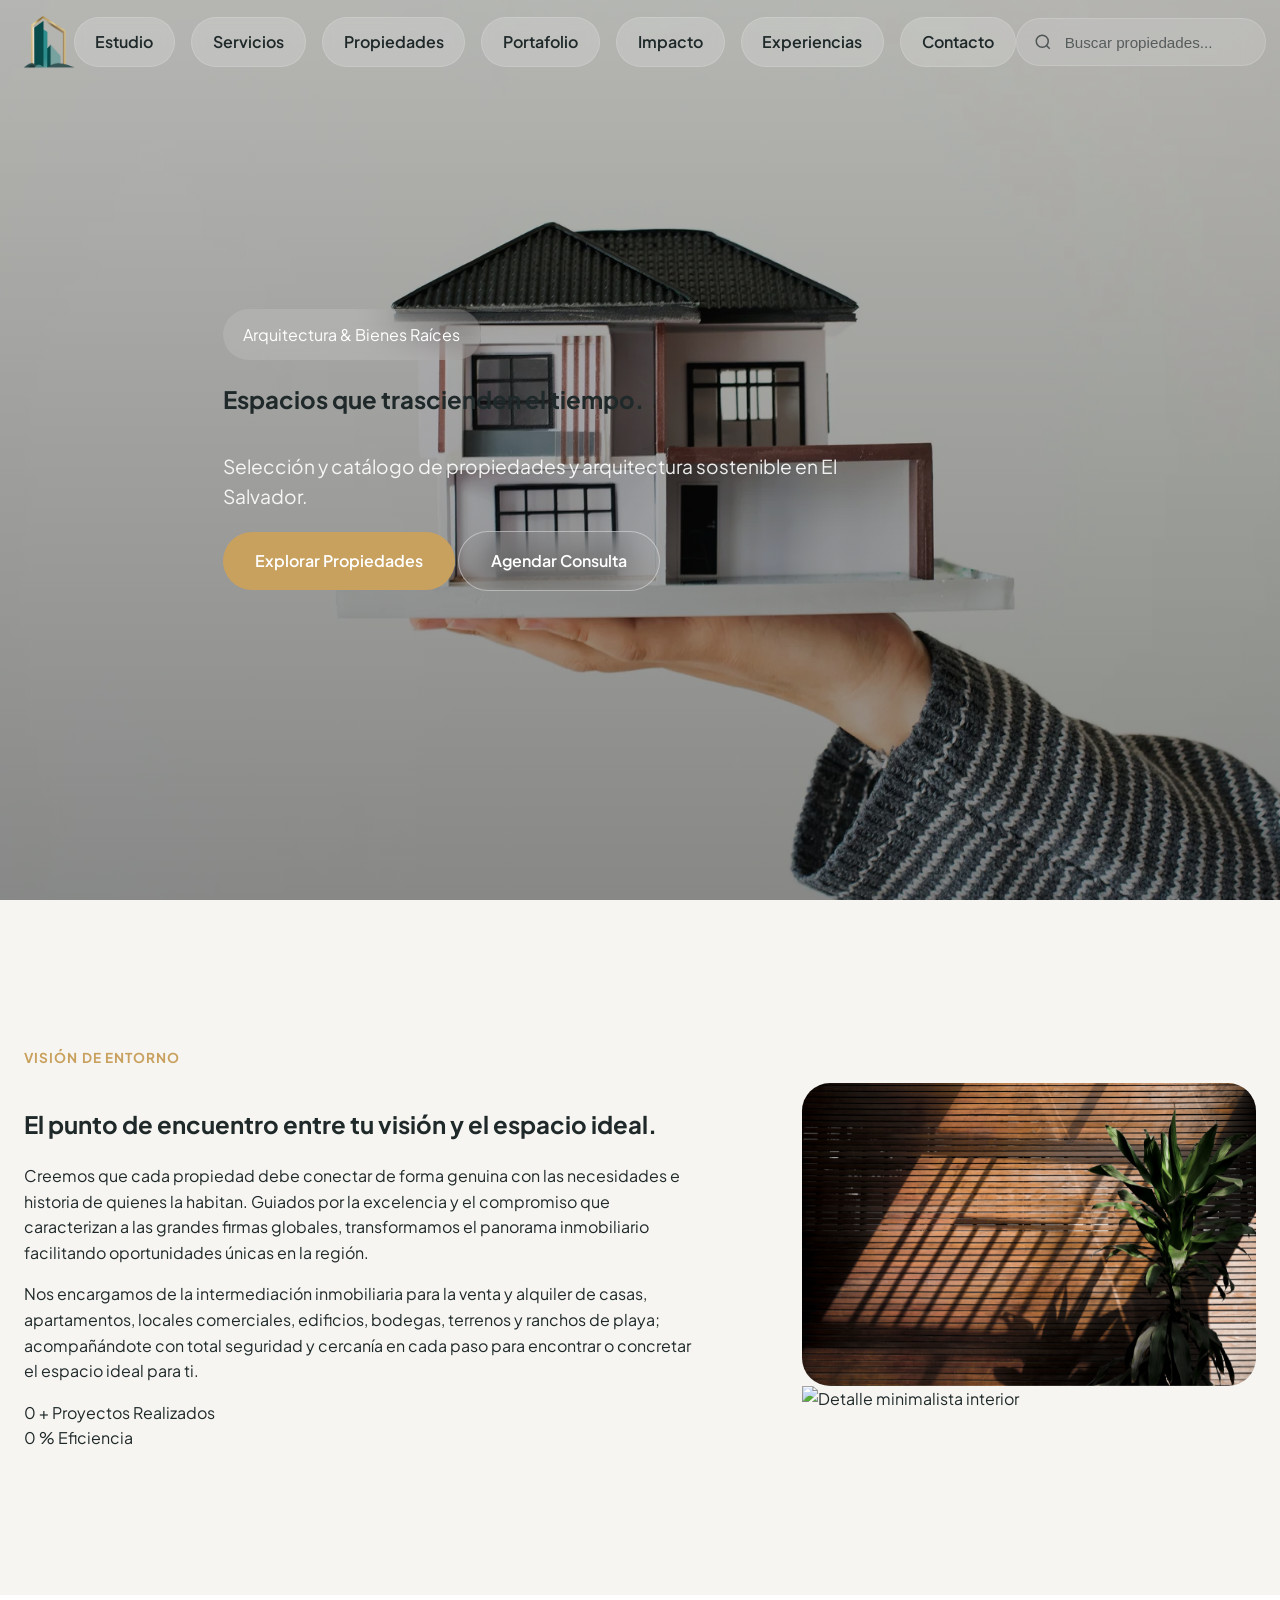
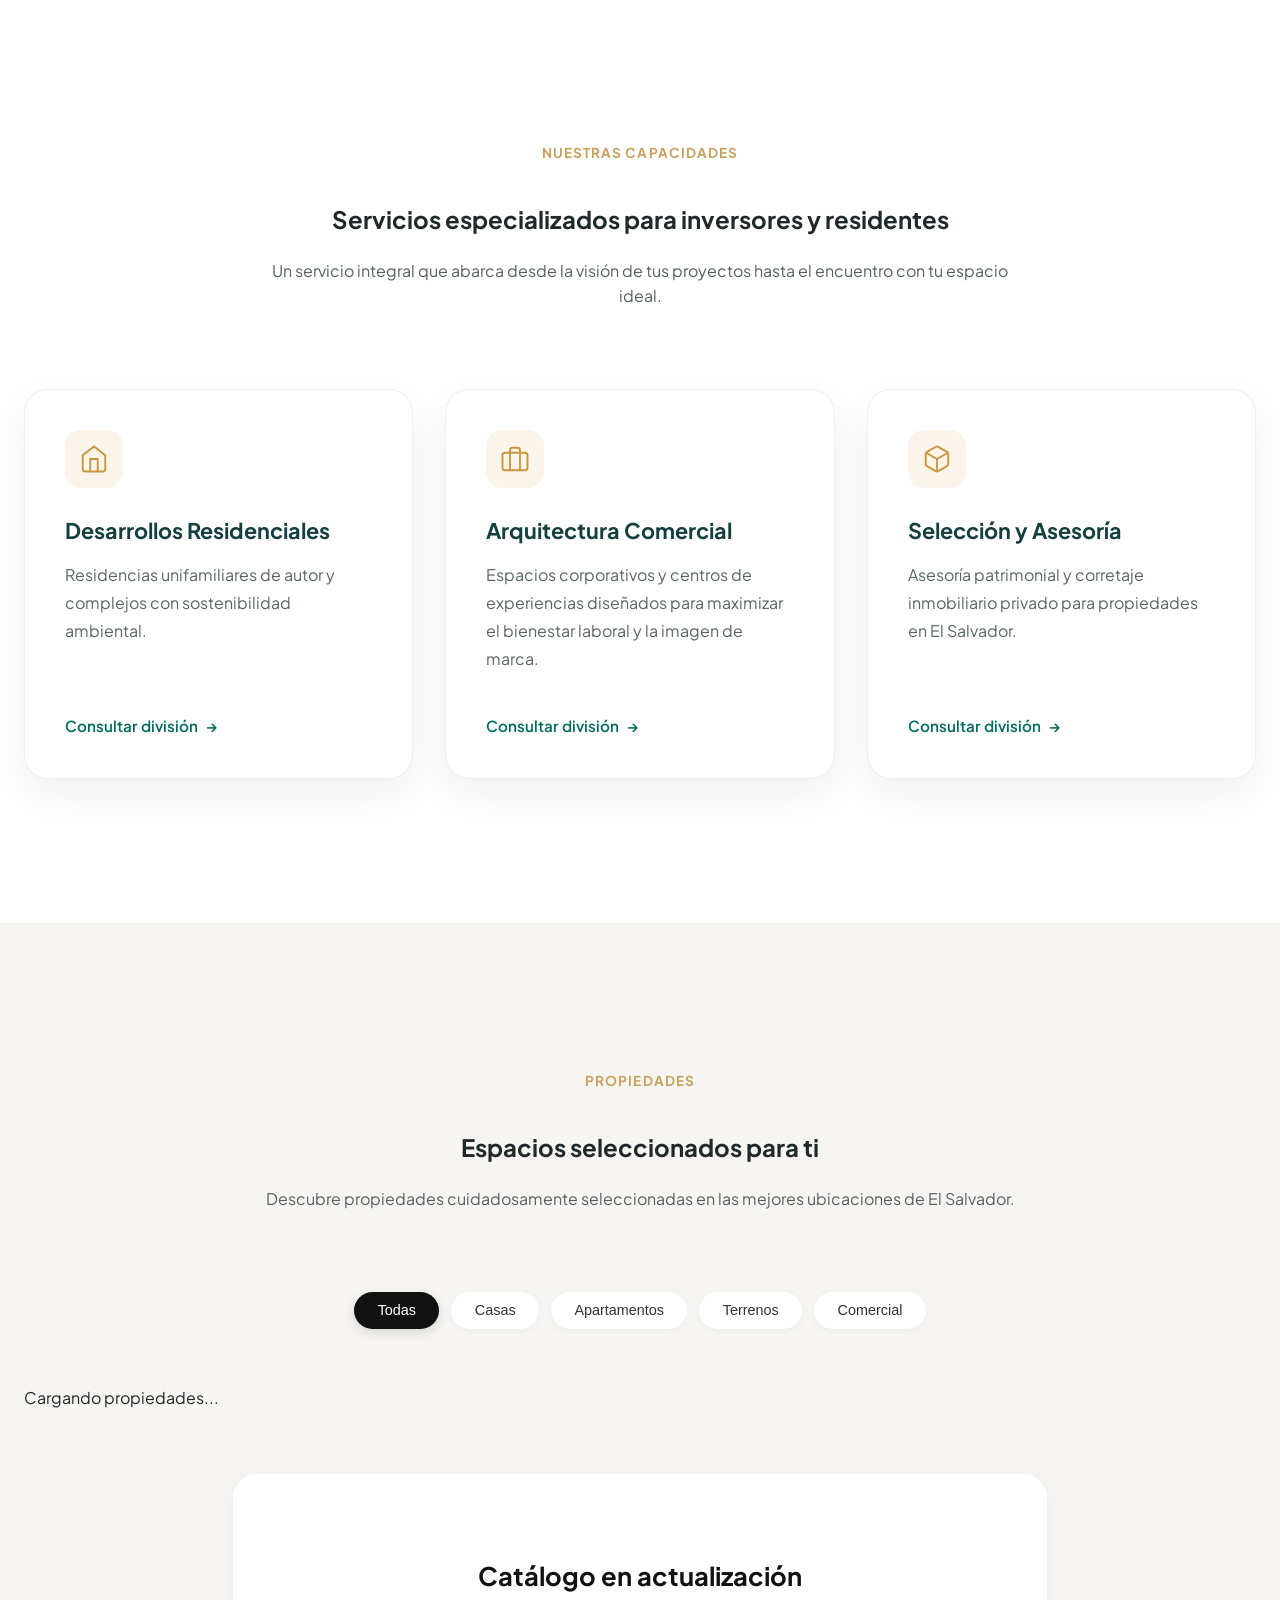
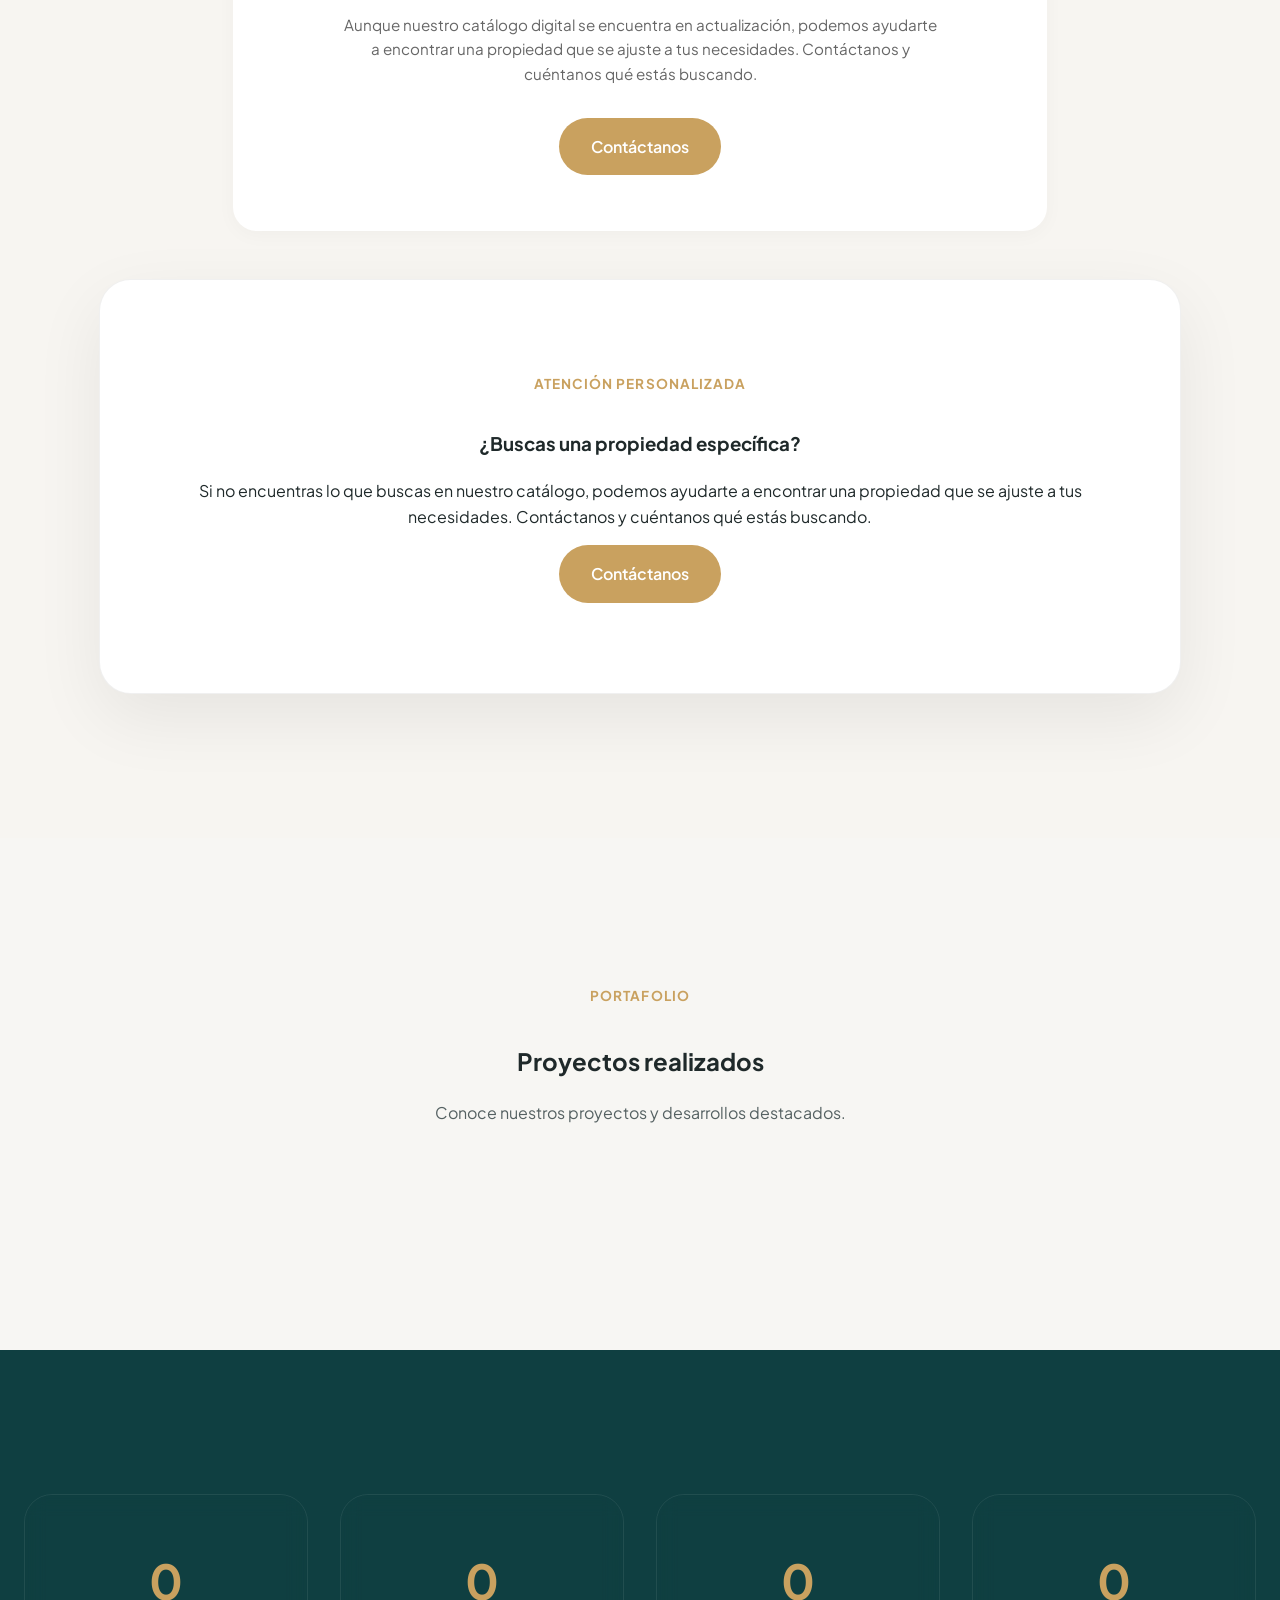
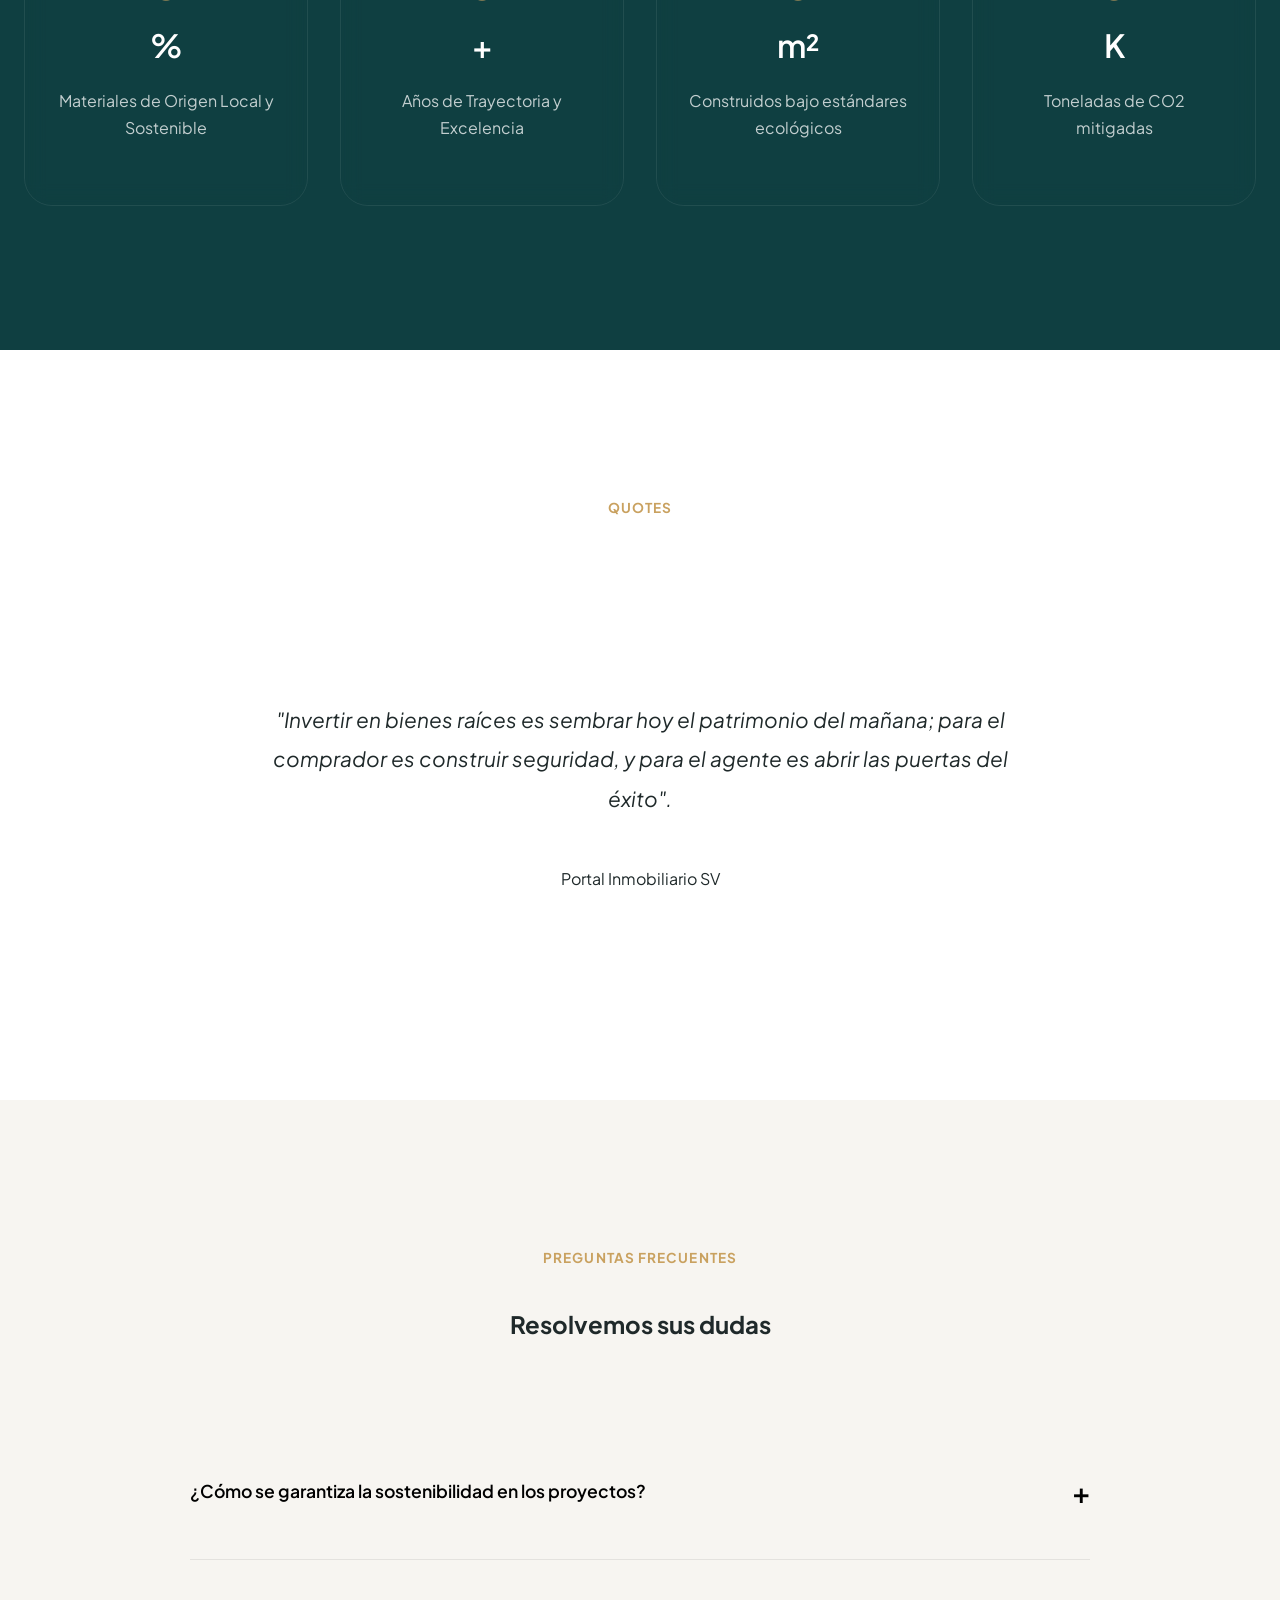
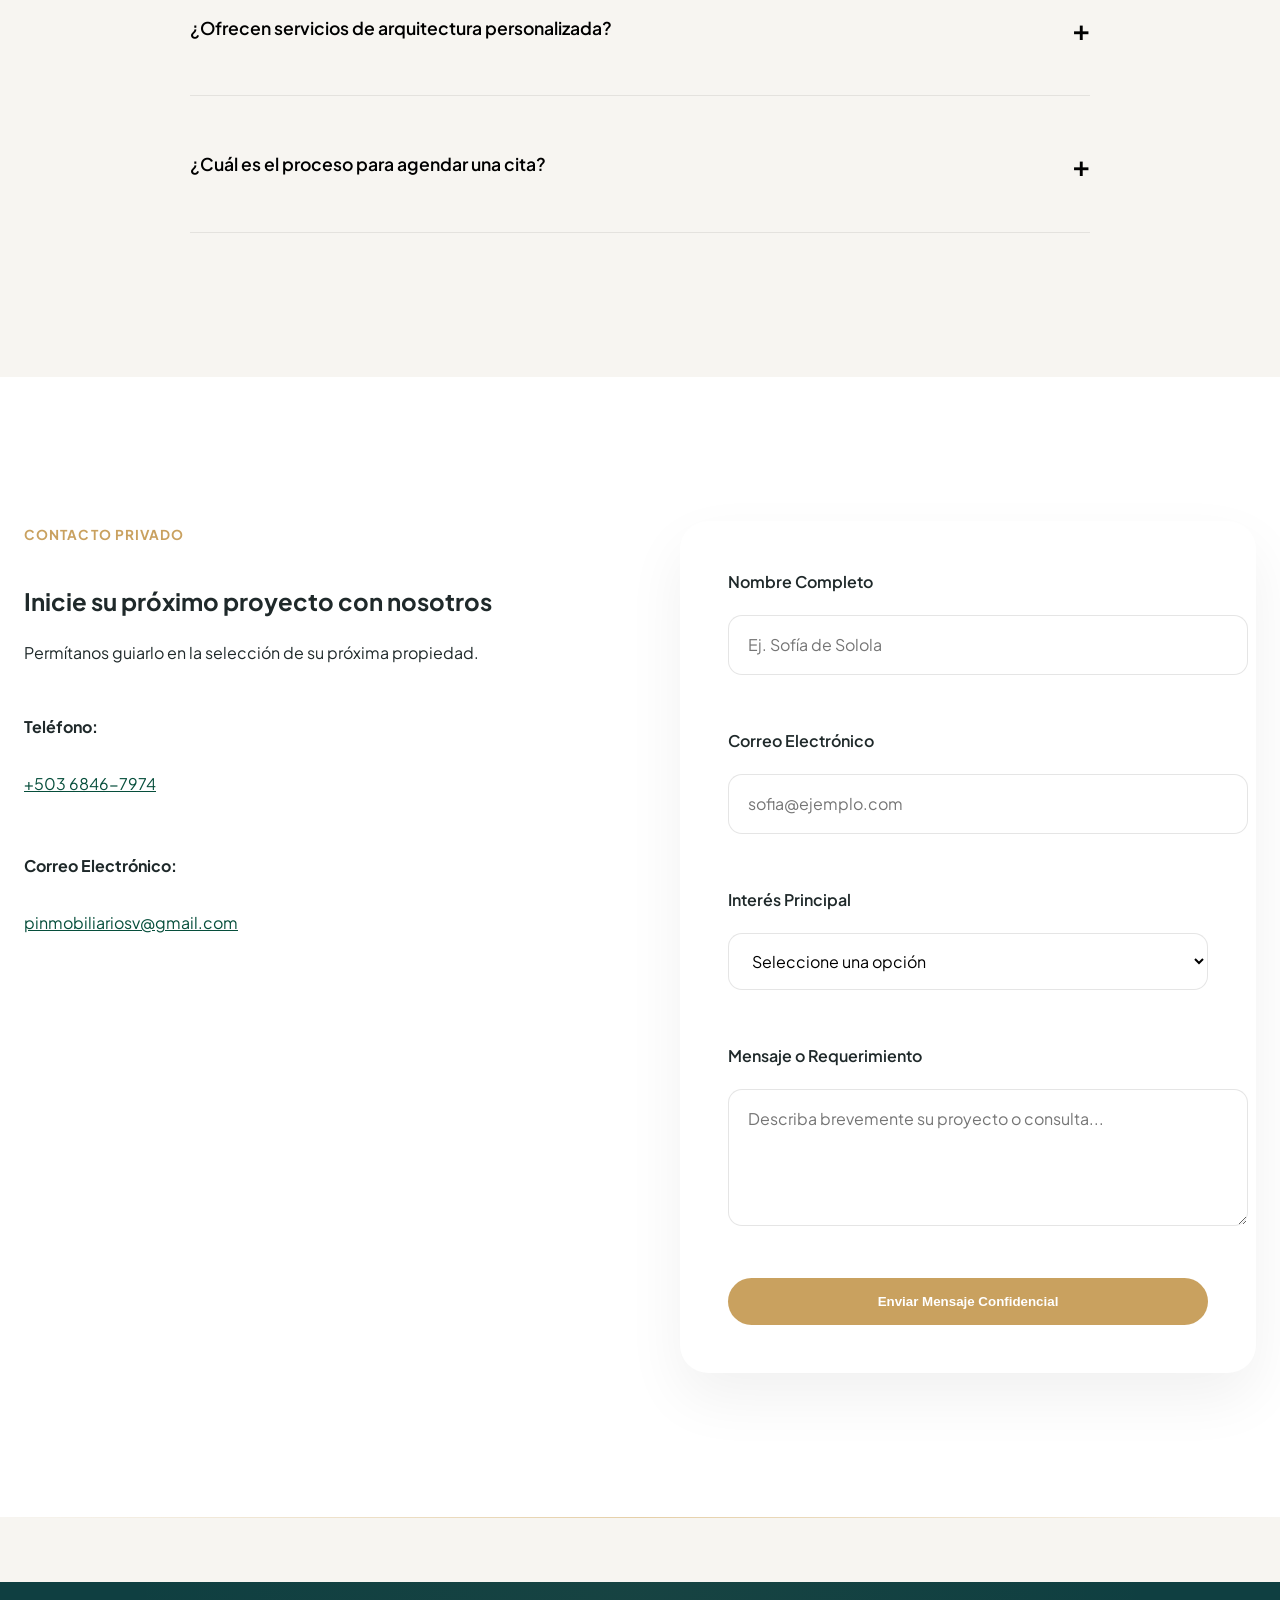
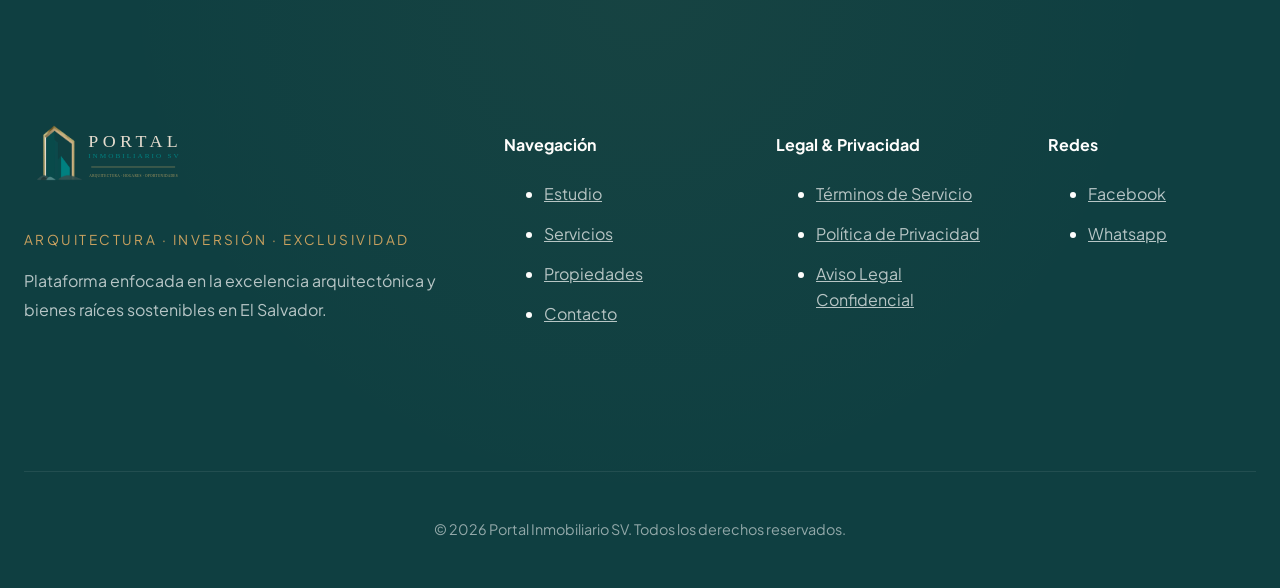
==== commit e01e1ea7: "Add files via upload" ====
--- a/index.html
+++ b/index.html
@@ -1,246 +1,1754 @@
-<!-- admin/index.html -->
 <!DOCTYPE html>
-<html lang="es">
+<html lang="es" class="no-js">
+
 <head>
-  <meta charset="UTF-8">
-  <meta name="viewport" content="width=device-width, initial-scale=1.0">
-  <title>Portal Inmobiliario SV — Panel de Control</title>
-  <link rel="stylesheet" href="admin.css">
-  <link rel="preconnect" href="https://fonts.googleapis.com">
-  <link rel="preconnect" href="https://fonts.gstatic.com" crossorigin>
-  <link href="https://fonts.googleapis.com/css2?family=Inter:wght@300;400;500;600&display=swap" rel="stylesheet">
-  <link rel="icon" type="image/png" href="assets/isotipo.png">
+
+    <meta charset="UTF-8">
+
+    <meta
+        name="viewport"
+        content="width=device-width, initial-scale=1.0, maximum-scale=5.0"
+    >
+
+    <title>
+        Portal Inmobiliario SV 
+    </title>
+
+    <link rel="icon" type="image/png" href="assets/images/isotipo.png">
+
+
+    <!-- ================================================================
+         PRIMARY META TAGS
+    ================================================================= -->
+
+    <meta
+        name="title"
+        content="Portal Inmobiliario SV | Luxury Real Estate & Sustainable Architecture"
+    >
+
+    <meta
+        name="description"
+        content="Plataforma líder en bienes raíces de lujo y arquitectura sostenible en El Salvador. Desarrollos residenciales exclusivos y proyectos comerciales de vanguardia."
+    >
+
+    <meta
+        name="keywords"
+        content="inmobiliaria lujo, arquitectura sostenible, bienes raices el salvador, residencias exclusivas, diseño arquitectonico"
+    >
+
+    <meta
+        name="author"
+        content="Portal Inmobiliario SV"
+    >
+
+    <meta
+        name="robots"
+        content="index, follow"
+    >
+
+
+    <!-- ================================================================
+         OPEN GRAPH
+    ================================================================= -->
+
+    <meta
+        property="og:type"
+        content="website"
+    >
+
+    <meta
+        property="og:url"
+        content="https://portalinmobiliariosv.com/"
+    >
+
+    <meta
+        property="og:title"
+        content="Portal Inmobiliario SV | Luxury Real Estate & Sustainable Architecture"
+    >
+
+    <meta
+        property="og:description"
+        content="Plataforma líder en bienes raíces de lujo y arquitectura sostenible en El Salvador."
+    >
+
+    <meta
+        property="og:image"
+        content="https://portalinmobiliariosv.com/assets/images/og-cover.jpg"
+    >
+
+
+    <!-- ================================================================
+         TWITTER
+    ================================================================= -->
+
+    <meta
+        property="twitter:card"
+        content="summary_large_image"
+    >
+
+    <meta
+        property="twitter:url"
+        content="https://portalinmobiliariosv.com/"
+    >
+
+    <meta
+        property="twitter:title"
+        content="Portal Inmobiliario SV | Luxury Real Estate & Sustainable Architecture"
+    >
+
+    <meta
+        property="twitter:description"
+        content="Plataforma líder en bienes raíces de lujo y arquitectura sostenible en El Salvador."
+    >
+
+    <meta
+        property="twitter:image"
+        content="https://portalinmobiliariosv.com/assets/images/og-cover.jpg"
+    >
+
+
+    <!-- ================================================================
+         SCHEMA.ORG
+    ================================================================= -->
+
+    <script type="application/ld+json">
+
+    {
+        "@context": "https://schema.org",
+        "@type": "RealEstateAgent",
+        "name": "Portal Inmobiliario SV",
+        "image": "https://portalinmobiliariosv.com/assets/logos/logo.svg",
+        "@id": "https://portalinmobiliariosv.com",
+        "url": "https://portalinmobiliariosv.com",
+        "telephone": "+50322000000",
+
+        "address": {
+            "@type": "PostalAddress",
+            "streetAddress": "Masferrer Norte, San Benito",
+            "addressLocality": "San Salvador",
+            "addressRegion": "San Salvador",
+            "postalCode": "1101",
+            "addressCountry": "SV"
+        },
+
+        "geo": {
+            "@type": "GeoCoordinates",
+            "latitude": 13.7019,
+            "longitude": -89.2437
+        },
+
+        "openingHoursSpecification": {
+            "@type": "OpeningHoursSpecification",
+            "dayOfWeek": [
+                "Monday",
+                "Tuesday",
+                "Wednesday",
+                "Thursday",
+                "Friday"
+            ],
+            "opens": "09:00",
+            "closes": "18:00"
+        },
+
+        "sameAs": [
+            "https://instagram.com/portalinmobiliariosv",
+            "https://linkedin.com/company/portalinmobiliariosv"
+        ]
+    }
+
+    </script>
+
+
+    <!-- ================================================================
+         GOOGLE FONTS
+    ================================================================= -->
+
+    <link
+        rel="preconnect"
+        href="https://fonts.googleapis.com"
+    >
+
+    <link
+        rel="preconnect"
+        href="https://fonts.gstatic.com"
+        crossorigin
+    >
+
+    <link
+        href="https://fonts.googleapis.com/css2?family=Plus+Jakarta+Sans:ital,wght@0,300;0,400;0,500;0,600;0,700;1,300;1,400&family=Quicksand:wght@300;400;500;600;700&display=swap"
+        rel="stylesheet"
+    >
+
+
+    <!-- ================================================================
+         CSS
+    ================================================================= -->
+
+    <link
+        rel="stylesheet"
+        href="css/components.css"
+    >
+
+    <link
+        rel="stylesheet"
+        href="css/animations.css"
+    >
+
+    <link
+        rel="stylesheet"
+        href="css/style.css"
+    >
+
+
+    <!-- ================================================================
+         JS FEATURE DETECTION
+    ================================================================= -->
+
+    <script>
+
+        document.documentElement.classList.remove('no-js');
+
+        document.documentElement.classList.add('js');
+
+    </script>
+
 </head>
-<body>
-
-  <section id="admin-login" class="admin-login" aria-labelledby="admin-login-title">
-    <form id="admin-login-form" class="admin-login-card">
-      <img src="assets/isotipo.png" alt="Portal Inmobiliario SV" class="admin-login-logo">
-      <span class="badge-subtitle">Acceso privado</span>
-      <h1 id="admin-login-title">Panel de Control</h1>
-      <p>Ingresa con la cuenta administradora.</p>
-
-      <label for="admin-email">Correo electrónico</label>
-      <input id="admin-email" type="email" class="form-control" required autocomplete="email">
-
-      <label for="admin-password">Contraseña</label>
-      <input id="admin-password" type="password" class="form-control" required autocomplete="current-password">
-
-      <p id="admin-login-error" class="admin-login-error" role="alert"></p>
-      <button id="admin-login-submit" type="submit" class="btn btn-primary btn-full">Ingresar</button>
-    </form>
-  </section>
-
-  <!-- Encabezado Principal Fijo -->
-  <header class="admin-header">
-    <div class="header-content">
-      <div class="brand">
-        <a href="#" class="admin-brand">
-          <img src="../assets/images/isotipo.png" alt="Portal Inmobiliario SV" class="admin-logo">
-          <span class="admin-brand-title">Portal Inmobiliario SV</span>
-          <span class="badge-subtitle">Panel de Control</span>
+
+
+<body>
+
+
+    <!-- ================================================================
+         HEADER
+    ================================================================= -->
+
+    <header
+        class="site-header"
+        id="masthead"
+    >
+
+        <div class="header-container">
+
+
+            <!-- BRAND -->
+
+            <a
+                href="#"
+                class="brand-logo"
+            >
+
+                <img
+                    src="assets/images/isotipo.png"
+                    alt="Portal Inmobiliario SV"
+                    class="brand-logo-image"
+                >
+
+            </a>
+
+
+            <!-- NAVIGATION -->
+
+            <nav
+                class="site-nav"
+                id="site-navigation"
+                aria-label="Navegación principal"
+            >
+
+                <ul class="nav-list">
+
+                    <li>
+                        <a
+                            href="#about"
+                            class="nav-link"
+                            data-section="about"
+                        >
+                            Estudio
+                        </a>
+                    </li>
+
+                    <li>
+                        <a
+                            href="#services"
+                            class="nav-link"
+                            data-section="services"
+                        >
+                            Servicios
+                        </a>
+                    </li>
+
+                    <li>
+                        <a
+                            href="#properties"
+                            class="nav-link"
+                            data-section="properties"
+                        >
+                            Propiedades
+                        </a>
+                    </li>
+
+                    <li>
+                        <a
+                            href="#portfolio"
+                            class="nav-link"
+                            data-section="portfolio"
+                        >
+                            Portafolio
+                        </a>
+                    </li>
+
+                    <li>
+                        <a
+                            href="#statistics"
+                            class="nav-link"
+                            data-section="statistics"
+                        >
+                            Impacto
+                        </a>
+                    </li>
+
+                    <li>
+                        <a
+                            href="#testimonials"
+                            class="nav-link"
+                            data-section="testimonials"
+                        >
+                            Experiencias
+                        </a>
+                    </li>
+
+                    <li>
+                        <a
+                            href="#contact"
+                            class="nav-link"
+                            data-section="contact"
+                        >
+                            Contacto
+                        </a>
+                    </li>
+
+                </ul>
+
+            </nav>
+
+
+            <!-- HEADER ACTIONS -->
+
+            <div class="header-actions">
+
+
+                <!-- SEARCH BUTTON -->
+
+                <button
+                    type="button"
+                    class="search-trigger-btn"
+                    id="searchTrigger"
+                    aria-label="Buscar propiedades"
+                >
+
+                    <svg
+                        width="18"
+                        height="18"
+                        viewBox="0 0 24 24"
+                        fill="none"
+                        stroke="currentColor"
+                        stroke-width="2"
+                        aria-hidden="true"
+                    >
+
+                        <circle
+                            cx="11"
+                            cy="11"
+                            r="8"
+                        ></circle>
+
+                        <line
+                            x1="21"
+                            y1="21"
+                            x2="16.65"
+                            y2="16.65"
+                        ></line>
+
+                    </svg>
+
+                    <span class="search-placeholder">
+                        Buscar propiedades...
+                    </span>
+
+                </button>
+
+
+                <!-- MOBILE MENU -->
+
+                <button
+                    type="button"
+                    class="mobile-menu-toggle"
+                    aria-expanded="false"
+                    aria-controls="site-navigation"
+                    aria-label="Menú móvil"
+                    id="menuToggle"
+                >
+
+                    <span class="hamburger-line"></span>
+
+                    <span class="hamburger-line"></span>
+
+                </button>
+
+            </div>
+
+
+            <!-- MOBILE OVERLAY -->
+
+            <div
+                class="nav-overlay"
+                id="navOverlay"
+            ></div>
+
+        </div>
+
+    </header>
+
+
+    <!-- ================================================================
+         MAIN
+    ================================================================= -->
+
+    <main id="main-content">
+
+
+        <!-- ============================================================
+             HERO
+        ============================================================= -->
+
+        <section
+            class="hero-section"
+            id="hero"
+        >
+
+            <div class="hero-bg-wrapper">
+
+
+                <div
+                    class="hero-slide active"
+                    style="background-image: url('assets/images/hero-1.jpg');"
+                ></div>
+
+
+                <div
+                    class="hero-slide"
+                    style="background-image: url('assets/images/hero-2.jpg');"
+                ></div>
+
+
+                <div
+                    class="hero-slide"
+                    style="background-image: url('assets/images/hero-3.jpg');"
+                ></div>
+
+
+                <div class="hero-overlay"></div>
+
+            </div>
+
+
+            <div class="hero-content container">
+
+
+                <div class="hero-badge">
+
+                    Arquitectura & Bienes Raíces
+
+                </div>
+
+
+                <h1 class="hero-title">
+
+                    Espacios que trascienden
+
+                    <span class="text-accent">
+                        el tiempo.
+                    </span>
+
+                </h1>
+
+
+                <p class="hero-subtitle">
+
+                    Selección y catálogo de propiedades
+                    y arquitectura sostenible en El Salvador.
+
+                </p>
+
+
+                <div class="hero-cta-group">
+
+
+                    <a
+                        href="#properties"
+                        class="btn btn-primary"
+                    >
+                        Explorar Propiedades
+                    </a>
+
+
+                    <a
+                        href="#contact"
+                        class="btn btn-outline"
+                    >
+                        Agendar Consulta
+                    </a>
+
+
+                </div>
+
+            </div>
+
+
+            <!-- SCROLL INDICATOR -->
+
+            <a
+                href="#about"
+                class="scroll-indicator"
+            >
+
+                <span class="scroll-text">
+                    Descubre
+                </span>
+
+                <span class="scroll-line"></span>
+
+            </a>
+
+        </section>
+
+
+        <!-- ============================================================
+             ABOUT / ESTUDIO
+        ============================================================= -->
+
+        <section
+            class="about-section section-padding"
+            id="about"
+        >
+
+            <div class="container">
+
+                <div class="about-grid">
+
+
+                    <div class="about-content">
+
+                        <span class="section-tag">
+                            Visión de Entorno
+                        </span>
+
+
+                        <h2 class="section-title">
+
+                            El punto de encuentro entre tu visión
+                            y el espacio ideal.
+
+                        </h2>
+
+
+                        <p class="section-lead">
+
+                            Creemos que cada propiedad debe conectar de forma
+                            genuina con las necesidades e historia de quienes
+                            la habitan. Guiados por la excelencia y el
+                            compromiso que caracterizan a las grandes firmas
+                            globales, transformamos el panorama inmobiliario
+                            facilitando oportunidades únicas en la región.
+
+                        </p>
+
+
+                        <p class="section-desc">
+
+                            Nos encargamos de la intermediación inmobiliaria
+                            para la venta y alquiler de casas, apartamentos,
+                            locales comerciales, edificios, bodegas, terrenos
+                            y ranchos de playa; acompañándote con total
+                            seguridad y cercanía en cada paso para encontrar
+                            o concretar el espacio ideal para ti.
+
+                        </p>
+
+
+                        <div class="about-metrics-row">
+
+
+                            <div class="metric-item">
+
+                                <span
+                                    class="metric-number"
+                                    data-target="15"
+                                >
+                                    0
+                                </span>
+
+                                <span class="metric-suffix">
+                                    +
+                                </span>
+
+                                <span class="metric-label">
+                                    Proyectos Realizados
+                                </span>
+
+                            </div>
+
+
+                            <div class="metric-item">
+
+                                <span
+                                    class="metric-number"
+                                    data-target="98"
+                                >
+                                    0
+                                </span>
+
+                                <span class="metric-suffix">
+                                    %
+                                </span>
+
+                                <span class="metric-label">
+                                    Eficiencia
+                                </span>
+
+                            </div>
+
+
+                        </div>
+
+                    </div>
+
+
+                    <div class="about-visuals">
+
+                        <div class="architectural-card-stack">
+
+
+                            <div class="arch-img-main">
+
+                                <img
+                                    src="assets/images/about-main.jpg"
+                                    alt="Arquitectura sostenible moderna"
+                                    loading="lazy"
+                                >
+
+                            </div>
+
+
+                            <div class="arch-img-float">
+
+                                <img
+                                    src="assets/images/ab-detail.png"
+                                    alt="Detalle minimalista interior"
+                                    loading="lazy"
+                                >
+
+                            </div>
+
+
+                        </div>
+
+                    </div>
+
+
+                </div>
+
+            </div>
+
+        </section>
+
+<section class="services-section section-padding bg-surface" id="services">
+
+    <div class="container">
+
+        <div class="section-header text-center">
+
+            <span class="section-tag">
+                Nuestras Capacidades
+            </span>
+
+            <h2 class="section-title">
+                Servicios especializados para inversores y residentes
+            </h2>
+
+            <p class="section-subtitle">
+                Un servicio integral que abarca desde la visión de tus proyectos
+                hasta el encuentro con tu espacio ideal.
+            </p>
+
+        </div>
+
+
+        <div class="services-grid">
+
+            <!-- SERVICIO 1 -->
+
+            <article class="service-card">
+
+                <div class="service-icon">
+
+                    <svg
+                        width="32"
+                        height="32"
+                        viewBox="0 0 24 24"
+                        fill="none"
+                        stroke="currentColor"
+                        stroke-width="1.5"
+                    >
+                        <path
+                            d="M3 9l9-7 9 7v11a2 2 0 0 1-2 2H5a2 2 0 0 1-2-2z"
+                        ></path>
+
+                        <polyline
+                            points="9 22 9 12 15 12 15 22"
+                        ></polyline>
+
+                    </svg>
+
+                </div>
+
+
+                <h3>
+                    Desarrollos Residenciales
+                </h3>
+
+
+                <p>
+                    Residencias unifamiliares de autor y complejos con
+                    sostenibilidad ambiental.
+                </p>
+
+
+                <a
+                    href="#contact"
+                    class="service-link"
+                >
+                    Consultar división
+                    <span>&rarr;</span>
+                </a>
+
+            </article>
+
+
+            <!-- SERVICIO 2 -->
+
+            <article class="service-card">
+
+                <div class="service-icon">
+
+                    <svg
+                        width="32"
+                        height="32"
+                        viewBox="0 0 24 24"
+                        fill="none"
+                        stroke="currentColor"
+                        stroke-width="1.5"
+                    >
+                        <rect
+                            x="2"
+                            y="7"
+                            width="20"
+                            height="14"
+                            rx="2"
+                            ry="2"
+                        ></rect>
+
+                        <path
+                            d="M16 21V5a2 2 0 0 0-2-2h-4a2 2 0 0 0-2 2v16"
+                        ></path>
+
+                    </svg>
+
+                </div>
+
+
+                <h3>
+                    Arquitectura Comercial
+                </h3>
+
+
+                <p>
+                    Espacios corporativos y centros de experiencias
+                    diseñados para maximizar el bienestar laboral
+                    y la imagen de marca.
+                </p>
+
+
+                <a
+                    href="#contact"
+                    class="service-link"
+                >
+                    Consultar división
+                    <span>&rarr;</span>
+                </a>
+
+            </article>
+
+
+            <!-- SERVICIO 3 -->
+
+            <article class="service-card">
+
+                <div class="service-icon">
+
+                    <svg
+                        width="32"
+                        height="32"
+                        viewBox="0 0 24 24"
+                        fill="none"
+                        stroke="currentColor"
+                        stroke-width="1.5"
+                    >
+                        <path
+                            d="M21 16V8a2 2 0 0 0-1-1.73l-7-4a2 2 0 0 0-2 0l-7 4A2 2 0 0 0 3 8v8a2 2 0 0 0 1 1.73l7 4a2 2 0 0 0 2 0l7-4A2 2 0 0 0 21 16z"
+                        ></path>
+
+                        <polyline
+                            points="3.27 6.96 12 12.01 20.73 6.96"
+                        ></polyline>
+
+                        <line
+                            x1="12"
+                            y1="22.08"
+                            x2="12"
+                            y2="12"
+                        ></line>
+
+                    </svg>
+
+                </div>
+
+
+                <h3>
+                    Selección y Asesoría 
+                </h3>
+
+
+                <p>
+                    Asesoría patrimonial y corretaje inmobiliario
+                    privado para propiedades en El Salvador.
+                </p>
+
+
+                <a
+                    href="#contact"
+                    class="service-link"
+                >
+                    Consultar división
+                    <span>&rarr;</span>
+                </a>
+
+            </article>
+
+        </div>
+
+    </div>
+
+</section>
+
+<!-- ============================================================
+     PROPERTIES
+     Catálogo dinámico
+============================================================= -->
+<section class="properties-section section-padding" id="properties">
+
+    <div class="container">
+
+        <!-- ENCABEZADO -->
+        <div class="section-header text-center">
+            <span class="section-tag">Propiedades</span>
+            <h2 class="section-title">Espacios seleccionados para ti</h2>
+            <p class="section-subtitle">
+                Descubre propiedades cuidadosamente seleccionadas en las mejores ubicaciones de El Salvador.
+            </p>
+        </div>
+
+        <!-- FILTROS DE CATEGORÍA -->
+        <div class="properties-filters" id="propertiesFilters">
+            <button type="button" class="property-filter active" data-filter="all">Todas</button>
+            <button type="button" class="property-filter" data-filter="Casa">Casas</button>
+            <button type="button" class="property-filter" data-filter="Apartamento">Apartamentos</button>
+            <button type="button" class="property-filter" data-filter="Terreno">Terrenos</button>
+            <button type="button" class="property-filter" data-filter="Comercial">Comercial</button>
+        </div>
+
+        <!-- CATÁLOGO DINÁMICO -->
+        <div class="properties-grid" id="propertiesGrid">
+            <div class="properties-loading">
+                <span></span>
+                <p>Cargando propiedades...</p>
+            </div>
+        </div>
+
+        <!-- ESTADO VACÍO / CATÁLOGO OCULTO -->
+        <div class="properties-empty" id="propertiesEmpty" hidden>
+            <div class="empty-icon">
+                <i class="ph ph-house-line"></i>
+            </div>
+            <h3>Catálogo en actualización</h3>
+            <p id="emptyMessageText">
+                Aunque nuestro catálogo digital se encuentra en actualización, podemos ayudarte a encontrar una propiedad que se ajuste a tus necesidades. Contáctanos y cuéntanos qué estás buscando.
+            </p>
+            <a href="#contact" class="btn btn-primary">Contáctanos</a>
+        </div>
+
+        <!-- CONTACTO PARA BÚSQUEDAS PERSONALIZADAS -->
+        <div class="properties-contact-card" id="propertiesContactCard">
+            <div class="properties-contact-content">
+                <span class="section-tag">Atención personalizada</span>
+                <h3>¿Buscas una propiedad específica?</h3>
+                <p>
+                    Si no encuentras lo que buscas en nuestro catálogo, podemos ayudarte a encontrar una propiedad que se ajuste a tus necesidades. Contáctanos y cuéntanos qué estás buscando.
+                </p>
+                <a href="#contact" class="btn btn-primary">Contáctanos</a>
+            </div>
+        </div>
+
+    </div>
+
+</section>
+
+<!-- MODAL / VIEWER PARA GALERÍA (HASTA 15 MULTIMEDIA) -->
+<div class="property-modal" id="propertyModal" aria-hidden="true" hidden>
+    <div class="modal-overlay" data-close-modal></div>
+    <div class="modal-container">
+        <button type="button" class="modal-close" data-close-modal aria-label="Cerrar">&times;</button>
+        
+        <div class="modal-body" id="modalPropertyDetails">
+            <!-- El contenido dinámico de la galería y detalles de la propiedad se inyectará mediante JS -->
+        </div>
+    </div>
+</div>
+
+<section
+    class="portfolio-section section-padding"
+    id="portfolio"
+>
+
+    <div class="container">
+
+        <div class="section-header text-center">
+
+            <span class="section-tag">
+                Portafolio
+            </span>
+
+            <h2 class="section-title">
+                Proyectos realizados
+            </h2>
+
+            <p class="section-subtitle">
+                Conoce nuestros proyectos y desarrollos destacados.
+            </p>
+
+        </div>
+
+        <!-- AQUÍ IRÁN LOS PROYECTOS -->
+        <div
+            class="portfolio-grid"
+            id="portfolioGrid"
+        >
+        </div>
+
+    </div>
+
+</section>
+
+        <!-- ============================================================
+             STATISTICS
+        ============================================================= -->
+
+        <section
+            class="statistics-section section-padding"
+            id="statistics"
+        >
+
+            <div class="container">
+
+                <div class="stats-grid-wrapper">
+
+
+                    <div class="stat-box">
+
+                        <span
+                            class="stat-number"
+                            data-target="100"
+                        >
+                            0
+                        </span>
+
+                        <span class="stat-sym">
+                            %
+                        </span>
+
+                        <p class="stat-label">
+
+                            Materiales de Origen Local y Sostenible
+
+                        </p>
+
+                    </div>
+
+
+                    <div class="stat-box">
+
+                        <span
+                            class="stat-number"
+                            data-target="15"
+                        >
+                            0
+                        </span>
+
+                        <span class="stat-sym">
+                            +
+                        </span>
+
+                        <p class="stat-label">
+
+                            Años de Trayectoria y Excelencia
+
+                        </p>
+
+                    </div>
+
+
+                    <div class="stat-box">
+
+                        <span
+                            class="stat-number"
+                            data-target="24000"
+                        >
+                            0
+                        </span>
+
+                        <span class="stat-sym">
+                            m²
+                        </span>
+
+                        <p class="stat-label">
+
+                            Construidos bajo estándares ecológicos
+
+                        </p>
+
+                    </div>
+
+
+                    <div class="stat-box">
+
+                        <span
+                            class="stat-number"
+                            data-target="10"
+                        >
+                            0
+                        </span>
+
+                        <span class="stat-sym">
+                            K
+                        </span>
+
+                        <p class="stat-label">
+
+                            Toneladas de CO2 mitigadas
+
+                        </p>
+
+                    </div>
+
+
+                </div>
+
+            </div>
+
+        </section>
+
+
+        <!-- ============================================================
+             TESTIMONIALS
+        ============================================================= -->
+
+        <section
+            class="testimonials-section section-padding bg-surface"
+            id="testimonials"
+        >
+
+            <div class="container">
+
+
+                <div class="section-header text-center">
+
+                    <span class="section-tag">
+                        Quotes
+                    </span>
+
+                </div>
+
+
+                <div
+                    class="testimonials-carousel"
+                    id="testimonialsCarousel"
+                >
+
+
+                    <div class="testimonial-card active">
+
+                        <p class="testimonial-quote">
+
+                            "Invertir en bienes raíces es sembrar hoy
+                            el patrimonio del mañana; para el comprador
+                            es construir seguridad, y para el agente
+                            es abrir las puertas del éxito".
+
+                        </p>
+
+
+                        <div>
+
+                            <span>
+                                Portal Inmobiliario SV
+                            </span>
+
+                        </div>
+
+                    </div>
+
+
+                </div>
+
+            </div>
+
+        </section>
+
+
+        <!-- ============================================================
+             FAQ
+        ============================================================= -->
+
+        <section
+            class="faq-section section-padding"
+            id="faq"
+        >
+
+            <div class="container">
+
+
+                <div class="section-header text-center">
+
+                    <span class="section-tag">
+                        Preguntas Frecuentes
+                    </span>
+
+                    <h2 class="section-title">
+                        Resolvemos sus dudas
+                    </h2>
+
+                </div>
+
+
+                <div
+                    class="faq-accordion"
+                    id="faqAccordion"
+                >
+
+
+                    <!-- FAQ 1 -->
+
+                    <div class="faq-item">
+
+                        <button
+                            type="button"
+                            class="faq-question"
+                            aria-expanded="false"
+                        >
+
+                            <span>
+                                ¿Cómo se garantiza la sostenibilidad
+                                en los proyectos?
+                            </span>
+
+                            <span class="faq-icon">
+                                +
+                            </span>
+
+                        </button>
+
+
+                        <div class="faq-answer">
+
+                            <p>
+
+                               Diseñamos proyectos sostenibles equipados con aprovechamiento de agua de lluvia, paneles solares, ventilación natural y materiales ecológicos certificados.
+
+                            </p>
+
+                        </div>
+
+                    </div>
+
+
+                    <!-- FAQ 2 -->
+
+                    <div class="faq-item">
+
+                        <button
+                            type="button"
+                            class="faq-question"
+                            aria-expanded="false"
+                        >
+
+                            <span>
+                                ¿Ofrecen servicios de arquitectura personalizada?
+                            </span>
+
+                            <span class="faq-icon">
+                                +
+                            </span>
+
+                        </button>
+
+
+                        <div class="faq-answer">
+
+                            <p>
+
+                                Sí, contamos con este servicio de
+                                arquitectura encargado de diseñar y construir
+                                proyectos residenciales y comerciales a la
+                                medida para nuestros clientes privados. Este servicio queda sujeto a disponibilidad.
+
+                            </p>
+
+                        </div>
+
+                    </div>
+
+
+                    <!-- FAQ 3 -->
+
+                    <div class="faq-item">
+
+                        <button
+                            type="button"
+                            class="faq-question"
+                            aria-expanded="false"
+                        >
+
+                            <span>
+                                ¿Cuál es el proceso para agendar
+                                una cita?
+                            </span>
+
+                            <span class="faq-icon">
+                                +
+                            </span>
+
+                        </button>
+
+
+                        <div class="faq-answer">
+
+                            <p>
+
+                                Puede completar nuestro formulario de contacto o enviarnos un correo electrónico a pinmobiliariosv@gmail.com
+
+                            </p>
+
+                        </div>
+
+                    </div>
+
+
+                </div>
+
+            </div>
+
+        </section>
+
+
+        <!-- ============================================================
+             CONTACT
+        ============================================================= -->
+
+        <section
+            class="contact-section section-padding bg-surface"
+            id="contact"
+        >
+
+            <div class="container">
+
+
+                <div class="contact-grid">
+
+
+                    <!-- CONTACT INFORMATION -->
+
+                    <div class="contact-info-col">
+
+
+                        <span class="section-tag">
+                            Contacto Privado
+                        </span>
+
+
+                        <h2 class="section-title">
+
+                            Inicie su próximo proyecto
+                            con nosotros
+
+                        </h2>
+
+
+                        <p class="section-desc">
+
+                            Permítanos guiarlo en la selección de su próxima
+                            propiedad.
+
+                        </p>
+
+
+                        <div class="contact-details-list">
+
+    <div class="contact-detail-item">
+        <strong>Teléfono:</strong><br>
+        <a href="tel:+50368467974" class="contact-link">+503 6846-7974</a>
+    </div>
+
+    <div class="contact-detail-item">
+        <strong>Correo Electrónico:</strong><br>
+        <a href="mailto:pinmobiliariosv@gmail.com" class="contact-link">pinmobiliariosv@gmail.com</a>
+    </div>
+
+</div>
+
+                    </div>
+
+
+                    <!-- CONTACT FORM -->
+
+                    <div class="contact-form-col">
+
+
+                        <form
+                            id="luxuryContactForm"
+                            class="luxury-form"
+                            novalidate
+                        >
+
+
+                            <!-- NAME -->
+
+                            <div class="form-group">
+
+                                <label for="name">
+                                    Nombre Completo
+                                </label>
+
+                                <input
+                                    type="text"
+                                    id="name"
+                                    name="name"
+                                    required
+                                    placeholder="Ej. Sofía de Solola"
+                                >
+
+                                <span
+                                    class="error-message"
+                                    id="nameError"
+                                >
+                                    Por favor ingrese su nombre.
+                                </span>
+
+                            </div>
+
+
+                            <!-- EMAIL -->
+
+                            <div class="form-group">
+
+                                <label for="email">
+                                    Correo Electrónico
+                                </label>
+
+                                <input
+                                    type="email"
+                                    id="email"
+                                    name="email"
+                                    required
+                                    placeholder="sofia@ejemplo.com"
+                                >
+
+                                <span
+                                    class="error-message"
+                                    id="emailError"
+                                >
+                                    Ingrese un correo electrónico válido.
+                                </span>
+
+                            </div>
+
+
+                            <!-- SERVICE -->
+
+                            <div class="form-group">
+
+                                <label for="service">
+                                    Interés Principal
+                                </label>
+
+                                <select
+                                    id="service"
+                                    name="service"
+                                    required
+                                >
+
+                                    <option
+                                        value=""
+                                        disabled
+                                        selected
+                                    >
+                                        Seleccione una opción
+                                    </option>
+
+                                    <option value="residential">
+                                        Residencias de Lujo
+                                    </option>
+
+                                    <option value="sustainable">
+                                        Eco-Arquitectura
+                                    </option>
+
+                                    <option value="commercial">
+                                        Desarrollo Comercial
+                                    </option>
+
+                                    <option value="advisory">
+                                        Asesoría Patrimonial
+                                    </option>
+
+                                </select>
+
+                            </div>
+
+
+                            <!-- MESSAGE -->
+
+                            <div class="form-group">
+
+                                <label for="message">
+                                    Mensaje o Requerimiento
+                                </label>
+
+                                <textarea
+                                    id="message"
+                                    name="message"
+                                    rows="4"
+                                    required
+                                    placeholder="Describa brevemente su proyecto o consulta..."
+                                ></textarea>
+
+                                <span
+                                    class="error-message"
+                                    id="messageError"
+                                >
+                                    Ingrese su mensaje.
+                                </span>
+
+                            </div>
+
+
+                            <!-- SUBMIT -->
+
+                            <button
+                                type="submit"
+                                class="btn btn-primary btn-full"
+                            >
+                                Enviar Mensaje Confidencial
+                            </button>
+
+
+                            <!-- SUCCESS -->
+
+                            <div
+                                class="form-success-state"
+                                id="formSuccess"
+                                style="display: none;"
+                            >
+
+                                <p>
+
+                                    Gracias. Su solicitud ha sido recibida
+                                    con éxito. Nuestro equipo se pondrá
+                                    en contacto con usted a la brevedad.
+
+                                </p>
+
+                            </div>
+
+
+                        </form>
+
+                    </div>
+
+                </div>
+
+    </main>
+
+
+    <!-- ================================================================
+         FOOTER
+    ================================================================= -->
+
+    <div class="footer-divider"></div>
+
+
+    <footer class="site-footer">
+
+        <div class="container">
+
+
+            <div class="footer-grid">
+
+
+                <!-- BRAND -->
+
+                <div class="footer-brand-col">
+
+
+                    <a
+                        href="#"
+                        class="brand-logo footer-logo"
+                    >
+
+                        <img
+                            src="assets/images/Tarjeta1.svg"
+                            alt="Portal Inmobiliario SV"
+                        >
+
+                    </a>
+
+
+                    <div class="footer-tagline">
+
+                        Arquitectura · Inversión · Exclusividad
+
+                    </div>
+
+
+                    <p>
+
+                        Plataforma enfocada en la excelencia
+                        arquitectónica y bienes raíces sostenibles
+                        en El Salvador.
+
+                    </p>
+
+                </div>
+
+
+                <!-- NAVIGATION -->
+
+                <div class="footer-links-col">
+
+                    <h4>
+                        Navegación
+                    </h4>
+
+
+                    <ul>
+
+                        <li>
+                            <a href="#about">
+                                Estudio
+                            </a>
+                        </li>
+
+                        <li>
+                            <a href="#services">
+                                Servicios
+                            </a>
+                        </li>
+
+                        <li>
+                            <a href="#properties">
+                                Propiedades
+                            </a>
+                        </li>
+
+                        <li>
+                            <a href="#contact">
+                                Contacto
+                            </a>
+                        </li>
+
+                    </ul>
+
+                </div>
+
+
+                <!-- LEGAL -->
+
+                <div class="footer-links-col">
+
+                    <h4>
+                        Legal & Privacidad
+                    </h4>
+
+
+                    <ul>
+
+                        <li>
+                            <a href="#">
+                                Términos de Servicio
+                            </a>
+                        </li>
+
+                        <li>
+                            <a href="#">
+                                Política de Privacidad
+                            </a>
+                        </li>
+
+                        <li>
+                            <a href="#">
+                                Aviso Legal Confidencial
+                            </a>
+                        </li>
+
+                    </ul>
+
+                </div>
+
+
+                <!-- SOCIAL -->
+
+                <div class="footer-links-col">
+
+                    <h4>
+                        Redes
+                    </h4>
+
+
+                    <ul>
+
+                        <li>
+                            <a
+                                href="https://www.facebook.com/portalinmobiliariosv0/"
+                                target="_blank"
+                                rel="noopener"
+                            >
+                                Facebook
+                            </a>
+                        </li>
+
+                        <li>
+                            <a
+                                href="https://wa.me/50368467974"
+                                target="_blank"
+                                rel="noopener"
+                            >
+                                Whatsapp
+                            </a>
+                        </li>
+
+                    </ul>
+
+                </div>
+
+
+            </div>
+
+
+            <div class="footer-bottom">
+
+                <p>
+
+                    &copy; 2026 Portal Inmobiliario SV.
+                    Todos los derechos reservados.
+
+                </p>
+
+            </div>
+
+
+        </div>
+
+    </footer>
+
+<!-- Search Modal -->
+
+<div
+    class="search-modal"
+    id="searchModal"
+    role="dialog"
+    aria-modal="true"
+    aria-label="Buscador global"
+>
+
+    <div class="search-modal-header">
+
+        <input
+            type="text"
+            id="globalSearchInput"
+            placeholder="Buscar propiedades..."
+            aria-label="Campo de búsqueda"
+        >
+
+        <button
+            class="close-search-btn"
+            id="closeSearchBtn"
+            aria-label="Cerrar buscador"
+            type="button"
+        >
+            &times;
+        </button>
+
+    </div>
+
+    <div
+        class="search-results-container"
+        id="searchResultsContainer"
+    >
+
+        <p class="search-hint">
+            Para más información sobre nuestras propiedades y proyectos,
+            contáctanos directamente.
+        </p>
+
+        <a
+            href="#contact"
+            class="search-contact-link"
+            id="searchContactLink"
+        >
+            Ir a contacto
         </a>
-      </div>
-      <div class="admin-header-actions">
-        <button id="btn-open-modal" class="btn btn-primary">
-          <svg width="16" height="16" viewBox="0 0 24 24" fill="none" stroke="currentColor" stroke-width="2"><path d="M12 5v14M5 12h14"/></svg>
-          Nueva Propiedad
-        </button>
-        <button id="btn-logout" type="button" class="btn btn-secondary btn-sm">
-          Salir
-        </button>
-      </div>
+
     </div>
-  </header>
-
-  <!-- Contenedor Principal del Dashboard -->
-  <main class="admin-container">
-    <section class="card">
-      <div class="card-header">
-        <div>
-          <h2>Catálogo de Propiedades</h2>
-          <p class="text-muted">Gestiona la visibilidad y detalles del inventario en tiempo real.</p>
-        </div>
-        <div class="filter-group">
-          <input type="text" id="search-input" placeholder="Buscar por título o ubicación..." class="form-control input-search">
-        </div>
-      </div>
-
-      <div class="table-responsive">
-        <table class="admin-table">
-          <thead>
-            <tr>
-              <th>Propiedad</th>
-              <th>Tipo</th>
-              <th>Precio</th>
-              <th>Estado</th>
-              <th>Catálogo Comercial</th>
-              <th>Portafolio</th>
-              <th class="text-right">Acciones</th>
-            </tr>
-          </thead>
-          <tbody id="properties-list">
-            <!-- Renderizado dinámico desde JS con la estructura de switch -->
-          </tbody>
-        </table>
-      </div>
-    </section>
-  </main>
-
-  <!-- Modal para Crear / Editar -->
-  <div id="property-modal" class="modal-overlay hidden">
-    <div class="modal-card">
-      <div class="modal-header">
-        <div>
-          <h3 id="modal-title">Nueva Propiedad</h3>
-          <p class="modal-subtitle">Ingrese los datos generales, visibilidad y multimedia.</p>
-        </div>
-        <button id="btn-close-modal" class="btn-icon" aria-label="Cerrar modal">&times;</button>
-      </div>
-
-      <form id="property-form">
-        <input type="hidden" id="prop-id">
-
-        <div class="form-grid">
-          <!-- Título -->
-          <div class="form-group full-width">
-            <label for="prop-title">Título de la propiedad</label>
-            <input type="text" id="prop-title" class="form-control" placeholder="Ej. Residencia Lomas de San Francisco" required>
-          </div>
-
-          <!-- Tipo y Estado -->
-          <div class="form-group">
-            <label for="prop-type">Tipo de Propiedad</label>
-            <div class="select-wrapper">
-              <select id="prop-type" class="form-control" required>
-                <option value="Casa">Casa</option>
-                <option value="Apartamento">Apartamento</option>
-                <option value="Terreno">Terreno</option>
-                <option value="Comercial">Comercial</option>
-              </select>
-            </div>
-          </div>
-
-          <div class="form-group">
-            <label for="prop-status">Estado Comercial</label>
-            <div class="select-wrapper">
-              <select id="prop-status" class="form-control" required>
-                <option value="Disponible">Disponible</option>
-                <option value="En reserva">En reserva</option>
-                <option value="Vendido">Vendido</option>
-              </select>
-            </div>
-          </div>
-
-          <!-- Ubicación y Precio -->
-          <div class="form-group">
-            <label for="prop-location">Ubicación</label>
-            <input type="text" id="prop-location" class="form-control" placeholder="Ej. Antiguo Cuscatlán, La Libertad" required>
-          </div>
-
-          <div class="form-group">
-            <label for="prop-price">Precio de Venta / Renta</label>
-            <input type="text" id="prop-price" class="form-control" placeholder="Ej. $350,000" required>
-          </div>
-
-          <!-- Specs -->
-          <div class="form-group">
-            <label for="prop-bedrooms">Habitaciones</label>
-            <input type="number" id="prop-bedrooms" class="form-control" min="0" value="0" required>
-          </div>
-
-          <div class="form-group">
-            <label for="prop-bathrooms">Baños</label>
-            <input type="number" id="prop-bathrooms" class="form-control" min="0" step="0.5" value="0" required>
-          </div>
-
-          <div class="form-group full-width">
-            <label for="prop-area">Área de Construcción / Terreno</label>
-            <input type="text" id="prop-area" class="form-control" placeholder="Ej. 280 m² / 400 v²" required>
-          </div>
-
-          <!-- Descripción -->
-          <div class="form-group full-width">
-            <label for="prop-description">Descripción Breve</label>
-            <textarea id="prop-description" class="form-control" rows="3" placeholder="Redacte una visión general de la propiedad..."></textarea>
-          </div>
-
-          <!-- Visibilidad (Switches Interactivos en Modal) -->
-<div class="form-group full-width">
-  <label class="section-label">Configuración de Visibilidad</label>
-  <div class="form-toggles-wrapper">
-    
-    <label class="toggle-card">
-      <div class="switch">
-        <input type="checkbox" id="prop-active-properties">
-        <span class="toggle-slider"></span>
-      </div>
-      <span class="toggle-text">Mostrar en Catálogo Activo</span>
-    </label>
-
-    <label class="toggle-card">
-      <div class="switch">
-        <input type="checkbox" id="prop-active-portfolio">
-        <span class="toggle-slider"></span>
-      </div>
-      <span class="toggle-text">Mostrar en Portafolio Proyectos</span>
-    </label>
-
-  </div>
+
 </div>
 
-          <!-- Galería Multimedia -->
-<div class="form-group full-width media-section">
-
-  <div class="media-header">
-
-    <div>
-      <label class="media-title">
-        Galería Multimedia
-      </label>
-
-      <span class="media-subtitle">
-        Máximo 15 imágenes o videos
-      </span>
-    </div>
-
-    <label
-      for="media-file-input"
-      class="btn btn-secondary btn-sm"
-    >
-      + Agregar imágenes / videos
-    </label>
-
-    <input
-      type="file"
-      id="media-file-input"
-      accept="image/*,video/*"
-      multiple
-      hidden
-    >
-
-  </div>
-
-
-  <div
-    id="media-list"
-    class="media-list"
-  >
-    <!-- Archivos seleccionados y medios existentes aparecerán aquí -->
-  </div>
-
-</div>
-        </div>
-
-        <!-- Acciones de Modal -->
-        <div class="modal-footer">
-          <button type="button" id="btn-cancel-modal" class="btn btn-secondary">Cancelar</button>
-          <button type="submit" class="btn btn-primary">Guardar Propiedad</button>
-        </div>
-      </form>
-    </div>
-  </div>
-
-  <script type="module" src="admin.js"></script>
-</body>
-</html>
+<div
+    class="modal-backdrop"
+    id="modalBackdrop"
+></div>
+
+    <!-- ================================================================
+         JAVASCRIPT
+    ================================================================= -->
+
+    <script
+        type="module"
+        src="js/main.js"
+    ></script>
+
+<!-- 1. CDN oficial de Supabase -->
+<script 
+src="https://cdn.jsdelivr.net/npm/@supabase/supabase-js@2">
+</script>
+
+</body>
+
+</html>
--- a/css/components.css
+++ b/css/components.css
@@ -0,0 +1,2307 @@
+/*==================================================
+COMPONENTS.CSS
+Botones, Cards, Formularios, Modales y Componentes
+==================================================*/
+
+
+/*=========================
+BUTTONS
+=========================*/
+
+.btn{
+
+    display:inline-flex;
+
+    align-items:center;
+
+    justify-content:center;
+
+    gap:.75rem;
+
+    padding:1rem 2rem;
+
+    border:none;
+
+    border-radius:999px;
+
+    cursor:pointer;
+
+    font-weight:600;
+
+    text-decoration:none;
+
+    transition:.35s;
+
+}
+
+.btn-primary{
+
+    background:var(--color-accent);
+
+    color:#fff;
+
+}
+
+.btn-primary:hover{
+
+    transform:translateY(-4px);
+
+    box-shadow:0 18px 45px rgba(0,0,0,.18);
+
+}
+
+.btn-outline{
+
+    background:transparent;
+
+    border:1.5px solid rgba(255,255,255,.4);
+
+    color:#fff;
+
+    backdrop-filter:blur(10px);
+
+}
+
+.btn-outline:hover{
+
+    background:#fff;
+
+    color:#111;
+
+}
+
+.btn-full{
+
+    width:100%;
+
+}
+
+
+/*=========================
+SECTION HEADER
+=========================*/
+
+.section-header{
+
+    max-width:760px;
+
+    margin:0 auto 5rem;
+
+    text-align:center;
+
+}
+
+.section-tag{
+
+    display:inline-block;
+
+    margin-bottom:1rem;
+
+    color:var(--color-accent);
+
+    text-transform:uppercase;
+
+    letter-spacing:.08em;
+
+    font-size:.85rem;
+
+    font-weight:700;
+
+}
+
+.section-subtitle{
+
+    margin-top:1rem;
+
+    color:var(--color-muted);
+
+}
+
+
+/* =========================================================
+   SERVICES
+   ========================================================= */
+
+.services-grid {
+    width: min(1250px, 92%);
+    margin: 3rem auto 0;
+
+    display: grid;
+    grid-template-columns: repeat(3, minmax(0, 1fr));
+
+    gap: 28px;
+
+    align-items: stretch;
+}
+
+
+/* =========================
+   SERVICE CARD
+========================= */
+
+.service-card {
+    width: 100%;
+    min-width: 0;
+
+    box-sizing: border-box;
+
+    padding: 38px 36px;
+
+    background: #ffffff;
+
+    border: 1px solid rgba(0, 0, 0, 0.07);
+    border-radius: 24px;
+
+    display: flex;
+    flex-direction: column;
+
+    min-height: 430px;
+
+    position: relative;
+
+    overflow: hidden;
+
+    transition:
+        transform 0.3s ease,
+        box-shadow 0.3s ease,
+        border-color 0.3s ease;
+}
+
+
+/* =========================
+   ICON
+========================= */
+
+.service-icon {
+    width: 64px;
+    height: 64px;
+
+    flex-shrink: 0;
+
+    display: flex;
+    align-items: center;
+    justify-content: center;
+
+    margin-bottom: 28px;
+
+    background: #f8f3ea;
+
+    border-radius: 16px;
+
+    color: #c99432;
+}
+
+.service-icon svg {
+    width: 32px;
+    height: 32px;
+}
+
+
+/* =========================
+   TITLE
+========================= */
+
+.service-card h3 {
+    margin: 0 0 18px;
+
+    font-size: 1.35rem;
+    line-height: 1.3;
+
+    color: #123f40;
+
+    overflow-wrap: break-word;
+}
+
+
+/* =========================
+   DESCRIPTION
+========================= */
+
+.service-card p {
+    margin: 0;
+
+    font-size: 1rem;
+    line-height: 1.75;
+
+    color: #596566;
+
+    overflow-wrap: break-word;
+}
+
+
+/* =========================
+   LINK
+========================= */
+
+.service-link {
+    display: inline-flex;
+    align-items: center;
+    gap: 8px;
+
+    margin-top: auto;
+    padding-top: 30px;
+
+    width: fit-content;
+
+    color: #006f6f;
+
+    font-weight: 600;
+    text-decoration: none;
+
+    transition:
+        color 0.25s ease,
+        transform 0.25s ease;
+}
+
+.service-link span {
+    transition: transform 0.25s ease;
+}
+
+.service-link:hover {
+    color: #c99432;
+}
+
+.service-link:hover span {
+    transform: translateX(4px);
+}
+
+
+/* =========================
+   HOVER
+========================= */
+
+.service-card:hover {
+    transform: translateY(-5px);
+
+    border-color: rgba(201, 148, 50, 0.25);
+
+    box-shadow: 0 20px 45px rgba(0, 0, 0, 0.08);
+}
+
+
+/* =========================================================
+   TABLET
+   ========================================================= */
+
+@media (max-width: 992px) {
+
+    .services-grid {
+        width: min(720px, 90%);
+
+        grid-template-columns: repeat(2, minmax(0, 1fr));
+
+        gap: 24px;
+    }
+
+    .service-card {
+        min-height: 400px;
+
+        padding: 32px 28px;
+    }
+
+}
+
+
+/* =========================================================
+   MOBILE
+   ========================================================= */
+
+@media (max-width: 700px) {
+
+    .services-grid {
+        width: min(500px, 90%);
+
+        grid-template-columns: 1fr;
+
+        gap: 20px;
+    }
+
+    .service-card {
+        min-height: 360px;
+
+        padding: 30px 26px;
+
+        border-radius: 20px;
+    }
+
+    .service-card h3 {
+        font-size: 1.25rem;
+    }
+
+}
+
+/*=========================
+BADGES
+=========================*/
+
+.property-tag-badge{
+
+    position:absolute;
+
+    top:20px;
+
+    left:20px;
+
+    background:#fff;
+
+    padding:.6rem 1rem;
+
+    border-radius:999px;
+
+    font-size:.8rem;
+
+    font-weight:600;
+
+}
+
+.property-actions-top{
+
+    position:absolute;
+
+    top:20px;
+
+    right:20px;
+
+    display:flex;
+
+    gap:.6rem;
+
+}
+
+.action-icon-btn{
+
+    width:42px;
+
+    height:42px;
+
+    border:none;
+
+    border-radius:50%;
+
+    background:rgba(255,255,255,.9);
+
+    cursor:pointer;
+
+}
+
+/*==================================================
+MASONRY GALLERY
+==================================================*/
+
+.masonry-grid{
+
+    display:grid;
+
+    grid-template-columns:repeat(4,1fr);
+
+    gap:1.5rem;
+
+}
+
+.masonry-item{
+
+    position:relative;
+
+    overflow:hidden;
+
+    border-radius:28px;
+
+    cursor:pointer;
+
+}
+
+.masonry-item img{
+
+    width:100%;
+
+    height:100%;
+
+    object-fit:cover;
+
+    display:block;
+
+}
+
+.item-large{
+
+    grid-column:span 2;
+
+    grid-row:span 2;
+
+}
+
+.masonry-caption{
+
+    position:absolute;
+
+    inset:auto 0 0;
+
+    padding:2rem;
+
+    color:#fff;
+
+    background:linear-gradient(
+
+        transparent,
+
+        rgba(0,0,0,.75)
+
+    );
+
+}
+
+
+/*==================================================
+STATISTICS
+==================================================*/
+
+.stats-grid-wrapper{
+
+    display:grid;
+
+    grid-template-columns:repeat(4,1fr);
+
+    gap:2rem;
+
+}
+
+.stat-box{
+
+    text-align:center;
+
+}
+
+.stat-number{
+
+    display:block;
+
+    font-size:3.5rem;
+
+    font-weight:700;
+
+    color:var(--color-accent);
+
+}
+
+.stat-label{
+
+    margin-top:1rem;
+
+}
+
+
+/*==================================================
+TESTIMONIALS
+==================================================*/
+
+.testimonials-carousel{
+
+    max-width:900px;
+
+    margin:auto;
+
+}
+
+.testimonial-card{
+
+    padding:3rem;
+
+    background:#fff;
+
+    border-radius:28px;
+
+}
+
+.testimonial-quote{
+
+    font-size:1.2rem;
+
+    line-height:1.8;
+
+    font-style:italic;
+
+}
+
+.testimonial-author{
+
+    display:flex;
+
+    align-items:center;
+
+    gap:1rem;
+
+    margin-top:2rem;
+
+}
+
+.testimonial-author img{
+
+    width:70px;
+
+    height:70px;
+
+    border-radius:50%;
+
+    object-fit:cover;
+
+}
+
+
+/*==================================================
+FAQ
+==================================================*/
+
+.faq-accordion{
+
+    max-width:900px;
+
+    margin:auto;
+
+}
+
+.faq-item{
+
+    border-bottom:1px solid rgba(0,0,0,.08);
+
+}
+
+.faq-question{
+
+    width:100%;
+
+    padding:1.6rem 0;
+
+    background:none;
+
+    border:none;
+
+    display:flex;
+
+    justify-content:space-between;
+
+    align-items:center;
+
+    cursor:pointer;
+
+    font-size:1rem;
+
+    font-weight:600;
+
+}
+
+.faq-answer{
+
+    max-height:0;
+
+    overflow:hidden;
+
+    transition:max-height .4s ease;
+
+}
+
+.faq-item.active .faq-answer{
+
+    max-height:300px;
+
+}
+
+.faq-answer p{
+
+    padding-bottom:2rem;
+
+    color:var(--color-muted);
+
+}
+
+
+/*==================================================
+CONTACT
+==================================================*/
+
+.contact-grid{
+
+    display:grid;
+
+    grid-template-columns:1fr 1fr;
+
+    gap:5rem;
+
+}
+
+.contact-detail-item{
+
+    margin-bottom:1.5rem;
+
+}
+
+.contact-detail-item strong{
+
+    display:block;
+
+    margin-bottom:.4rem;
+
+}
+
+
+/*==================================================
+FORM
+==================================================*/
+
+.luxury-form{
+
+    display:flex;
+
+    flex-direction:column;
+
+    gap:1.5rem;
+
+}
+
+.form-group{
+
+    display:flex;
+
+    flex-direction:column;
+
+}
+
+.form-group label{
+
+    margin-bottom:.6rem;
+
+    font-weight:600;
+
+}
+
+.form-group input,
+
+.form-group textarea,
+
+.form-group select{
+
+    padding:1rem;
+
+    border:1px solid #ddd;
+
+    border-radius:14px;
+
+    font:inherit;
+
+    transition:.3s;
+
+}
+
+.form-group input:focus,
+
+.form-group textarea:focus,
+
+.form-group select:focus{
+
+    outline:none;
+
+    border-color:var(--color-accent);
+
+}
+
+.error-message{
+
+    display:none;
+
+    margin-top:.5rem;
+
+    color:#d63031;
+
+    font-size:.85rem;
+
+}
+
+.form-success-state{
+
+    padding:1.2rem;
+
+    border-radius:16px;
+
+    background:#e8f7ef;
+
+}
+
+
+/*==================================================
+NEWSLETTER
+==================================================*/
+
+.newsletter-box{
+
+    margin-top:6rem;
+
+    padding:3rem;
+
+    background:#fff;
+
+    border-radius:28px;
+
+    display:flex;
+
+    justify-content:space-between;
+
+    align-items:center;
+
+    gap:2rem;
+
+}
+
+.newsletter-form{
+
+    display:flex;
+
+    gap:1rem;
+
+}
+
+.newsletter-form input{
+
+    min-width:320px;
+
+    padding:1rem;
+
+    border:1px solid #ddd;
+
+    border-radius:999px;
+
+}
+
+/*==================================================
+SEARCH MODAL
+==================================================*/
+
+.modal-backdrop{
+
+    position:fixed;
+
+    inset:0;
+
+    background:rgba(0,0,0,.45);
+
+    backdrop-filter:blur(10px);
+
+    opacity:0;
+
+    visibility:hidden;
+
+    transition:.35s;
+
+    z-index:1200;
+
+}
+
+.modal-backdrop.active{
+
+    opacity:1;
+
+    visibility:visible;
+
+}
+
+.search-modal{
+
+    position:fixed;
+
+    top:50%;
+
+    left:50%;
+
+    transform:translate(-50%,-50%) scale(.95);
+
+    width:min(900px,90vw);
+
+    background:#fff;
+
+    border-radius:28px;
+
+    padding:2rem;
+
+    z-index:1300;
+
+    opacity:0;
+
+    visibility:hidden;
+
+    transition:.35s;
+
+    box-shadow:0 40px 80px rgba(0,0,0,.18);
+
+}
+
+.search-modal.active{
+
+    opacity:1;
+
+    visibility:visible;
+
+    transform:translate(-50%,-50%) scale(1);
+
+}
+
+.search-modal-header{
+
+    display:flex;
+
+    gap:1rem;
+
+    margin-bottom:2rem;
+
+}
+
+.search-modal-header input{
+
+    flex:1;
+
+    padding:1rem 1.4rem;
+
+    border-radius:999px;
+
+    border:1px solid #ddd;
+
+    font:inherit;
+
+}
+
+.close-search-btn{
+
+    width:50px;
+
+    height:50px;
+
+    border:none;
+
+    border-radius:50%;
+
+    cursor:pointer;
+
+    background:var(--color-surface);
+
+    font-size:1.5rem;
+
+}
+
+.search-results-container{
+
+    max-height:420px;
+
+    overflow-y:auto;
+
+}
+
+.search-hint{
+
+    color:var(--color-muted);
+
+}
+
+
+/*==================================================
+PROPERTY ACTIONS
+==================================================*/
+
+.property-actions-top{
+
+    position:absolute;
+
+    top:1rem;
+
+    right:1rem;
+
+    display:flex;
+
+    gap:.75rem;
+
+}
+
+.action-icon-btn{
+
+    width:42px;
+
+    height:42px;
+
+    border:none;
+
+    border-radius:50%;
+
+    cursor:pointer;
+
+    display:grid;
+
+    place-items:center;
+
+    background:rgba(255,255,255,.92);
+
+    backdrop-filter:blur(10px);
+
+    transition:.3s;
+
+}
+
+.action-icon-btn:hover{
+
+    transform:translateY(-3px);
+
+}
+
+.property-tag-badge{
+
+    position:absolute;
+
+    left:1rem;
+
+    top:1rem;
+
+    padding:.5rem 1rem;
+
+    border-radius:999px;
+
+    background:rgba(255,255,255,.9);
+
+    font-size:.8rem;
+
+    font-weight:600;
+
+}
+
+
+/*==================================================
+PROPERTY FOOTER
+==================================================*/
+
+.property-footer{
+
+    margin-top:1.5rem;
+
+    display:flex;
+
+    justify-content:space-between;
+
+    align-items:center;
+
+}
+
+.btn-quick-view{
+
+    border:none;
+
+    background:none;
+
+    color:var(--color-accent);
+
+    cursor:pointer;
+
+    font-weight:600;
+
+}
+
+
+/*==================================================
+FOOTER
+==================================================*/
+
+.site-footer{
+
+    background:var(--color-primary);
+
+    color:#fff;
+
+}
+
+.site-footer a{
+
+    color:rgba(255,255,255,.8);
+
+}
+
+.site-footer a:hover{
+
+    color:#fff;
+
+}
+
+.footer-bottom{
+
+    margin-top:4rem;
+
+    padding-top:2rem;
+
+    border-top:1px solid rgba(255,255,255,.1);
+
+    text-align:center;
+
+    font-size:.9rem;
+
+}
+
+
+/*==================================================
+RESPONSIVE
+==================================================*/
+
+@media (max-width:1200px){
+
+    .masonry-grid{
+
+        grid-template-columns:repeat(2,1fr);
+
+    }
+
+}
+
+@media (max-width:992px){
+
+    .about-grid,
+
+    .contact-grid,
+
+    .footer-grid{
+
+        grid-template-columns:1fr;
+
+    }
+
+    .stats-grid-wrapper{
+
+        grid-template-columns:repeat(2,1fr);
+
+    }
+
+    .newsletter-box{
+
+        flex-direction:column;
+
+        align-items:flex-start;
+
+    }
+
+}
+
+@media (max-width:768px){
+
+    .services-grid,
+
+    .properties-grid{
+
+        grid-template-columns:1fr;
+
+    }
+
+    .newsletter-form{
+
+        flex-direction:column;
+
+        width:100%;
+
+    }
+
+    .newsletter-form input{
+
+        min-width:100%;
+
+    }
+
+    .stats-grid-wrapper{
+
+        grid-template-columns:1fr;
+
+    }
+
+    .masonry-grid{
+
+        grid-template-columns:1fr;
+
+    }
+
+    .item-large{
+
+        grid-column:auto;
+
+        grid-row:auto;
+
+    }
+
+}
+
+@media (max-width:576px){
+
+    .testimonial-card{
+
+        padding:2rem;
+
+    }
+
+    .search-modal{
+
+        width:95vw;
+
+        padding:1.5rem;
+
+    }
+
+}
+
+/* ==========================================
+   SEARCH MODAL
+========================================== */
+
+.search-modal{
+
+    position:fixed;
+
+    top:50%;
+
+    left:50%;
+
+    transform:translate(-50%,-50%) scale(.95);
+
+    width:min(700px,90vw);
+
+    background:#fff;
+
+    border-radius:24px;
+
+    padding:2rem;
+
+    box-shadow:0 40px 80px rgba(0,0,0,.18);
+
+    opacity:0;
+
+    visibility:hidden;
+
+    transition:.35s;
+
+    z-index:1200;
+
+}
+
+.search-modal.is-open{
+
+    opacity:1;
+
+    visibility:visible;
+
+    transform:translate(-50%,-50%) scale(1);
+
+}
+
+.search-modal-header{
+
+    display:flex;
+
+    gap:1rem;
+
+    margin-bottom:2rem;
+
+}
+
+.search-modal input{
+
+    flex:1;
+
+    border:none;
+
+    outline:none;
+
+    padding:1rem;
+
+    background:#f5f5f5;
+
+    border-radius:12px;
+
+}
+
+.close-search-btn{
+
+    font-size:2rem;
+
+    background:none;
+
+    border:none;
+
+    cursor:pointer;
+
+}
+
+.search-result{
+
+    padding:1rem 0;
+
+    border-bottom:1px solid #eee;
+
+}
+
+.search-result h4{
+
+    margin-bottom:.3rem;
+
+}
+
+.modal-backdrop{
+
+    position:fixed;
+
+    inset:0;
+
+    background:rgba(0,0,0,.45);
+
+    backdrop-filter:blur(8px);
+
+    opacity:0;
+
+    visibility:hidden;
+
+    transition:.35s;
+
+    z-index:1100;
+
+}
+
+.search-modal.is-open + .modal-backdrop,
+
+.modal-backdrop.is-open{
+
+    opacity:1;
+
+    visibility:visible;
+
+}
+
+/* ===============================
+   PROPERTY FILTERS
+=============================== */
+
+.filter-btn{
+
+    padding:.8rem 1.5rem;
+
+    border-radius:999px;
+
+    border:none;
+
+    cursor:pointer;
+
+    background:#efefef;
+
+    transition:.3s;
+
+}
+
+.filter-btn.active{
+
+    background:var(--color-accent);
+
+    color:white;
+
+}
+
+/* ===============================
+   FAVORITES
+=============================== */
+
+.fav-btn.active{
+
+    background:#d33;
+
+    color:white;
+
+}
+
+/* ==========================================
+   FORMS
+========================================== */
+
+.luxury-form{
+
+    display:grid;
+
+    gap:1.5rem;
+
+}
+
+.form-group{
+
+    display:grid;
+
+    gap:.6rem;
+
+}
+
+.luxury-form input,
+.luxury-form textarea,
+.luxury-form select{
+
+    width:100%;
+
+    padding:1rem;
+
+    border:1px solid #ddd;
+
+    border-radius:14px;
+
+    font:inherit;
+
+    transition:.3s;
+
+    background:white;
+
+}
+
+.luxury-form input:focus,
+.luxury-form textarea:focus,
+.luxury-form select:focus{
+
+    outline:none;
+
+    border-color:var(--color-accent);
+
+    box-shadow:0 0 0 4px rgba(0,0,0,.05);
+
+}
+
+.input-error{
+
+    border-color:#d43c3c !important;
+
+}
+
+.error-message{
+
+    display:none;
+
+    color:#d43c3c;
+
+    font-size:.85rem;
+
+}
+
+.form-success-state{
+
+    margin-top:1rem;
+
+    padding:1rem;
+
+    border-radius:14px;
+
+    background:#e9f9ef;
+
+    color:#1f6d3d;
+
+}
+
+/* ==========================================
+   FAQ
+========================================== */
+
+.faq-item{
+
+    border-bottom:1px solid #e5e5e5;
+
+    padding:1rem 0;
+
+}
+
+.faq-question{
+
+    width:100%;
+
+    display:flex;
+
+    justify-content:space-between;
+
+    align-items:center;
+
+    background:none;
+
+    border:none;
+
+    cursor:pointer;
+
+    font:inherit;
+
+    font-weight:600;
+
+    padding:1rem 0;
+
+}
+
+.faq-answer{
+
+    overflow:hidden;
+
+    max-height:0;
+
+    transition:max-height .35s ease;
+
+}
+
+.faq-answer p{
+
+    padding-bottom:1rem;
+
+    color:#666;
+
+}
+
+/* ==========================================
+   ICON BUTTONS
+========================================== */
+
+.action-icon-btn{
+
+    width:42px;
+
+    height:42px;
+
+    border:none;
+
+    border-radius:50%;
+
+    background:rgba(255,255,255,.9);
+
+    display:flex;
+
+    align-items:center;
+
+    justify-content:center;
+
+    cursor:pointer;
+
+    transition:.3s;
+
+}
+
+.action-icon-btn:hover{
+
+    background:white;
+
+    transform:translateY(-2px);
+
+}
+.search-result{
+
+    padding:1rem;
+
+    border-bottom:1px solid rgba(0,0,0,.08);
+
+    cursor:pointer;
+
+    transition:.3s;
+
+}
+
+.search-result:hover{
+
+    background:#f6f6f6;
+
+}
+
+.search-result h4{
+
+    margin-bottom:.25rem;
+
+    font-size:1rem;
+
+}
+
+.search-result p{
+
+    color:#666;
+
+    margin-bottom:.25rem;
+
+}
+
+.search-result small{
+
+    color:var(--color-accent);
+
+    font-weight:600;
+
+}
+
+/*======================================
+SEARCH MODAL
+======================================*/
+
+.modal-backdrop{
+
+    position:fixed;
+    inset:0;
+
+    background:rgba(8,12,20,.55);
+
+    backdrop-filter:blur(10px);
+    -webkit-backdrop-filter:blur(10px);
+
+    opacity:0;
+    visibility:hidden;
+
+    transition:.35s;
+
+    z-index:1100;
+
+}
+
+.modal-backdrop.active{
+
+    opacity:1;
+    visibility:visible;
+
+}
+
+.search-modal{
+
+    position:fixed;
+
+    top:50%;
+    left:50%;
+
+    transform:translate(-50%,-45%) scale(.96);
+
+    width:min(760px,92vw);
+
+    background:#ffffff;
+
+    border-radius:28px;
+
+    padding:2rem;
+
+    opacity:0;
+    visibility:hidden;
+
+    transition:
+        opacity .35s,
+        transform .35s;
+
+    z-index:1200;
+
+    box-shadow:
+        0 35px 90px rgba(0,0,0,.18);
+
+}
+
+.search-modal.active{
+
+    opacity:1;
+
+    visibility:visible;
+
+    transform:translate(-50%,-50%) scale(1);
+
+}
+
+.search-modal-header{
+
+    display:flex;
+
+    align-items:center;
+
+    gap:1rem;
+
+    margin-bottom:2rem;
+
+}
+
+.search-modal-header input{
+
+    flex:1;
+
+    height:58px;
+
+    padding:0 1.4rem;
+
+    border-radius:18px;
+
+    border:1px solid rgba(0,0,0,.08);
+
+    background:#f7f7f7;
+
+    font-size:1rem;
+
+    transition:.25s;
+
+}
+
+.search-modal-header input:focus{
+
+    outline:none;
+
+    border-color:var(--color-accent);
+
+    background:white;
+
+    box-shadow:
+
+        0 0 0 4px rgba(212,170,95,.15);
+
+}
+
+.close-search-btn{
+
+    width:54px;
+
+    height:54px;
+
+    border:none;
+
+    border-radius:16px;
+
+    background:#f3f3f3;
+
+    cursor:pointer;
+
+    font-size:1.7rem;
+
+    transition:.25s;
+
+}
+
+.close-search-btn:hover{
+
+    background:var(--color-accent);
+
+    color:white;
+
+}
+
+.search-results-container{
+
+    display:flex;
+
+    flex-direction:column;
+
+    gap:1rem;
+
+    max-height:420px;
+
+    overflow-y:auto;
+
+    padding-right:.4rem;
+
+}
+
+.search-results-container::-webkit-scrollbar{
+
+    width:8px;
+
+}
+
+.search-results-container::-webkit-scrollbar-thumb{
+
+    background:#d9d9d9;
+
+    border-radius:999px;
+
+}
+
+/*======================================
+SEARCH RESULT
+======================================*/
+
+.search-result{
+
+    display:flex;
+
+    align-items:center;
+
+    gap:1rem;
+
+    padding:1rem;
+
+    border-radius:18px;
+
+    cursor:pointer;
+
+    transition:.25s;
+
+}
+
+.search-result:hover{
+
+    background:#f6f6f6;
+
+    transform:translateY(-2px);
+
+}
+
+.search-result img{
+
+    width:95px;
+
+    height:70px;
+
+    object-fit:cover;
+
+    border-radius:14px;
+
+    flex-shrink:0;
+
+}
+
+.search-result-info{
+
+    flex:1;
+
+}
+
+.search-result-info h4{
+
+    margin:0 0 .4rem;
+
+    font-size:1rem;
+
+}
+
+.search-result-info p{
+
+    margin:0;
+
+    color:#777;
+
+    font-size:.9rem;
+
+}
+
+.search-result-info strong{
+
+    display:block;
+
+    margin-top:.5rem;
+
+    color:var(--color-accent);
+
+    font-size:1rem;
+
+}
+
+.search-empty,
+.search-hint{
+
+    text-align:center;
+
+    padding:3rem 1rem;
+
+    color:#888;
+
+    font-size:.95rem;
+
+}
+
+/*==============================
+LIGHTBOX
+==============================*/
+
+.lightbox{
+
+    position:fixed;
+
+    inset:0;
+
+    background:rgba(0,0,0,.9);
+
+    display:flex;
+
+    align-items:center;
+
+    justify-content:center;
+
+    opacity:0;
+
+    visibility:hidden;
+
+    transition:.35s;
+
+    z-index:3000;
+
+}
+
+.lightbox.active{
+
+    opacity:1;
+
+    visibility:visible;
+
+}
+
+.lightbox-image{
+
+    max-width:92vw;
+
+    max-height:90vh;
+
+    border-radius:18px;
+
+    box-shadow:
+
+    0 30px 90px rgba(0,0,0,.45);
+
+    animation:zoomImage .35s ease;
+
+}
+
+.lightbox-close{
+
+    position:absolute;
+
+    top:30px;
+
+    right:40px;
+
+    font-size:3rem;
+
+    color:white;
+
+    background:none;
+
+    border:none;
+
+    cursor:pointer;
+
+}
+
+@keyframes zoomImage{
+
+    from{
+
+        transform:scale(.9);
+
+        opacity:0;
+
+    }
+
+    to{
+
+        transform:scale(1);
+
+        opacity:1;
+
+    }
+
+}
+
+/*==============================
+FORMS
+==============================*/
+
+.form-success-state{
+
+    margin-top:1rem;
+
+    padding:1rem;
+
+    border-radius:12px;
+
+    background:#dff6e5;
+
+    color:#177245;
+
+    animation:fadeIn .4s;
+
+}
+
+.luxury-form input,
+
+.luxury-form textarea,
+
+.luxury-form select{
+
+    width:100%;
+
+    padding:1rem;
+
+    border:1px solid #ddd;
+
+    border-radius:14px;
+
+    transition:.3s;
+
+    background:white;
+
+}
+
+.luxury-form input:focus,
+
+.luxury-form textarea:focus,
+
+.luxury-form select:focus{
+
+    border-color:var(--color-accent);
+
+    box-shadow:0 0 0 4px rgba(0,0,0,.05);
+
+    outline:none;
+
+}
+
+.error-message{
+
+    display:none;
+
+}
+
+/*==============================
+UI COMPONENTS
+==============================*/
+
+.fav-btn.active{
+
+    color:#d33;
+
+}
+
+.filter-btn{
+
+    cursor:pointer;
+
+    transition:.3s;
+
+}
+
+.filter-btn.active{
+
+    background:var(--color-accent);
+
+    color:white;
+
+}
+
+.testimonial-card{
+
+    display:none;
+
+}
+
+.testimonial-card.active{
+
+    display:block;
+
+    animation:fadeUp .5s;
+
+}
+
+/*==============================
+CARD HOVER PREMIUM
+==============================*/
+
+.service-card{
+
+    transition:
+        transform .45s,
+        box-shadow .45s;
+
+}
+
+.service-card:hover{
+
+    transform:
+        translateY(-10px);
+
+    box-shadow:
+        0 25px 60px rgba(0,0,0,.12);
+
+}
+
+.masonry-item{
+
+    overflow:hidden;
+
+    border-radius:22px;
+
+}
+
+.masonry-item img{
+
+    transition:
+        transform .8s;
+
+}
+
+.masonry-item:hover img{
+
+    transform:scale(1.06);
+
+}
+
+/* ==========================================================
+   GALLERY LIGHTBOX
+========================================================== */
+
+.gallery-lightbox{
+
+    position:fixed;
+
+    inset:0;
+
+    background:rgba(0,0,0,.85);
+
+    display:flex;
+
+    justify-content:center;
+
+    align-items:center;
+
+    opacity:0;
+
+    visibility:hidden;
+
+    transition:.25s;
+
+    z-index:9999;
+
+}
+
+.gallery-lightbox.is-visible{
+
+    opacity:1;
+
+    visibility:visible;
+
+}
+
+.gallery-lightbox__content{
+
+    width:min(90vw,1100px);
+
+}
+
+.gallery-lightbox img{
+
+    width:100%;
+
+    border-radius:20px;
+
+    display:block;
+
+}
+
+/* ==========================================================
+   BACK TO TOP
+========================================================== */
+
+.back-to-top{
+
+    position:fixed;
+
+    right:2rem;
+
+    bottom:2rem;
+
+    width:55px;
+
+    height:55px;
+
+    border:none;
+
+    border-radius:50%;
+
+    background:var(--color-accent);
+
+    color:#fff;
+
+    font-size:1.3rem;
+
+    cursor:pointer;
+
+    opacity:0;
+
+    visibility:hidden;
+
+    transform:translateY(20px);
+
+    transition:.3s;
+
+    z-index:500;
+
+}
+
+.back-to-top.is-visible{
+
+    opacity:1;
+
+    visibility:visible;
+
+    transform:none;
+
+}
+
+.back-to-top:hover{
+
+    transform:translateY(-5px);
+
+    box-shadow:0 20px 35px rgba(0,0,0,.18);
+
+}
+.site-nav.is-open{
+
+    right:0;
+
+}
+
+.nav-overlay{
+
+    position:fixed;
+
+    inset:0;
+
+    background:rgba(0,0,0,.45);
+
+    opacity:0;
+
+    visibility:hidden;
+
+    transition:.3s;
+
+    z-index:998;
+
+}
+
+.nav-overlay.is-open{
+
+    opacity:1;
+
+    visibility:visible;
+
+}
+
+/*======================================
+FOOTER
+======================================*/
+
+.footer-divider{
+
+    width:100%;
+
+    height:1px;
+
+    background:linear-gradient(
+        90deg,
+        transparent,
+        rgba(212,170,95,.5),
+        transparent
+    );
+
+    margin-bottom:4rem;
+
+}
+
+.footer-logo img{
+
+    width:170px;
+
+    height:auto;
+
+}
+
+.footer-tagline{
+
+    margin-top:1.2rem;
+
+    color:var(--color-accent);
+
+    font-size:.85rem;
+
+    letter-spacing:.18em;
+
+    text-transform:uppercase;
+
+}
+
+.site-footer{
+
+    position:relative;
+
+}
+
+.site-footer::before{
+
+    content:"";
+
+    position:absolute;
+
+    inset:0;
+
+    background:
+        radial-gradient(
+            circle at top,
+            rgba(212,170,95,.04),
+            transparent 60%
+        );
+
+    pointer-events:none;
+
+}
+
+/* Layout del Portafolio */
+.portfolio-grid {
+    display: grid;
+    grid-template-columns: repeat(auto-fill, minmax(320px, 1fr));
+    gap: 2rem;
+    margin-top: 2.5rem;
+}
+
+/* Tarjeta de Proyecto */
+.portfolio-card {
+    background-color: var(--bg-card, #ffffff);
+    border: 1px solid var(--border-color, #e5e7eb);
+    border-radius: 8px;
+    overflow: hidden;
+    transition: transform 0.3s ease, box-shadow 0.3s ease;
+}
+
+.portfolio-card:hover {
+    transform: translateY(-4px);
+    box-shadow: 0 12px 24px rgba(0, 0, 0, 0.08);
+}
+
+.portfolio-card-image {
+    position: relative;
+    width: 100%;
+    height: 220px;
+    overflow: hidden;
+    background-color: #f3f4f6;
+}
+
+.portfolio-card-image img {
+    width: 100%;
+    height: 100%;
+    object-fit: cover;
+    transition: transform 0.5s ease;
+}
+
+.portfolio-card:hover .portfolio-card-image img {
+    transform: scale(1.04);
+}
+
+.portfolio-badge {
+    position: absolute;
+    top: 1rem;
+    left: 1rem;
+    background: rgba(0, 0, 0, 0.75);
+    color: #ffffff;
+    font-size: 0.75rem;
+    padding: 0.25rem 0.75rem;
+    border-radius: 4px;
+    text-transform: uppercase;
+    letter-spacing: 0.05em;
+}
+
+.portfolio-card-content {
+    padding: 1.5rem;
+}
+
+.portfolio-card-title {
+    font-size: 1.25rem;
+    font-weight: 600;
+    margin-bottom: 0.5rem;
+    color: var(--text-color, #111827);
+}
+
+.portfolio-card-description {
+    font-size: 0.925rem;
+    color: var(--text-muted, #6b7280);
+    line-height: 1.5;
+}
--- a/css/animations.css
+++ b/css/animations.css
@@ -0,0 +1,333 @@
+/*=========================
+REVEAL
+=========================*/
+
+.reveal-fade{
+
+    opacity:0;
+
+    transform:translateY(35px);
+
+    transition:
+
+    opacity .9s ease,
+
+    transform .9s ease;
+
+}
+
+.reveal-slide{
+
+    opacity:0;
+
+    transform:translateX(-45px);
+
+    transition:
+
+    opacity .9s ease,
+
+    transform .9s ease;
+
+}
+
+.visible{
+
+    opacity:1;
+
+    transform:none;
+
+}
+
+/*=========================
+BUTTONS
+=========================*/
+
+.btn{
+
+    transition:
+
+    transform .35s,
+
+    box-shadow .35s;
+
+}
+
+.btn:hover{
+
+    transform:translateY(-4px);
+
+}
+
+/*=========================
+CARDS
+=========================*/
+
+.service-card,
+
+.testimonial-card{
+
+    transition:
+
+    transform .45s,
+
+    box-shadow .45s;
+
+}
+
+.service-card:hover,
+
+.testimonial-card:hover{
+
+    transform:translateY(-10px);
+
+    box-shadow:
+
+    0 35px 70px rgba(0,0,0,.12);
+
+}
+
+/*=========================
+IMAGES
+=========================*/
+
+.arch-img-main img,
+
+.masonry-item img{
+
+    transition:
+
+    transform 1.2s ease;
+
+}
+
+
+.arch-img-main:hover img,
+
+.masonry-item:hover img{
+
+    transform:scale(1.08);
+
+}
+
+/*=========================
+SCROLL
+=========================*/
+
+html{
+
+    scroll-behavior:smooth;
+
+}
+
+/*==================================================
+SEARCH RESULTS
+==================================================*/
+
+.search-result{
+
+    padding:1rem 0;
+
+    border-bottom:1px solid rgba(0,0,0,.08);
+
+    cursor:pointer;
+
+    transition:.3s;
+
+}
+
+.search-result:hover{
+
+    padding-left:.75rem;
+
+}
+
+.search-result h4{
+
+    margin-bottom:.3rem;
+
+}
+
+.search-result p{
+
+    color:var(--color-muted);
+
+    margin-bottom:.35rem;
+
+}
+
+/* ==========================================
+   Scroll Reveal
+========================================== */
+
+.reveal-fade,
+.reveal-slide{
+
+    opacity:0;
+
+    transition:
+        opacity .9s ease,
+        transform .9s ease;
+
+}
+
+.reveal-fade{
+
+        opacity:0;
+
+    transform:translateY(40px);
+
+    transition:
+        opacity .8s ease,
+        transform .8s ease;
+
+}
+
+.reveal-slide{
+
+        opacity:0;
+
+    transform:translateX(-60px);
+
+    transition:
+        opacity .9s ease,
+        transform .9s ease;
+
+
+}
+
+.reveal-fade.visible,
+.reveal-slide.visible{
+
+     opacity:1;
+
+    transform:none;
+
+}
+
+/* ==========================================
+   Counter Animation
+========================================== */
+
+.metric-number,
+.stat-number{
+
+    transition:color .3s;
+
+}
+
+/* ==========================================
+   Hover Images
+========================================== */
+
+.masonry-item img,
+.arch-img-main img{
+
+    will-change:transform;
+
+}
+/*==============================
+HERO SLIDER
+==============================*/
+
+.hero-slide{
+
+    opacity:0;
+
+    transition:
+        opacity 1.5s ease,
+        transform 8s linear;
+
+    transform:scale(1.05);
+
+}
+
+.hero-slide.active{
+
+    opacity:1;
+
+}
+
+.hero-bg-wrapper{
+
+    overflow:hidden;
+
+}
+
+/*==============================
+PARALLAX
+==============================*/
+
+.hero-bg-wrapper{
+
+    will-change:transform;
+
+}
+
+.hero-content{
+
+    position:relative;
+
+    z-index:2;
+
+}
+
+.hero-overlay{
+
+    z-index:1;
+
+}
+
+/* ==========================================================
+   Gallery Hover
+========================================================== */
+
+.masonry-item{
+    position:relative;
+    overflow:hidden;
+    border-radius:24px;
+    cursor:pointer;
+}
+
+.masonry-item img{
+    width:100%;
+    height:100%;
+    object-fit:cover;
+    transition:
+        transform .8s ease,
+        filter .6s ease;
+}
+
+.masonry-item:hover img,
+.masonry-item.is-hover img{
+    transform:scale(1.08);
+    filter:brightness(.85);
+}
+
+.masonry-caption{
+    position:absolute;
+    left:0;
+    right:0;
+    bottom:0;
+
+    padding:2rem;
+
+    color:#fff;
+
+    background:
+    linear-gradient(
+        transparent,
+        rgba(0,0,0,.7)
+    );
+
+    transform:translateY(25px);
+
+    opacity:0;
+
+    transition:.5s;
+}
+
+.masonry-item:hover .masonry-caption,
+.masonry-item.is-hover .masonry-caption{
+    opacity:1;
+    transform:translateY(0);
+}
--- a/css/style.css
+++ b/css/style.css
@@ -0,0 +1,3383 @@
+:root {
+
+    --container:120rem;
+    --transition:all .4s ease;
+    --transition-fast:all .25s ease;
+    --color-background:#f7f5f1;
+    --color-surface:#ffffff;
+    --color-primary:#0f3f41;
+    --color-accent:#c9a15f;
+    --color-text:#1f292a;
+    --color-text-light:#ffffff;
+    --color-muted:#556162;
+    --color-border:rgba(15,63,65,.12);
+
+}
+
+html {
+
+    scroll-behavior:smooth;
+
+}
+
+body {
+
+    margin:0;
+    min-height:100vh;
+    font-family:'Plus Jakarta Sans', 'Quicksand', system-ui, sans-serif;
+    color:var(--color-text);
+    background:var(--color-background);
+    line-height:1.6;
+
+}
+.container{
+
+    width:min(var(--container),calc(100% - 3rem));
+
+    margin-inline:auto;
+
+}
+
+.section-padding{
+
+    padding-block:9rem;
+
+}
+
+.bg-surface{
+
+    background:var(--color-surface);
+
+}
+
+.flex{
+
+    display:flex;
+
+}
+
+.flex-center{
+
+    display:flex;
+
+    align-items:center;
+
+    justify-content:center;
+
+}
+
+.grid{
+
+    display:grid;
+
+}
+
+.site-header{
+
+    position:fixed;
+
+    inset:0 0 auto;
+
+    z-index:1000;
+
+    padding:1rem 0;
+
+    transition:var(--transition);
+
+}
+
+.site-header.scrolled{
+
+    background:rgba(255,255,255,.72);
+
+    backdrop-filter:blur(20px);
+
+    border-bottom:1px solid rgba(0,0,0,.05);
+
+    box-shadow:0 10px 35px rgba(0,0,0,.04);
+
+}
+
+.header-container{
+
+    width:min(var(--container),calc(100% - 3rem));
+
+    margin:auto;
+
+    display:flex;
+
+    align-items:center;
+
+    justify-content:space-between;
+
+}
+
+.nav-list{
+
+    display:flex;
+
+    gap:2.5rem;
+
+}
+
+.nav-link{
+     
+    color: #064e3b;
+
+    text-decoration: none;
+
+    font-weight: 600;
+
+    position:relative;
+
+    font-weight:600;
+
+    transition:var(--transition-fast);
+    
+
+}
+
+.nav-link::after{
+
+    content:"";
+
+    position:absolute;
+
+    left:0;
+
+    bottom:-8px;
+
+    width:0;
+
+    height:2px;
+
+    background:var(--color-accent);
+
+    transition:.35s;
+
+}
+
+.nav-link:hover::after{
+
+    width:100%;
+
+}
+
+.hero-section{
+
+    min-height:100vh;
+
+    display:flex;
+
+    align-items:center;
+
+    position:relative;
+
+    overflow:hidden;
+
+}
+
+.hero-bg-wrapper{
+
+    position:absolute;
+
+    inset:0;
+
+}
+
+.hero-slide{
+
+    position:absolute;
+
+    inset:0;
+
+    background-size:cover;
+
+    background-position:auto;
+
+    transform:scale(1.1);
+
+    opacity:0;
+
+    transition:opacity 1s ease;
+
+}
+
+
+.hero-overlay{
+
+    position:absolute;
+
+    inset:0;
+
+    background:
+
+    linear-gradient(
+
+    rgba(10,10,10,.25),
+
+    rgba(10,10,10,.45)
+
+    );
+
+}
+
+.hero-content{
+
+    position:relative;
+
+    z-index:2;
+
+    max-width:760px;
+
+}
+
+
+.hero-badge{
+
+    display:inline-flex;
+
+    align-items:center;
+
+    gap:.6rem;
+
+    padding:.8rem 1.3rem;
+
+    border-radius:999px;
+
+    background:rgba(255,255,255,.12);
+
+    backdrop-filter:blur(20px);
+
+    color:white;
+
+}
+
+.hero-subtitle{
+
+    margin-top:2rem;
+
+    max-width:650px;
+
+    color:rgba(255,255,255,.9);
+
+    font-size:1.2rem;
+
+}
+
+.btn{
+
+    display:inline-flex;
+
+    align-items:center;
+
+    justify-content:center;
+
+    gap:.7rem;
+
+    padding:1rem 2rem;
+
+    border-radius:999px;
+
+    transition:var(--transition);
+
+}
+
+.btn-outline{
+    border:1px solid rgba(255,255,255,.4);
+    color:#fff;
+    background:rgba(255,255,255,.05);
+    backdrop-filter:blur(15px);
+}
+
+.btn-outline:hover{
+    background:#fff;
+    color:#000;
+}
+
+.btn-primary{
+
+    background:var(--color-accent);
+
+    color:white;
+
+}
+
+.btn-primary:hover{
+
+    transform:translateY(-4px);
+
+    box-shadow:
+
+    0 18px 45px rgba(0,0,0,.15);
+
+}
+
+.about-grid{
+
+    display:grid;
+
+    grid-template-columns:
+
+    1.2fr
+
+    .8fr;
+
+    gap:6rem;
+
+    align-items:center;
+
+}
+
+.arch-img-main{
+
+    overflow:hidden;
+
+    border-radius:28px;
+
+}
+
+.arch-img-main img{
+
+    transition:1s;
+
+}
+
+.arch-img-main:hover img{
+
+    transform:scale(1.05);
+
+}
+
+.arch-img-float {
+    background: transparent;
+    box-shadow: none;
+    padding: 0;
+}
+
+.arch-img-float img {
+    width: 100%;
+    max-width: 280px; /* Ajusta el tamaño según prefieras */
+    height: auto;
+    display: block;
+}
+
+.arch-img-main img{
+
+    width:100%;
+
+    display:block;
+
+}
+
+/* ============================================================
+   SERVICES
+   ============================================================ */
+
+.services-section {
+    position: relative;
+    overflow: hidden;
+}
+
+.services-grid {
+    display: grid;
+    grid-template-columns: repeat(3, minmax(0, 1fr));
+    gap: 2rem;
+    width: 100%;
+    margin-top: 3rem;
+    align-items: stretch;
+}
+
+.service-card {
+    position: relative;
+
+    display: flex;
+    flex-direction: column;
+
+    width: 100%;
+    min-width: 0;
+    min-height: 390px;
+
+    padding: 2.5rem;
+
+    background: #ffffff;
+
+    border: 1px solid rgba(20, 67, 67, 0.08);
+    border-radius: 24px;
+
+    box-shadow:
+        0 15px 40px rgba(0, 0, 0, 0.06);
+
+    overflow: hidden;
+
+    transition:
+        transform 0.3s ease,
+        box-shadow 0.3s ease,
+        border-color 0.3s ease;
+}
+
+.service-card:hover {
+    transform: translateY(-6px);
+
+    box-shadow:
+        0 24px 55px rgba(0, 0, 0, 0.10);
+
+    border-color: rgba(20, 67, 67, 0.15);
+}
+
+
+/* ICONO */
+
+.service-icon {
+    display: flex;
+    align-items: center;
+    justify-content: center;
+
+    width: 58px;
+    height: 58px;
+
+    flex-shrink: 0;
+
+    margin-bottom: 1.75rem;
+
+    color: #c9963e;
+
+    background: rgba(201, 150, 62, 0.10);
+
+    border-radius: 16px;
+}
+
+.service-icon svg {
+    width: 30px;
+    height: 30px;
+
+    flex-shrink: 0;
+}
+
+
+/* TÍTULO */
+
+.service-card h3 {
+    margin: 0 0 1rem;
+
+    font-family: "Plus Jakarta Sans", sans-serif;
+
+    font-size: 1.35rem;
+    line-height: 1.35;
+    font-weight: 700;
+
+    color: #143f3f;
+
+    overflow-wrap: break-word;
+    word-break: normal;
+}
+
+
+/* DESCRIPCIÓN */
+
+.service-card p {
+    margin: 0;
+
+    max-width: 100%;
+
+    font-family: "Plus Jakarta Sans", sans-serif;
+
+    font-size: 1rem;
+    line-height: 1.75;
+
+    color: #596666;
+
+    overflow-wrap: break-word;
+    word-break: normal;
+}
+
+
+/* ENLACE */
+
+.service-link {
+    display: inline-flex;
+    align-items: center;
+    gap: 0.5rem;
+
+    width: fit-content;
+    max-width: 100%;
+
+    margin-top: auto;
+    padding-top: 2rem;
+
+    color: #006b5f;
+
+    font-size: 0.95rem;
+    font-weight: 600;
+
+    text-decoration: none;
+
+    white-space: normal;
+
+    transition:
+        color 0.25s ease,
+        gap 0.25s ease;
+}
+
+.service-link span {
+    flex-shrink: 0;
+
+    transition:
+        transform 0.25s ease;
+}
+
+.service-link:hover {
+    color: #c9963e;
+    gap: 0.75rem;
+}
+
+.service-link:hover span {
+    transform: translateX(3px);
+}
+
+
+/* ============================================================
+   TABLET
+   ============================================================ */
+
+@media (max-width: 992px) {
+
+    .services-grid {
+        grid-template-columns: repeat(2, minmax(0, 1fr));
+    }
+
+    .service-card {
+        min-height: 360px;
+        padding: 2rem;
+    }
+
+}
+
+
+/* ============================================================
+   MOBILE
+   ============================================================ */
+
+@media (max-width: 680px) {
+
+    .services-grid {
+        grid-template-columns: 1fr;
+        gap: 1.25rem;
+    }
+
+    .service-card {
+        min-height: auto;
+        padding: 2rem;
+    }
+
+    .service-card h3 {
+        font-size: 1.2rem;
+    }
+
+    .service-card p {
+        font-size: 0.95rem;
+        line-height: 1.65;
+    }
+
+}
+
+.testimonial-card{
+
+    background:white;
+
+    border-radius:28px;
+
+    overflow:hidden;
+
+    transition:var(--transition);
+
+}
+
+.masonry-grid{
+
+    display:grid;
+
+    gap:1.5rem;
+
+    grid-template-columns:
+
+    repeat(4,1fr);
+
+}
+
+.item-large{
+
+    grid-column:span 2;
+
+    grid-row:span 2;
+
+}
+
+.site-footer{
+
+    padding-top:8rem;
+
+    padding-bottom:2rem;
+
+}
+
+.footer-grid{
+
+    display:grid;
+
+    grid-template-columns:
+
+    2fr
+
+    1fr
+
+    1fr
+
+    1fr;
+
+    gap:4rem;
+
+}
+
+/* ===========================
+   RESPONSIVE
+=========================== */
+
+@media (max-width:1600px){
+
+}
+
+@media (max-width:1400px){
+
+}
+
+@media (max-width:1200px){
+
+}
+
+@media (max-width:992px){
+    .site-nav{
+
+    position:fixed;
+
+    top:0;
+
+    right:-100%;
+
+    width:320px;
+
+    height:100vh;
+
+    background:white;
+
+    padding:8rem 2rem;
+
+    transition:.35s;
+
+    z-index:999;
+
+}
+
+.site-nav.is-open{
+
+    right:0;
+
+}
+
+.nav-list{
+
+    flex-direction:column;
+
+    gap:2rem;
+
+}
+
+.mobile-menu-toggle{
+
+    display:flex;
+
+}
+
+.nav-overlay{
+
+    position:fixed;
+
+    inset:0;
+
+    background:rgba(0,0,0,.45);
+
+    opacity:0;
+
+    visibility:hidden;
+
+    transition:.3s;
+
+    z-index:998;
+
+}
+
+.nav-overlay.is-open{
+
+    opacity:1;
+
+    visibility:visible;
+
+}
+
+}
+
+@media (max-width:768px){
+
+}
+
+@media (max-width:576px){
+
+}
+
+/* ==================================================
+   PROPERTIES
+================================================== */
+
+.properties-header-flex{
+    display:flex;
+    justify-content:space-between;
+    align-items:center;
+    gap:2rem;
+    margin-bottom:4rem;
+    flex-wrap:wrap;
+}
+
+.property-filters{
+    display:flex;
+    gap:1rem;
+    flex-wrap:wrap;
+}
+
+.filter-btn{
+    border:none;
+    background:#fff;
+    border:1px solid rgba(0,0,0,.08);
+    padding:.85rem 1.5rem;
+    border-radius:999px;
+    cursor:pointer;
+    font-weight:600;
+    transition:var(--transition);
+}
+
+.filter-btn:hover,
+.filter-btn.active{
+    background:var(--color-accent);
+    color:#fff;
+    border-color:var(--color-accent);
+}
+
+.action-icon-btn{
+    width:42px;
+    height:42px;
+    border:none;
+    border-radius:50%;
+    background:rgba(255,255,255,.9);
+    cursor:pointer;
+    display:flex;
+    justify-content:center;
+    align-items:center;
+    transition:var(--transition-fast);
+}
+
+.action-icon-btn:hover{
+    background:var(--color-accent);
+    color:#fff;
+    transform:scale(1.08);
+}
+
+.btn-quick-view{
+    border:none;
+    background:transparent;
+    color:var(--color-accent);
+    cursor:pointer;
+    font-weight:600;
+    transition:var(--transition-fast);
+}
+
+.btn-quick-view:hover{
+    transform:translateX(5px);
+}
+
+/* ============================================================
+   ESTADOS DE PROPIEDADES & BADGES MULTIMEDIA
+============================================================= */
+.property-status {
+    position: absolute;
+    top: 1rem;
+    left: 1rem;
+    padding: 0.35rem 0.85rem;
+    border-radius: 50px;
+    font-size: 0.75rem;
+    font-weight: 600;
+    text-transform: uppercase;
+    letter-spacing: 0.5px;
+    backdrop-filter: blur(8px);
+    z-index: 2;
+}
+
+/* Colores según estado */
+.status-disponible {
+    background-color: rgba(16, 185, 129, 0.9); /* Verde */
+    color: #ffffff;
+}
+
+.status-en-reserva {
+    background-color: rgba(245, 158, 11, 0.9); /* Ámbar/Amarillo */
+    color: #ffffff;
+}
+
+.status-vendido {
+    background-color: rgba(239, 68, 68, 0.9); /* Rojo */
+    color: #ffffff;
+}
+
+.property-media-badge {
+    position: absolute;
+    bottom: 1rem;
+    right: 1rem;
+    background: rgba(0, 0, 0, 0.65);
+    color: #ffffff;
+    padding: 0.25rem 0.6rem;
+    border-radius: 6px;
+    font-size: 0.75rem;
+    backdrop-filter: blur(4px);
+}
+
+/* ============================================================
+   MODAL / VIEWER DE GALERÍA (MÚLTIPLES FOTOS Y VIDEOS)
+============================================================= */
+.property-modal {
+    position: fixed;
+    inset: 0;
+    z-index: 9999;
+    display: flex;
+    align-items: center;
+    justify-content: center;
+    padding: 1.5rem;
+}
+
+.property-modal[hidden] {
+    display: none;
+}
+
+.modal-overlay {
+    position: absolute;
+    inset: 0;
+    background: rgba(0, 0, 0, 0.75);
+    backdrop-filter: blur(5px);
+}
+
+.modal-container {
+    position: relative;
+    width: 100%;
+    max-width: 900px;
+    max-height: 90vh;
+    background: #ffffff; /* Ajusta según tu tema (oscuro/claro) */
+    border-radius: 12px;
+    overflow-y: auto;
+    z-index: 1;
+    padding: 2rem;
+    box-shadow: 0 20px 25px -5px rgba(0, 0, 0, 0.3);
+}
+
+.modal-close {
+    position: absolute;
+    top: 1rem;
+    right: 1rem;
+    background: transparent;
+    border: none;
+    font-size: 2rem;
+    cursor: pointer;
+    line-height: 1;
+}
+
+/* Visor principal de la galería */
+.gallery-main-viewer {
+    width: 100%;
+    height: 420px;
+    border-radius: 8px;
+    overflow: hidden;
+    background: #000;
+    margin-bottom: 1rem;
+    display: flex;
+    align-items: center;
+    justify-content: center;
+}
+
+.modal-media-image,
+.modal-media-player {
+    width: 100%;
+    height: 100%;
+    object-fit: cover;
+}
+
+/* Carrusel de miniaturas (hasta 15 elementos) */
+.gallery-thumbnails {
+    display: flex;
+    gap: 0.5rem;
+    overflow-x: auto;
+    padding-bottom: 0.5rem;
+    margin-bottom: 1.5rem;
+}
+
+.thumb-btn {
+    position: relative;
+    width: 80px;
+    height: 60px;
+    flex-shrink: 0;
+    border-radius: 6px;
+    overflow: hidden;
+    border: 2px solid transparent;
+    cursor: pointer;
+    padding: 0;
+    background: #000;
+}
+
+.thumb-btn.active {
+    border-color: #000; /* O el color acento de tu marca */
+}
+
+.thumb-btn img,
+.thumb-btn video {
+    width: 100%;
+    height: 100%;
+    object-fit: cover;
+}
+
+.video-thumb-icon {
+    position: absolute;
+    inset: 0;
+    display: flex;
+    align-items: center;
+    justify-content: center;
+    background: rgba(0, 0, 0, 0.4);
+    color: #fff;
+    font-size: 0.8rem;
+}
+
+body.modal-open {
+    overflow: hidden;
+}
+
+/* ============================================================
+   BOTONES DE FILTRO (Estilo Píldora Minimalista)
+============================================================= */
+.properties-filters {
+    display: flex;
+    flex-wrap: wrap;
+    gap: 0.75rem;
+    justify-content: center;
+    margin-bottom: 2.5rem;
+}
+
+.property-filter {
+    background-color: #ffffff;
+    border: 1px solid transparent;
+    color: #333333;
+    padding: 0.6rem 1.4rem;
+    border-radius: 50px;
+    font-size: 0.9rem;
+    font-weight: 500;
+    cursor: pointer;
+    transition: all 0.25s ease;
+    box-shadow: 0 2px 8px rgba(0, 0, 0, 0.04);
+}
+
+.property-filter:hover {
+    background-color: #f5f5f5;
+    transform: translateY(-1px);
+}
+
+.property-filter.active {
+    background-color: #111111; /* O el color principal de tu marca */
+    color: #ffffff;
+    box-shadow: 0 4px 12px rgba(0, 0, 0, 0.12);
+}
+
+/* ============================================================
+   BOTÓN "VER DETALLES" DENTRO DE LA TARJETA
+============================================================= */
+.property-view-btn {
+    display: inline-flex;
+    align-items: center;
+    gap: 0.5rem;
+    background-color: #111111;
+    color: #ffffff;
+    border: none;
+    padding: 0.65rem 1.25rem;
+    border-radius: 50px;
+    font-size: 0.85rem;
+    font-weight: 500;
+    cursor: pointer;
+    transition: all 0.25s ease;
+}
+
+.property-view-btn:hover {
+    background-color: #333333;
+    transform: translateX(3px);
+}
+
+/* ============================================================
+   MAQUETACIÓN DE CUADRÍCULA (GRID) DE PROPIEDADES
+============================================================= */
+.properties-grid {
+    display: grid;
+    grid-template-columns: repeat(auto-fill, minmax(320px, 1fr));
+    gap: 2rem;
+    margin-bottom: 3rem;
+}
+
+.property-card {
+    background: #ffffff;
+    border-radius: 20px;
+    overflow: hidden;
+    box-shadow: 0 4px 20px rgba(0, 0, 0, 0.05);
+    transition: transform 0.3s ease, box-shadow 0.3s ease;
+    display: flex;
+    flex-direction: column;
+}
+
+.property-card:hover {
+    transform: translateY(-5px);
+    box-shadow: 0 12px 30px rgba(0, 0, 0, 0.1);
+}
+
+.property-image-wrapper {
+    position: relative;
+    width: 100%;
+    height: 220px;
+    overflow: hidden;
+    background-color: #f0f0f0;
+}
+
+.property-image {
+    width: 100%;
+    height: 100%;
+    object-fit: cover;
+}
+
+.property-content {
+    padding: 1.5rem;
+    display: flex;
+    flex-direction: flex-col;
+    flex-grow: 1;
+}
+
+.property-footer {
+    display: flex;
+    align-items: center;
+    justify-content: space-between;
+    margin-top: auto;
+    padding-top: 1rem;
+    border-top: 1px solid #f0f0f0;
+}
+
+/* ============================================================
+   PLACEHOLDER PARA CUANDO NO HAY IMÁGENES
+============================================================= */
+.property-image-wrapper {
+    position: relative;
+    width: 100%;
+    height: 220px;
+    background-color: #f3f3f3;
+    display: flex;
+    align-items: center;
+    justify-content: center;
+    overflow: hidden;
+}
+
+/* Oculta la imagen rota de HTML de forma limpia */
+.property-image[src=""],
+.property-image:not([src]) {
+    opacity: 0;
+}
+
+/* Capa visual por defecto en caso de no cargar imagen */
+.property-image-wrapper::before {
+    content: "Sin imagen disponible";
+    font-size: 0.8rem;
+    font-weight: 500;
+    color: #888888;
+    letter-spacing: 0.5px;
+    text-transform: uppercase;
+}
+
+/* ============================================================
+   ESTRUCTURA Y TARJETAS DE PROPIEDADES
+============================================================= */
+.properties-grid {
+    display: grid;
+    grid-template-columns: repeat(auto-fill, minmax(320px, 1fr));
+    gap: 2rem;
+    margin-bottom: 3rem;
+}
+
+.property-card {
+    background: #ffffff;
+    border-radius: 20px;
+    overflow: hidden;
+    box-shadow: 0 4px 20px rgba(0, 0, 0, 0.04);
+    display: flex;
+    flex-direction: column;
+    transition: transform 0.3s ease, box-shadow 0.3s ease;
+}
+
+.property-card:hover {
+    transform: translateY(-4px);
+    box-shadow: 0 10px 25px rgba(0, 0, 0, 0.08);
+}
+
+.property-image-wrapper {
+    position: relative;
+    width: 100%;
+    height: 220px;
+    background-color: #f0f0f0;
+    overflow: hidden;
+}
+
+/* El texto de fallback queda centrado al fondo, en una capa inferior */
+.property-image-wrapper::before {
+    content: "SIN IMAGEN DISPONIBLE";
+    position: absolute;
+    top: 50%;
+    left: 50%;
+    transform: translate(-50%, -50%);
+    font-size: 0.75rem;
+    font-weight: 600;
+    color: #a0a0a0;
+    letter-spacing: 1px;
+    z-index: 1;
+    white-space: nowrap;
+}
+
+/* La imagen real se superpone a todo el contenedor */
+.property-image {
+    position: absolute;
+    top: 0;
+    left: 0;
+    width: 100%;
+    height: 100%;
+    object-fit: cover;
+    display: block;
+    z-index: 2;
+}
+
+/* Ocultar icono de imagen rota nativo y la imagen si falla o está vacía */
+.property-image[src=""],
+.property-image:not([src]) {
+    opacity: 0;
+}
+
+/* Contenido de la tarjeta verticalmente estructurado */
+.property-content {
+    padding: 1.5rem;
+    display: flex;
+    flex-direction: column;
+    gap: 0.75rem;
+    flex-grow: 1;
+}
+
+.property-type {
+    font-size: 0.8rem;
+    font-weight: 600;
+    text-transform: uppercase;
+    color: #888888;
+    letter-spacing: 0.5px;
+}
+
+.property-title {
+    font-size: 1.25rem;
+    font-weight: 700;
+    color: #111111;
+    margin: 0;
+    line-height: 1.3;
+}
+
+.property-location {
+    font-size: 0.9rem;
+    color: #666666;
+    margin: 0;
+}
+
+.property-details {
+    display: flex;
+    flex-wrap: wrap;
+    gap: 0.75rem;
+    font-size: 0.85rem;
+    color: #555555;
+    margin-top: 0.25rem;
+}
+
+.property-footer {
+    display: flex;
+    align-items: center;
+    justify-content: space-between;
+    margin-top: auto;
+    padding-top: 1rem;
+    border-top: 1px solid #f0f0f0;
+}
+
+.property-price {
+    font-size: 1.2rem;
+    font-weight: 700;
+    color: #111111;
+}
+
+/* Asegurar que las etiquetas de estado y badge queden por encima de la imagen */
+.property-status,
+.property-media-badge {
+    z-index: 3;
+}
+
+
+/* ============================================================
+   SECCIÓN: CATÁLOGO EN ACTUALIZACIÓN (ESTADO VACÍO)
+============================================================= */
+.properties-empty {
+    max-width: 750px;
+    margin: 3rem auto;
+    padding: 3.5rem 2rem;
+    background-color: #ffffff;
+    border-radius: 24px;
+    text-align: center;
+    display: flex;
+    flex-direction: column;
+    align-items: center;
+    justify-content: center;
+    box-shadow: 0 4px 20px rgba(0, 0, 0, 0.03);
+}
+
+.properties-empty h3 {
+    font-size: 1.6rem;
+    font-weight: 700;
+    color: #111111;
+    margin-bottom: 1rem;
+    text-align: center;
+}
+
+.properties-empty p {
+    font-size: 0.95rem;
+    line-height: 1.6;
+    color: #666666;
+    max-width: 600px;
+    margin: 0 auto 2rem auto;
+    text-align: center;
+}
+
+.properties-empty .btn {
+    display: inline-flex;
+    align-items: center;
+    justify-content: center;
+    margin: 0 auto;
+}
+
+/* ============================================================
+   ESTADOS DE PROPIEDADES & BADGES MULTIMEDIA
+============================================================= */
+.property-status {
+    position: absolute;
+    top: 1rem;
+    left: 1rem;
+    padding: 0.35rem 0.85rem;
+    border-radius: 50px;
+    font-size: 0.75rem;
+    font-weight: 600;
+    text-transform: uppercase;
+    letter-spacing: 0.5px;
+    backdrop-filter: blur(8px);
+    z-index: 2;
+}
+
+/* Colores según estado */
+.status-disponible {
+    background-color: rgba(16, 185, 129, 0.9); /* Verde */
+    color: #ffffff;
+}
+
+.status-en-reserva {
+    background-color: rgba(245, 158, 11, 0.9); /* Ámbar/Amarillo */
+    color: #ffffff;
+}
+
+.status-vendido {
+    background-color: rgba(239, 68, 68, 0.9); /* Rojo */
+    color: #ffffff;
+}
+
+.property-media-badge {
+    position: absolute;
+    bottom: 1rem;
+    right: 1rem;
+    background: rgba(0, 0, 0, 0.65);
+    color: #ffffff;
+    padding: 0.25rem 0.6rem;
+    border-radius: 6px;
+    font-size: 0.75rem;
+    backdrop-filter: blur(4px);
+}
+
+/* ============================================================
+   MODAL / VIEWER DE GALERÍA (MÚLTIPLES FOTOS Y VIDEOS)
+============================================================= */
+.property-modal {
+    position: fixed;
+    inset: 0;
+    z-index: 9999;
+    display: flex;
+    align-items: center;
+    justify-content: center;
+    padding: 1.5rem;
+}
+
+.property-modal[hidden] {
+    display: none;
+}
+
+.modal-overlay {
+    position: absolute;
+    inset: 0;
+    background: rgba(0, 0, 0, 0.75);
+    backdrop-filter: blur(5px);
+}
+
+.modal-container {
+    position: relative;
+    width: 100%;
+    max-width: 900px;
+    max-height: 90vh;
+    background: #ffffff; /* Ajusta según tu tema (oscuro/claro) */
+    border-radius: 12px;
+    overflow-y: auto;
+    z-index: 1;
+    padding: 2rem;
+    box-shadow: 0 20px 25px -5px rgba(0, 0, 0, 0.3);
+}
+
+.modal-close {
+    position: absolute;
+    top: 1rem;
+    right: 1rem;
+    background: transparent;
+    border: none;
+    font-size: 2rem;
+    cursor: pointer;
+    line-height: 1;
+}
+
+/* Visor principal de la galería */
+.gallery-main-viewer {
+    width: 100%;
+    height: 420px;
+    border-radius: 8px;
+    overflow: hidden;
+    background: #000;
+    margin-bottom: 1rem;
+    display: flex;
+    align-items: center;
+    justify-content: center;
+}
+
+.modal-media-image,
+.modal-media-player {
+    width: 100%;
+    height: 100%;
+    object-fit: cover;
+}
+
+/* Carrusel de miniaturas (hasta 15 elementos) */
+.gallery-thumbnails {
+    display: flex;
+    gap: 0.5rem;
+    overflow-x: auto;
+    padding-bottom: 0.5rem;
+    margin-bottom: 1.5rem;
+}
+
+.thumb-btn {
+    position: relative;
+    width: 80px;
+    height: 60px;
+    flex-shrink: 0;
+    border-radius: 6px;
+    overflow: hidden;
+    border: 2px solid transparent;
+    cursor: pointer;
+    padding: 0;
+    background: #000;
+}
+
+.thumb-btn.active {
+    border-color: #000; /* O el color acento de tu marca */
+}
+
+.thumb-btn img,
+.thumb-btn video {
+    width: 100%;
+    height: 100%;
+    object-fit: cover;
+}
+
+.video-thumb-icon {
+    position: absolute;
+    inset: 0;
+    display: flex;
+    align-items: center;
+    justify-content: center;
+    background: rgba(0, 0, 0, 0.4);
+    color: #fff;
+    font-size: 0.8rem;
+}
+
+body.modal-open {
+    overflow: hidden;
+}
+
+/* ============================================================
+   BOTONES DE FILTRO (Estilo Píldora Minimalista)
+============================================================= */
+.properties-filters {
+    display: flex;
+    flex-wrap: wrap;
+    gap: 0.75rem;
+    justify-content: center;
+    margin-bottom: 2.5rem;
+}
+
+.property-filter {
+    background-color: #ffffff;
+    border: 1px solid transparent;
+    color: #333333;
+    padding: 0.6rem 1.4rem;
+    border-radius: 50px;
+    font-size: 0.9rem;
+    font-weight: 500;
+    cursor: pointer;
+    transition: all 0.25s ease;
+    box-shadow: 0 2px 8px rgba(0, 0, 0, 0.04);
+}
+
+.property-filter:hover {
+    background-color: #f5f5f5;
+    transform: translateY(-1px);
+}
+
+.property-filter.active {
+    background-color: #111111; /* O el color principal de tu marca */
+    color: #ffffff;
+    box-shadow: 0 4px 12px rgba(0, 0, 0, 0.12);
+}
+
+/* ============================================================
+   BOTÓN "VER DETALLES" DENTRO DE LA TARJETA
+============================================================= */
+.property-view-btn {
+    display: inline-flex;
+    align-items: center;
+    gap: 0.5rem;
+    background-color: #111111;
+    color: #ffffff;
+    border: none;
+    padding: 0.65rem 1.25rem;
+    border-radius: 50px;
+    font-size: 0.85rem;
+    font-weight: 500;
+    cursor: pointer;
+    transition: all 0.25s ease;
+}
+
+.property-view-btn:hover {
+    background-color: #333333;
+    transform: translateX(3px);
+}
+
+/* ============================================================
+   MAQUETACIÓN DE CUADRÍCULA (GRID) DE PROPIEDADES
+============================================================= */
+.properties-grid {
+    display: grid;
+    grid-template-columns: repeat(auto-fill, minmax(320px, 1fr));
+    gap: 2rem;
+    margin-bottom: 3rem;
+}
+
+.property-card {
+    background: #ffffff;
+    border-radius: 20px;
+    overflow: hidden;
+    box-shadow: 0 4px 20px rgba(0, 0, 0, 0.05);
+    transition: transform 0.3s ease, box-shadow 0.3s ease;
+    display: flex;
+    flex-direction: column;
+}
+
+.property-card:hover {
+    transform: translateY(-5px);
+    box-shadow: 0 12px 30px rgba(0, 0, 0, 0.1);
+}
+
+.property-image-wrapper {
+    position: relative;
+    width: 100%;
+    height: 220px;
+    overflow: hidden;
+    background-color: #f0f0f0;
+}
+
+.property-image {
+    width: 100%;
+    height: 100%;
+    object-fit: cover;
+}
+
+.property-content {
+    padding: 1.5rem;
+    display: flex;
+    flex-direction: flex-col;
+    flex-grow: 1;
+}
+
+.property-footer {
+    display: flex;
+    align-items: center;
+    justify-content: space-between;
+    margin-top: auto;
+    padding-top: 1rem;
+    border-top: 1px solid #f0f0f0;
+}
+
+/* ============================================================
+   PLACEHOLDER PARA CUANDO NO HAY IMÁGENES
+============================================================= */
+.property-image-wrapper {
+    position: relative;
+    width: 100%;
+    height: 220px;
+    background-color: #f3f3f3;
+    display: flex;
+    align-items: center;
+    justify-content: center;
+    overflow: hidden;
+}
+
+/* Oculta la imagen rota de HTML de forma limpia */
+.property-image[src=""],
+.property-image:not([src]) {
+    opacity: 0;
+}
+
+/* Capa visual por defecto en caso de no cargar imagen */
+.property-image-wrapper::before {
+    content: "Sin imagen disponible";
+    font-size: 0.8rem;
+    font-weight: 500;
+    color: #888888;
+    letter-spacing: 0.5px;
+    text-transform: uppercase;
+}
+
+/* ==================================================
+   STATISTICS
+================================================== */
+
+.statistics-section{
+    background:var(--color-primary);
+    color:#fff;
+}
+
+.stats-grid-wrapper{
+    display:grid;
+    grid-template-columns:repeat(4,1fr);
+    gap:2rem;
+}
+
+.stat-box{
+    text-align:center;
+    padding:3rem 2rem;
+    border:1px solid rgba(255,255,255,.08);
+    border-radius:28px;
+    backdrop-filter:blur(10px);
+    transition:var(--transition);
+}
+
+.stat-box:hover{
+    transform:translateY(-10px);
+    border-color:rgba(255,255,255,.25);
+}
+
+.stat-number{
+    font-size:3rem;
+    font-weight:700;
+}
+
+.stat-sym{
+    font-size:2rem;
+    font-weight:600;
+}
+
+.stat-label{
+    margin-top:1rem;
+    color:rgba(255,255,255,.75);
+    line-height:1.7;
+}
+
+/* ==================================================
+   TESTIMONIALS
+================================================== */
+
+.testimonials-carousel{
+    max-width:900px;
+    margin:4rem auto 0;
+}
+
+.testimonial-card{
+    padding:4rem;
+    text-align:center;
+}
+
+.testimonial-quote{
+    font-size:1.3rem;
+    line-height:1.9;
+    color:var(--color-text);
+    font-style:italic;
+    margin-bottom:3rem;
+}
+
+.testimonial-author{
+    display:flex;
+    justify-content:center;
+    align-items:center;
+    gap:1rem;
+}
+
+.testimonial-author img{
+    width:70px;
+    height:70px;
+    border-radius:50%;
+}
+
+.testimonial-author h5{
+    margin-bottom:.3rem;
+}
+
+.testimonial-author span{
+    color:var(--color-text-light);
+    font-size:.9rem;
+}
+
+/* ==================================================
+   FAQ
+================================================== */
+
+.faq-accordion{
+    max-width:900px;
+    margin:4rem auto 0;
+}
+
+.faq-item{
+    border-bottom:1px solid rgba(0,0,0,.08);
+}
+
+.faq-question{
+    width:100%;
+    background:none;
+    border:none;
+    display:flex;
+    justify-content:space-between;
+    align-items:center;
+    padding:1.8rem 0;
+    cursor:pointer;
+    font-size:1.1rem;
+    font-weight:600;
+    text-align:left;
+}
+
+.faq-icon{
+    font-size:1.8rem;
+    transition:.35s;
+}
+
+.faq-answer{
+    max-height:0;
+    overflow:hidden;
+    transition:max-height .4s ease;
+}
+
+.faq-answer p {
+    padding-bottom: 2rem;
+    color: #064e3b; /* Verde esmeralda muy oscuro */
+    line-height: 1.8;
+}
+
+.faq-item.active .faq-answer{
+    max-height:250px;
+}
+
+.faq-item.active .faq-icon{
+    transform:rotate(45deg);
+}
+
+/* ==================================================
+   CONTACT
+================================================== */
+
+.contact-grid{
+    display:grid;
+    grid-template-columns:1fr 1fr;
+    gap:5rem;
+    align-items:start;
+}
+
+.contact-details-list{
+    margin-top:3rem;
+    display:grid;
+    gap:2rem;
+}
+
+.contact-detail-item strong{
+    display:block;
+    margin-bottom:.4rem;
+}
+
+/* Estilo base para los enlaces de contacto */
+.contact-detail-item a {
+    color: #064e3b;
+    text-decoration: underline; /* Puedes cambiar a 'none' si no deseas subrayado */
+    transition: color 0.3s ease;
+}
+
+/* Cambia ligeramente el tono cuando se pasa el cursor por encima */
+.contact-detail-item a:hover {
+    color: #043927;
+}
+
+/* ==================================================
+   FORM
+================================================== */
+
+.luxury-form{
+    background:#fff;
+    padding:3rem;
+    border-radius:28px;
+    box-shadow:0 25px 60px rgba(0,0,0,.06);
+}
+
+.form-group{
+    margin-bottom:1.8rem;
+}
+
+.form-group label{
+    display:block;
+    margin-bottom:.7rem;
+    font-weight:600;
+}
+
+.form-group input,
+.form-group textarea,
+.form-group select{
+    width:100%;
+    padding:1rem 1.2rem;
+    border:1px solid rgba(0,0,0,.1);
+    border-radius:14px;
+    font:inherit;
+    transition:.3s;
+    background:#fff;
+}
+
+.form-group input:focus,
+.form-group textarea:focus,
+.form-group select:focus{
+    outline:none;
+    border-color:var(--color-accent);
+    box-shadow:0 0 0 4px rgba(0,120,255,.08);
+}
+
+textarea{
+    resize:vertical;
+}
+
+.error-message{
+    display:none;
+    color:#d33;
+    font-size:.85rem;
+    margin-top:.5rem;
+}
+
+.btn-full{
+    width:100%;
+}
+
+.form-success-state{
+    margin-top:1.5rem;
+    padding:1rem;
+    border-radius:12px;
+    background:#eef9f2;
+    color:#2d7a43;
+}
+
+/* ==================================================
+   FOOTER
+================================================== */
+
+.site-footer{
+    background:var(--color-primary);
+    color:#fff;
+}
+
+.footer-grid{
+    display:grid;
+    grid-template-columns:2fr 1fr 1fr 1fr;
+    gap:4rem;
+    padding-bottom:4rem;
+}
+
+.footer-logo{
+    margin-bottom:1.5rem;
+}
+
+.footer-brand-col p{
+    color:rgba(255,255,255,.7);
+    line-height:1.8;
+}
+
+.footer-links-col h4{
+    margin-bottom:1.5rem;
+    color:#fff;
+}
+
+.footer-links-col ul{
+    display:grid;
+    gap:.9rem;
+}
+
+.footer-links-col a{
+    color:rgba(255,255,255,.7);
+    transition:.3s;
+}
+
+.footer-links-col a:hover{
+    color:#fff;
+    padding-left:8px;
+}
+
+.footer-bottom{
+    border-top:1px solid rgba(255,255,255,.08);
+    padding-top:2rem;
+    text-align:center;
+}
+
+.footer-bottom p{
+    color:rgba(255,255,255,.55);
+}
+
+/* =========================================
+   SEARCH MODAL
+========================================= */
+
+.search-modal {
+
+    position: fixed;
+
+    top: 50%;
+    left: 50%;
+
+    width: min(700px, 92vw);
+
+    max-height: 80vh;
+
+    background: #ffffff;
+
+    border-radius: 24px;
+
+    padding: 2rem;
+
+    opacity: 0;
+
+    visibility: hidden;
+
+    transform: translate(-50%, -45%);
+
+    transition:
+        opacity .3s ease,
+        visibility .3s ease,
+        transform .3s ease;
+
+    z-index: 1200;
+
+    box-shadow:
+        0 30px 80px rgba(0, 0, 0, .20);
+
+    overflow-y: auto;
+
+}
+
+
+/* ABIERTO */
+
+.search-modal.active {
+
+    opacity: 1;
+
+    visibility: visible;
+
+    transform: translate(-50%, -50%);
+
+}
+
+
+/* =========================================
+   BACKDROP
+========================================= */
+
+.modal-backdrop {
+
+    position: fixed;
+
+    inset: 0;
+
+    background: rgba(0, 0, 0, .45);
+
+    opacity: 0;
+
+    visibility: hidden;
+
+    transition:
+        opacity .3s ease,
+        visibility .3s ease;
+
+    z-index: 1100;
+
+}
+
+
+.modal-backdrop.active {
+
+    opacity: 1;
+
+    visibility: visible;
+
+}
+
+
+/* =========================================
+   HEADER
+========================================= */
+
+.search-modal-header {
+
+    display: flex;
+
+    align-items: center;
+
+    gap: 1rem;
+
+    margin-bottom: 1.5rem;
+
+}
+
+
+.search-modal-header input {
+
+    flex: 1;
+
+    width: 100%;
+
+    padding: 1rem 1.25rem;
+
+    border: 1px solid #ddd;
+
+    border-radius: 12px;
+
+    font-family: inherit;
+
+    font-size: 1rem;
+
+    outline: none;
+
+}
+
+
+.search-modal-header input:focus {
+
+    border-color: #222;
+
+}
+
+
+/* =========================================
+   CLOSE BUTTON
+========================================= */
+
+.close-search-btn {
+
+    width: 44px;
+
+    height: 44px;
+
+    display: flex;
+
+    align-items: center;
+
+    justify-content: center;
+
+    flex-shrink: 0;
+
+    border: none;
+
+    background: transparent;
+
+    font-size: 2rem;
+
+    line-height: 1;
+
+    cursor: pointer;
+
+    color: #222;
+
+    border-radius: 50%;
+
+    transition:
+        background .2s ease,
+        transform .2s ease;
+
+}
+
+
+.close-search-btn:hover {
+
+    background: rgba(0, 0, 0, .06);
+
+    transform: rotate(90deg);
+
+}
+
+
+/* =========================================
+   RESULTS
+========================================= */
+
+.search-results-container {
+
+    width: 100%;
+
+}
+
+
+.search-hint {
+
+    margin: 0;
+
+    padding: 2rem 1rem;
+
+    text-align: center;
+
+    color: #777;
+
+    line-height: 1.6;
+
+}
+
+
+/* =========================================
+   MOBILE
+========================================= */
+
+@media (max-width: 768px) {
+
+    .search-modal {
+
+        width: calc(100vw - 2rem);
+
+        padding: 1.5rem;
+
+        border-radius: 20px;
+
+    }
+
+    .search-modal-header {
+
+        gap: .75rem;
+
+    }
+
+    .search-modal-header input {
+
+        padding: .9rem 1rem;
+
+    }
+
+}
+
+/* ==================================================
+   MOBILE NAVIGATION
+================================================== */
+
+.mobile-menu-toggle{
+    display:none;
+    border:none;
+    background:none;
+    cursor:pointer;
+}
+
+.hamburger-line{
+    display:block;
+    width:28px;
+    height:2px;
+    background:var(--color-text);
+    margin:6px 0;
+    transition:.35s;
+}
+
+/* ==================================================
+   REVEAL ANIMATIONS
+================================================== */
+
+.reveal-fade{
+    opacity:0;
+    transform:translateY(40px);
+    transition:1s;
+}
+
+.reveal-slide{
+    opacity:0;
+    transform:translateX(-40px);
+    transition:1s;
+}
+
+.reveal-active{
+    opacity:1;
+    transform:none;
+}
+
+/* ==================================================
+   SCROLL BAR
+================================================== */
+
+::-webkit-scrollbar{
+    width:10px;
+}
+
+::-webkit-scrollbar-track{
+    background:#ececec;
+}
+
+::-webkit-scrollbar-thumb{
+    background:var(--color-accent);
+    border-radius:999px;
+}
+
+/* ==================================================
+   RESPONSIVE
+================================================== */
+
+.mobile-menu-toggle{
+
+    display:none;
+
+    background:none;
+
+    border:none;
+
+    cursor:pointer;
+
+}
+
+.hamburger-line{
+
+    display:block;
+
+    width:24px;
+
+    height:2px;
+
+    background:var(--color-text);
+
+    margin:5px 0;
+
+    transition:.3s;
+
+}
+
+@media(max-width:1200px){
+
+    .about-grid,
+    .contact-grid{
+        grid-template-columns:1fr;
+        gap:4rem;
+    }
+
+    .stats-grid-wrapper{
+        grid-template-columns:repeat(2,1fr);
+    }
+
+    .footer-grid{
+        grid-template-columns:repeat(2,1fr);
+    }
+
+}
+
+@media(max-width:992px){
+
+    .nav-list{
+        position:fixed;
+        inset:0 0 0 auto;
+        width:300px;
+        background:#fff;
+        flex-direction:column;
+        padding:8rem 2rem;
+        transform:translateX(100%);
+        transition:.35s;
+        box-shadow:-10px 0 30px rgba(0,0,0,.08);
+    }
+
+    .nav-list.active{
+        transform:translateX(0);
+    }
+
+    .mobile-menu-toggle{
+        display:block;
+    }
+
+    .properties-grid{
+        grid-template-columns:1fr;
+    }
+
+    .masonry-grid{
+        grid-template-columns:1fr 1fr;
+    }
+    
+    .site-nav{
+
+    position:fixed;
+
+    top:0;
+
+    right:0;
+
+    width:320px;
+
+    height:100vh;
+
+    background:white;
+
+    display:flex;
+
+    align-items:center;
+
+    justify-content:center;
+
+    transform:translateX(100%);
+
+    transition:.4s ease;
+
+    z-index:999;
+
+}
+
+.nav-list{
+
+    flex-direction:column;
+
+    align-items:center;
+
+    gap:2rem;
+
+}
+
+.mobile-menu-toggle{
+
+    display:flex;
+
+}
+
+}
+
+@media(max-width:768px){
+
+    .section-padding{
+        padding-block:6rem;
+    }
+
+    .hero-title{
+        font-size:3rem;
+    }
+
+    .properties-header-flex{
+        flex-direction:column;
+        align-items:flex-start;
+    }
+
+    .newsletter-box{
+        padding:2.5rem;
+    }
+
+    .newsletter-form{
+        width:100%;
+    }
+
+    .newsletter-form input{
+        min-width:100%;
+    }
+
+    .stats-grid-wrapper{
+        grid-template-columns:1fr;
+    }
+
+    .footer-grid{
+        grid-template-columns:1fr;
+    }
+
+    .masonry-grid{
+        grid-template-columns:1fr;
+    }
+
+}
+
+@media(max-width:576px){
+
+    .hero-title{
+        font-size:2.4rem;
+    }
+
+    .hero-subtitle{
+        font-size:1rem;
+    }
+
+    .testimonial-card{
+        padding:2rem;
+    }
+
+    .luxury-form{
+        padding:2rem;
+    }
+
+    .search-modal{
+        width:95%;
+    }
+
+}
+
+.site-nav.active{
+    transform:translateX(0);
+}
+
+.nav-overlay{
+    position:fixed;
+    inset:0;
+    background:rgba(0,0,0,.45);
+    opacity:0;
+    visibility:hidden;
+    transition:.3s;
+}
+
+.nav-overlay.active{
+    opacity:1;
+    visibility:visible;
+}
+
+.nav-link.active{
+    color:var(--color-accent);
+}
+
+.nav-link.active::after{
+    width:100%;
+}
+
+/* ========================================
+   Navigation Links
+======================================== */
+
+.site-nav a,
+.nav-list a,
+.nav-link{
+
+    color: #064e3b;
+    text-decoration: none;
+
+    font-weight: 600;
+
+    transition: color .3s ease;
+
+}
+
+.site-nav a:visited{
+
+    color: var(--color-text);
+
+}
+
+.site-nav a:hover{
+
+    color: var(--color-accent);
+
+}
+
+.nav-link.active,
+.nav-link.is-active{
+
+    color: var(--color-accent);
+
+}
+
+/* ========================================
+   Navigation Links
+======================================== */
+
+.site-nav a,
+.nav-list a,
+.nav-link{
+
+    color: var(--color-text);
+
+    text-decoration: none;
+
+    font-weight: 600;
+
+    transition: color .3s ease;
+
+}
+
+.site-nav a:visited{
+
+    color: var(--color-text);
+
+}
+
+.site-nav a:hover{
+
+    color: var(--color-accent);
+
+}
+
+.nav-link.active,
+.nav-link.is-active{
+
+    color: var(--color-accent);
+
+}
+
+/* ========================================
+   Navigation Pills
+======================================== */
+
+.nav-list{
+
+    display:flex;
+
+    gap:1rem;
+
+    align-items:center;
+
+}
+
+.nav-link{
+
+    display:inline-flex;
+
+    align-items:center;
+
+    justify-content:center;
+
+    padding:.7rem 1.3rem;
+
+    border-radius:999px;
+
+    background: rgba(255,255,255,.18);    
+
+    backdrop-filter:blur(6px);
+
+    color:var(--color-text);
+
+    text-decoration:none;
+
+    font-weight:600;
+
+    transition:all .35s ease;
+
+    border:1px solid rgba(255,255,255,.15);
+
+}
+
+.nav-link:hover{
+
+    background:var(--color-accent);
+
+    color:white;
+
+    transform:translateY(-2px);
+
+    box-shadow:0 8px 18px rgba(199,154,75,.25);
+
+}
+
+.nav-link.is-active{
+
+    background:var(--color-accent);
+
+    color:#ffffff;;
+
+}
+
+.nav-list{
+
+    display:flex;
+    
+    align-items:center;
+
+    gap:1rem;
+
+    list-style:none;
+
+    margin:0;
+
+    padding:0;
+
+}
+
+.nav-list li{
+
+    list-style:none;
+
+}
+
+/*==========================
+Brand Logo
+==========================*/
+
+.brand-logo{
+
+    display:flex;
+
+    align-items:center;
+
+    text-decoration:none;
+
+}
+
+.brand-logo-image{
+    height: 52px;
+    width: auto;
+    display: block;
+}
+
+.brand-logo:hover .brand-logo-image{
+
+    transform:scale(1.03);
+
+}
+
+/*======================================
+SEARCH BAR PREMIUM
+======================================*/
+
+.search-trigger-btn{
+
+    display:flex;
+    align-items:center;
+    gap:.75rem;
+
+    width:250px;
+    height:48px;
+
+    padding:0 1.1rem;
+
+    border:none;
+
+    border-radius:999px;
+
+    background:
+        rgba(255,255,255,.14);
+
+    backdrop-filter:blur(18px);
+
+    -webkit-backdrop-filter:blur(18px);
+
+    color:var(--color-text);
+
+    cursor:pointer;
+
+    transition:.35s ease;
+
+    border:1px solid rgba(255,255,255,.15);
+
+}
+
+.search-trigger-btn svg{
+
+    flex-shrink:0;
+
+    opacity:.7;
+
+}
+
+.search-placeholder{
+
+    flex:1;
+
+    text-align:left;
+
+    font-size:.95rem;
+
+    opacity:.65;
+
+}
+
+.search-trigger-btn:hover{
+
+    background:#d4aa5f;
+
+    color:#111;
+
+    transform:translateY(-2px);
+
+    box-shadow:
+        0 18px 40px rgba(0,0,0,.18);
+
+}
+
+.search-trigger-btn:hover svg{
+
+    opacity:1;
+
+}
+
+.search-trigger-btn:hover .search-placeholder{
+
+    opacity:1;
+
+}
+
+/*======================================
+SEARCH CONTACT CARD
+======================================*/
+
+.search-contact-card{
+
+    text-align:center;
+
+    padding:2rem 1rem;
+
+}
+
+.search-contact-icon{
+
+    width:72px;
+
+    height:72px;
+
+    margin:0 auto 1.5rem;
+
+    border-radius:50%;
+
+    display:flex;
+
+    align-items:center;
+
+    justify-content:center;
+
+    font-size:2rem;
+
+    background:rgba(212,170,95,.12);
+
+}
+
+.search-contact-card h3{
+
+    margin-bottom:1rem;
+
+    font-size:1.5rem;
+
+}
+
+.search-contact-card p{
+
+    max-width:480px;
+
+    margin:0 auto 2rem;
+
+    color:#666;
+
+    line-height:1.7;
+
+}
+
+.search-contact-btn{
+
+    border:none;
+
+    cursor:pointer;
+
+    padding:1rem 2rem;
+
+    border-radius:999px;
+
+    color:white;
+
+    font-weight:600;
+
+    transition:.3s;
+
+    background: #006f6f;
+
+    border: 1px solid #006f6f;
+
+}
+
+.search-contact-btn:hover{
+
+    transform:translateY(-2px);
+
+    box-shadow:0 15px 35px rgba(0,0,0,.15);
+
+    background: #005858;
+
+    border-color: #005858;
+
+}
+
+/* ==================================================
+   PRIVATE PROPERTY CATALOG
+================================================== */
+
+.properties-section {
+    background: var(--color-background, #f8f7f4);
+}
+
+.properties-contact-card {
+    max-width: 900px;
+    margin: 0 auto;
+    padding: clamp(3rem, 7vw, 6rem);
+    text-align: center;
+    background: #fff;
+    border: 1px solid rgba(0, 0, 0, .06);
+    border-radius: 32px;
+    box-shadow: 0 24px 70px rgba(0, 0, 0, .07);
+}
+
+.properties-contact-card .section-title {
+    max-width: 700px;
+    margin: 1rem auto 1.25rem;
+}
+
+.properties-contact-card .section-lead {
+    max-width: 650px;
+    margin: 0 auto 2.25rem;
+}
+
+.properties-contact-card .btn {
+    display: inline-flex;
+    align-items: center;
+    justify-content: center;
+}
+
+/* Search modal contact state */
+.search-modal-header h2 {
+    margin: 0;
+    flex: 1;
+}
+
+.search-contact-card {
+    text-align: center;
+    padding: 1rem 1rem .5rem;
+}
+
+.search-contact-icon {
+    width: 64px;
+    height: 64px;
+    margin: 0 auto 1.25rem;
+    display: grid;
+    place-items: center;
+    border-radius: 50%;
+    background: rgba(212, 170, 95, .12);
+    color: var(--color-accent, #d4aa5f);
+    font-size: 2rem;
+}
+
+.search-contact-card h3 {
+    margin-bottom: .75rem;
+}
+
+.search-contact-card p {
+    max-width: 560px;
+    margin: 0 auto 1.75rem;
+    color: var(--color-muted, #777);
+    line-height: 1.75;
+}
+
+.search-contact-btn {
+    display: inline-flex;
+    align-items: center;
+    justify-content: center;
+    padding: .95rem 1.7rem;
+    border-radius: 999px;
+    font-weight: 600;
+    text-decoration: none;
+    transition: transform .3s ease, box-shadow .3s ease;
+    background: #006f6f;
+    color: #ffffff;
+    border: 1px solid #006f6f;
+}
+
+.search-contact-btn:hover {
+    transform: translateY(-2px);
+    box-shadow: 0 15px 35px rgba(0, 0, 0, .14);
+    background: #005858;
+    border-color: #005858;
+}
+
+@media (max-width: 576px) {
+
+    .properties-contact-card {
+        padding: 2.5rem 1.5rem;
+        border-radius: 24px;
+    }
+
+}
+
+/* =========================================================
+   SEARCH MODAL — VERSION ACTUAL
+========================================================= */
+
+.modal-backdrop {
+    position: fixed;
+    inset: 0;
+
+    background: rgba(8, 12, 20, 0.55);
+    backdrop-filter: blur(10px);
+    -webkit-backdrop-filter: blur(10px);
+
+    opacity: 0;
+    visibility: hidden;
+
+    transition:
+        opacity 0.35s ease,
+        visibility 0.35s ease;
+
+    z-index: 1100;
+}
+
+.modal-backdrop.active {
+    opacity: 1;
+    visibility: visible;
+}
+
+
+/* MODAL */
+
+.search-modal {
+    position: fixed;
+
+    top: 50%;
+    left: 50%;
+
+    width: min(620px, 90vw);
+    max-height: 80vh;
+
+    transform: translate(-50%, -46%) scale(0.96);
+
+    background: #ffffff;
+
+    border-radius: 28px;
+
+    padding: 2rem;
+
+    opacity: 0;
+    visibility: hidden;
+
+    transition:
+        opacity 0.35s ease,
+        transform 0.35s ease,
+        visibility 0.35s ease;
+
+    z-index: 1200;
+
+    box-shadow:
+        0 35px 90px rgba(0, 0, 0, 0.20);
+
+    overflow-y: auto;
+}
+
+.search-modal.active {
+    opacity: 1;
+    visibility: visible;
+
+    transform:
+        translate(-50%, -50%)
+        scale(1);
+}
+
+
+/* HEADER */
+
+.search-modal-header {
+    display: flex;
+
+    align-items: center;
+    justify-content: space-between;
+
+    gap: 1rem;
+
+    margin-bottom: 1.5rem;
+}
+
+.search-modal-header h2 {
+    margin: 0;
+
+    font-family: 'Quicksand', sans-serif;
+
+    font-size: 1.5rem;
+}
+
+
+/* CLOSE */
+
+.close-search-btn {
+    flex-shrink: 0;
+
+    width: 46px;
+    height: 46px;
+
+    border: none;
+    border-radius: 14px;
+
+    background: #f3f3f3;
+
+    color: #222;
+
+    font-size: 1.6rem;
+
+    line-height: 1;
+
+    cursor: pointer;
+
+    transition:
+        background 0.25s ease,
+        color 0.25s ease,
+        transform 0.25s ease;
+}
+
+.close-search-btn:hover {
+    background: var(--color-accent);
+    color: #ffffff;
+
+    transform: rotate(90deg);
+}
+
+
+/* CONTACT CARD */
+
+.search-contact-card {
+    text-align: center;
+
+    padding: 2.5rem 1.5rem;
+
+    border-radius: 20px;
+
+    background: #f7f7f7;
+}
+
+.search-contact-icon {
+    width: 58px;
+    height: 58px;
+
+    margin: 0 auto 1rem;
+
+    display: flex;
+
+    align-items: center;
+    justify-content: center;
+
+    border-radius: 50%;
+
+    background: var(--color-accent);
+
+    color: #ffffff;
+
+    font-size: 2rem;
+}
+
+.search-contact-card h3 {
+    margin: 0 0 0.75rem;
+
+    font-family: 'Quicksand', sans-serif;
+
+    font-size: 1.35rem;
+}
+
+.search-contact-card p {
+    max-width: 480px;
+
+    margin: 0 auto 1.5rem;
+
+    color: #666;
+
+    line-height: 1.7;
+}
+
+
+/* CONTACT BUTTON */
+
+.search-contact-btn {
+    display: inline-flex;
+
+    align-items: center;
+    justify-content: center;
+
+    padding: 0.9rem 1.5rem;
+
+    border-radius: 12px;
+
+    color: #ffffff;
+
+    text-decoration: none;
+
+    font-weight: 600;
+
+    background: #006f6f;
+    
+    border: 1px solid #006f6f;
+
+    transition:
+        transform 0.25s ease,
+        opacity 0.25s ease;
+}
+
+.search-contact-btn:hover {
+    transform: translateY(-2px);
+
+    opacity: 0.9;
+    background: #005858;
+    border-color: #005858;
+}
+
+
+/* MOBILE */
+
+@media (max-width: 768px) {
+
+    .search-modal {
+        width: calc(100vw - 2rem);
+
+        padding: 1.25rem;
+
+        border-radius: 22px;
+    }
+
+    .search-modal-header h2 {
+        font-size: 1.25rem;
+    }
+
+    .search-contact-card {
+        padding: 2rem 1rem;
+    }
+
+}
+
+/* ============================================================
+   PORTFOLIO
+============================================================ */
+
+.portfolio-section {
+    background: var(--bg-surface, #f7f6f3);
+}
+
+
+/* ------------------------------------------------------------
+   FILTROS
+------------------------------------------------------------ */
+
+.portfolio-filters {
+    display: flex;
+    justify-content: center;
+    align-items: center;
+    gap: 10px;
+    flex-wrap: wrap;
+    margin: 35px 0 50px;
+}
+
+.portfolio-filter {
+    border: 1px solid rgba(30, 35, 40, 0.15);
+    background: transparent;
+    color: #263238;
+    padding: 10px 22px;
+    border-radius: 30px;
+    font-family: inherit;
+    font-size: 14px;
+    cursor: pointer;
+    transition:
+        background 0.25s ease,
+        color 0.25s ease,
+        border-color 0.25s ease,
+        transform 0.25s ease;
+}
+
+.portfolio-filter:hover {
+    transform: translateY(-2px);
+}
+
+.portfolio-filter.active {
+    background: #cda45d;
+    color: white;
+    border-color: #cda45d;
+}
+
+
+/* ------------------------------------------------------------
+   GRID
+------------------------------------------------------------ */
+
+.portfolio-grid {
+    display: grid;
+    grid-template-columns: repeat(2, minmax(0, 1fr));
+    gap: 30px;
+    width: 100%;
+}
+
+
+/* ------------------------------------------------------------
+   TARJETA
+------------------------------------------------------------ */
+
+.portfolio-card {
+    background: #ffffff;
+    border-radius: 16px;
+    overflow: hidden;
+    border: 1px solid rgba(30, 35, 40, 0.08);
+    box-shadow: 0 12px 35px rgba(0, 0, 0, 0.06);
+
+    transition:
+        transform 0.3s ease,
+        box-shadow 0.3s ease;
+}
+
+.portfolio-card:hover {
+    transform: translateY(-6px);
+    box-shadow: 0 20px 45px rgba(0, 0, 0, 0.10);
+}
+
+
+/* ------------------------------------------------------------
+   IMAGEN
+------------------------------------------------------------ */
+
+.portfolio-image-wrapper {
+    position: relative;
+    width: 100%;
+    height: 360px;
+    overflow: hidden;
+    background: #e9eaec;
+}
+
+.portfolio-image {
+    width: 100%;
+    height: 100%;
+    object-fit: cover;
+    display: block;
+
+    transition: transform 0.5s ease;
+}
+
+.portfolio-card:hover .portfolio-image {
+    transform: scale(1.04);
+}
+
+
+/* ------------------------------------------------------------
+   TIPO
+------------------------------------------------------------ */
+
+.portfolio-type {
+    position: absolute;
+    top: 20px;
+    left: 20px;
+
+    padding: 8px 14px;
+
+    border-radius: 6px;
+
+    background: rgba(25, 29, 32, 0.88);
+    color: #ffffff;
+
+    font-size: 12px;
+    font-weight: 600;
+    letter-spacing: 0.08em;
+    text-transform: uppercase;
+}
+
+
+/* ------------------------------------------------------------
+   CONTENIDO
+------------------------------------------------------------ */
+
+.portfolio-content {
+    padding: 30px;
+}
+
+.portfolio-title {
+    margin: 0 0 10px;
+
+    font-size: 25px;
+    line-height: 1.25;
+
+    color: #18212b;
+}
+
+.portfolio-location {
+    margin: 0 0 20px;
+
+    color: #69737d;
+    font-size: 15px;
+}
+
+
+/* ------------------------------------------------------------
+   DESCRIPCIÓN
+------------------------------------------------------------ */
+
+.portfolio-description {
+    margin: 0 0 25px;
+
+    color: #5d6872;
+    font-size: 15px;
+    line-height: 1.7;
+}
+
+
+/* ------------------------------------------------------------
+   CARACTERÍSTICAS
+------------------------------------------------------------ */
+
+.portfolio-details {
+    display: flex;
+    flex-wrap: wrap;
+    gap: 18px;
+
+    padding: 18px 0;
+
+    border-top: 1px solid rgba(30, 35, 40, 0.08);
+    border-bottom: 1px solid rgba(30, 35, 40, 0.08);
+
+    color: #424b54;
+    font-size: 14px;
+}
+
+.portfolio-detail {
+    display: flex;
+    align-items: center;
+    gap: 7px;
+}
+
+.portfolio-detail strong {
+    font-weight: 600;
+}
+
+
+/* ------------------------------------------------------------
+   FOOTER DE TARJETA
+------------------------------------------------------------ */
+
+.portfolio-footer {
+    display: flex;
+    align-items: center;
+    justify-content: space-between;
+    gap: 20px;
+
+    margin-top: 22px;
+}
+
+.portfolio-price {
+    color: #bd9149;
+    font-size: 20px;
+    font-weight: 700;
+}
+
+.portfolio-view-btn {
+    border: none;
+    background: transparent;
+
+    color: #bd9149;
+
+    font-family: inherit;
+    font-size: 14px;
+    font-weight: 600;
+
+    cursor: pointer;
+
+    transition: transform 0.2s ease;
+}
+
+.portfolio-view-btn:hover {
+    transform: translateX(4px);
+}
+
+
+/* ------------------------------------------------------------
+   ESTADO VACÍO
+------------------------------------------------------------ */
+
+.portfolio-empty {
+    text-align: center;
+    padding: 70px 20px;
+}
+
+.portfolio-empty h3 {
+    margin-bottom: 10px;
+}
+
+.portfolio-empty p {
+    color: #68727c;
+}
+
+
+/* ------------------------------------------------------------
+   RESPONSIVE
+------------------------------------------------------------ */
+
+@media (max-width: 900px) {
+
+    .portfolio-grid {
+        grid-template-columns: 1fr;
+    }
+
+    .portfolio-image-wrapper {
+        height: 320px;
+    }
+
+}
+
+
+@media (max-width: 600px) {
+
+    .portfolio-filters {
+        justify-content: flex-start;
+        overflow-x: auto;
+        flex-wrap: nowrap;
+        padding-bottom: 5px;
+    }
+
+    .portfolio-filter {
+        flex-shrink: 0;
+    }
+
+    .portfolio-image-wrapper {
+        height: 250px;
+    }
+
+    .portfolio-content {
+        padding: 22px;
+    }
+
+    .portfolio-title {
+        font-size: 21px;
+    }
+
+    .portfolio-footer {
+        align-items: flex-start;
+        flex-direction: column;
+    }
+
+}
